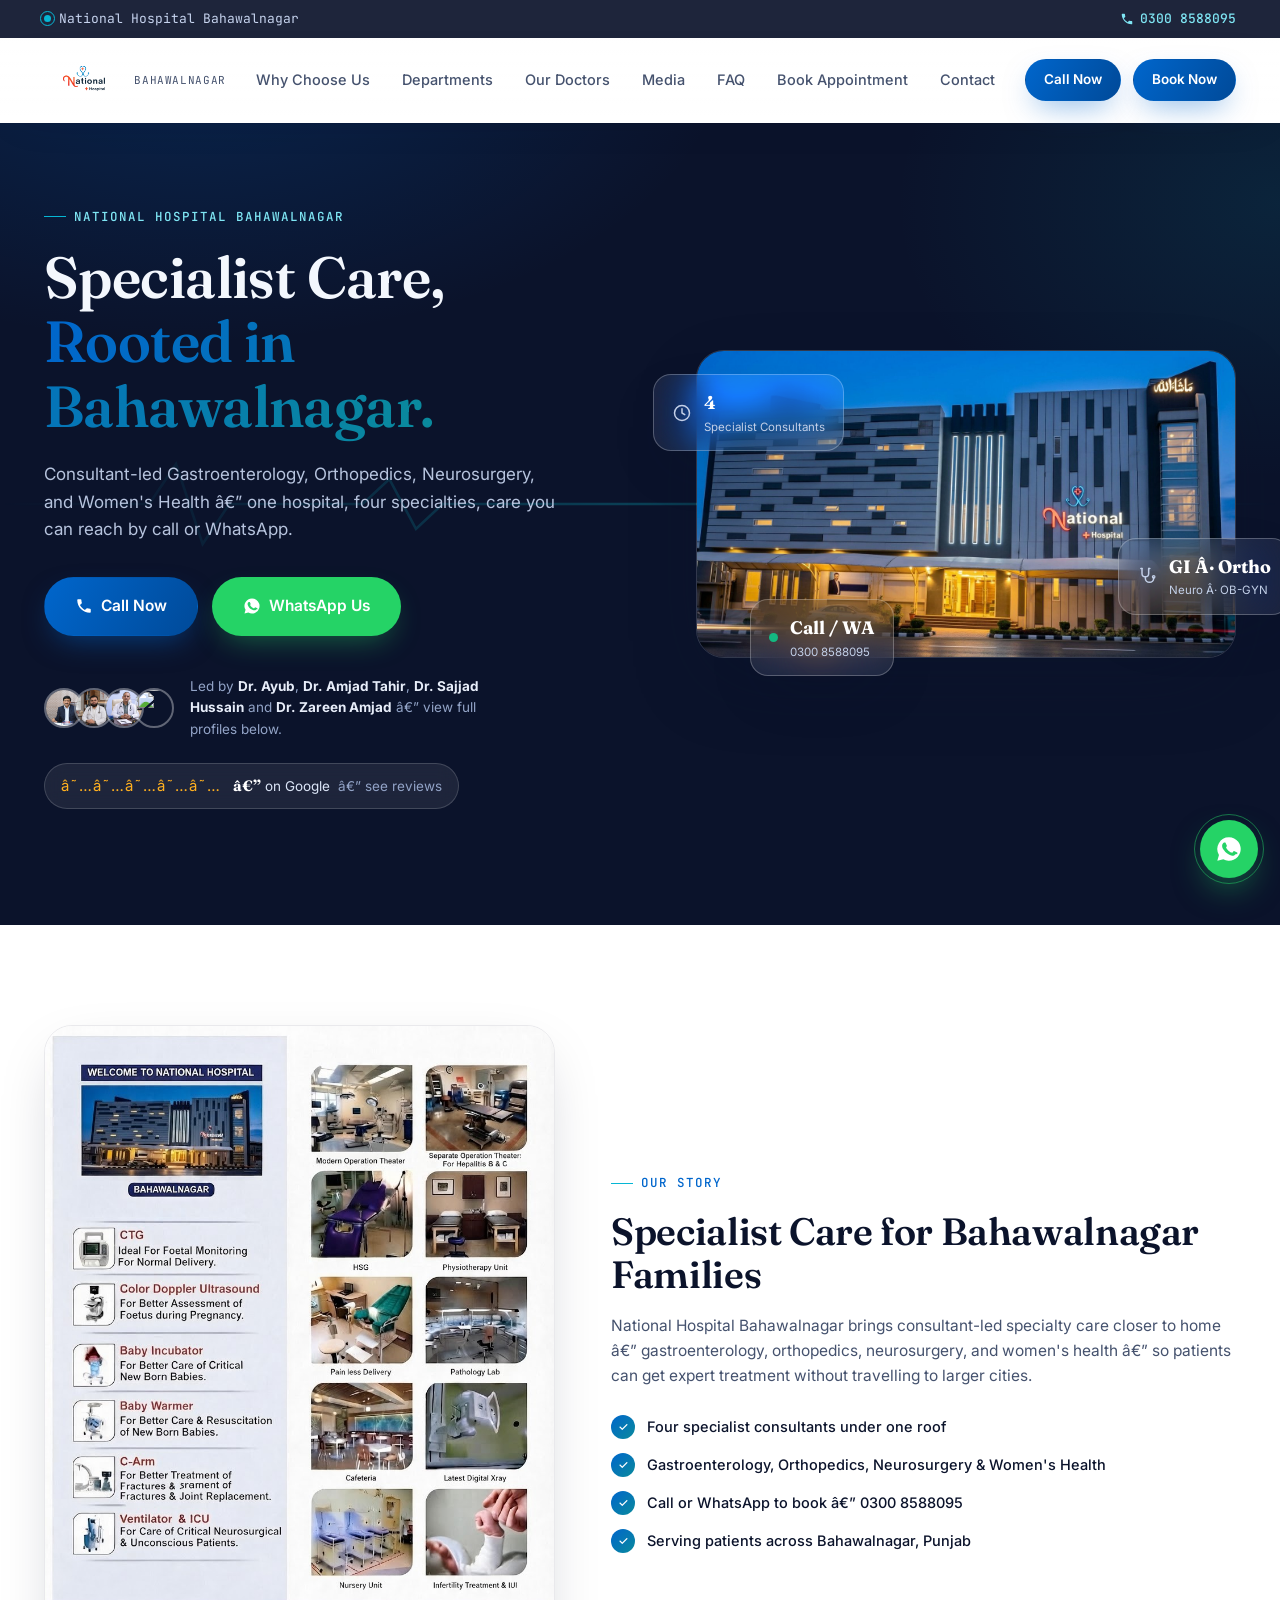
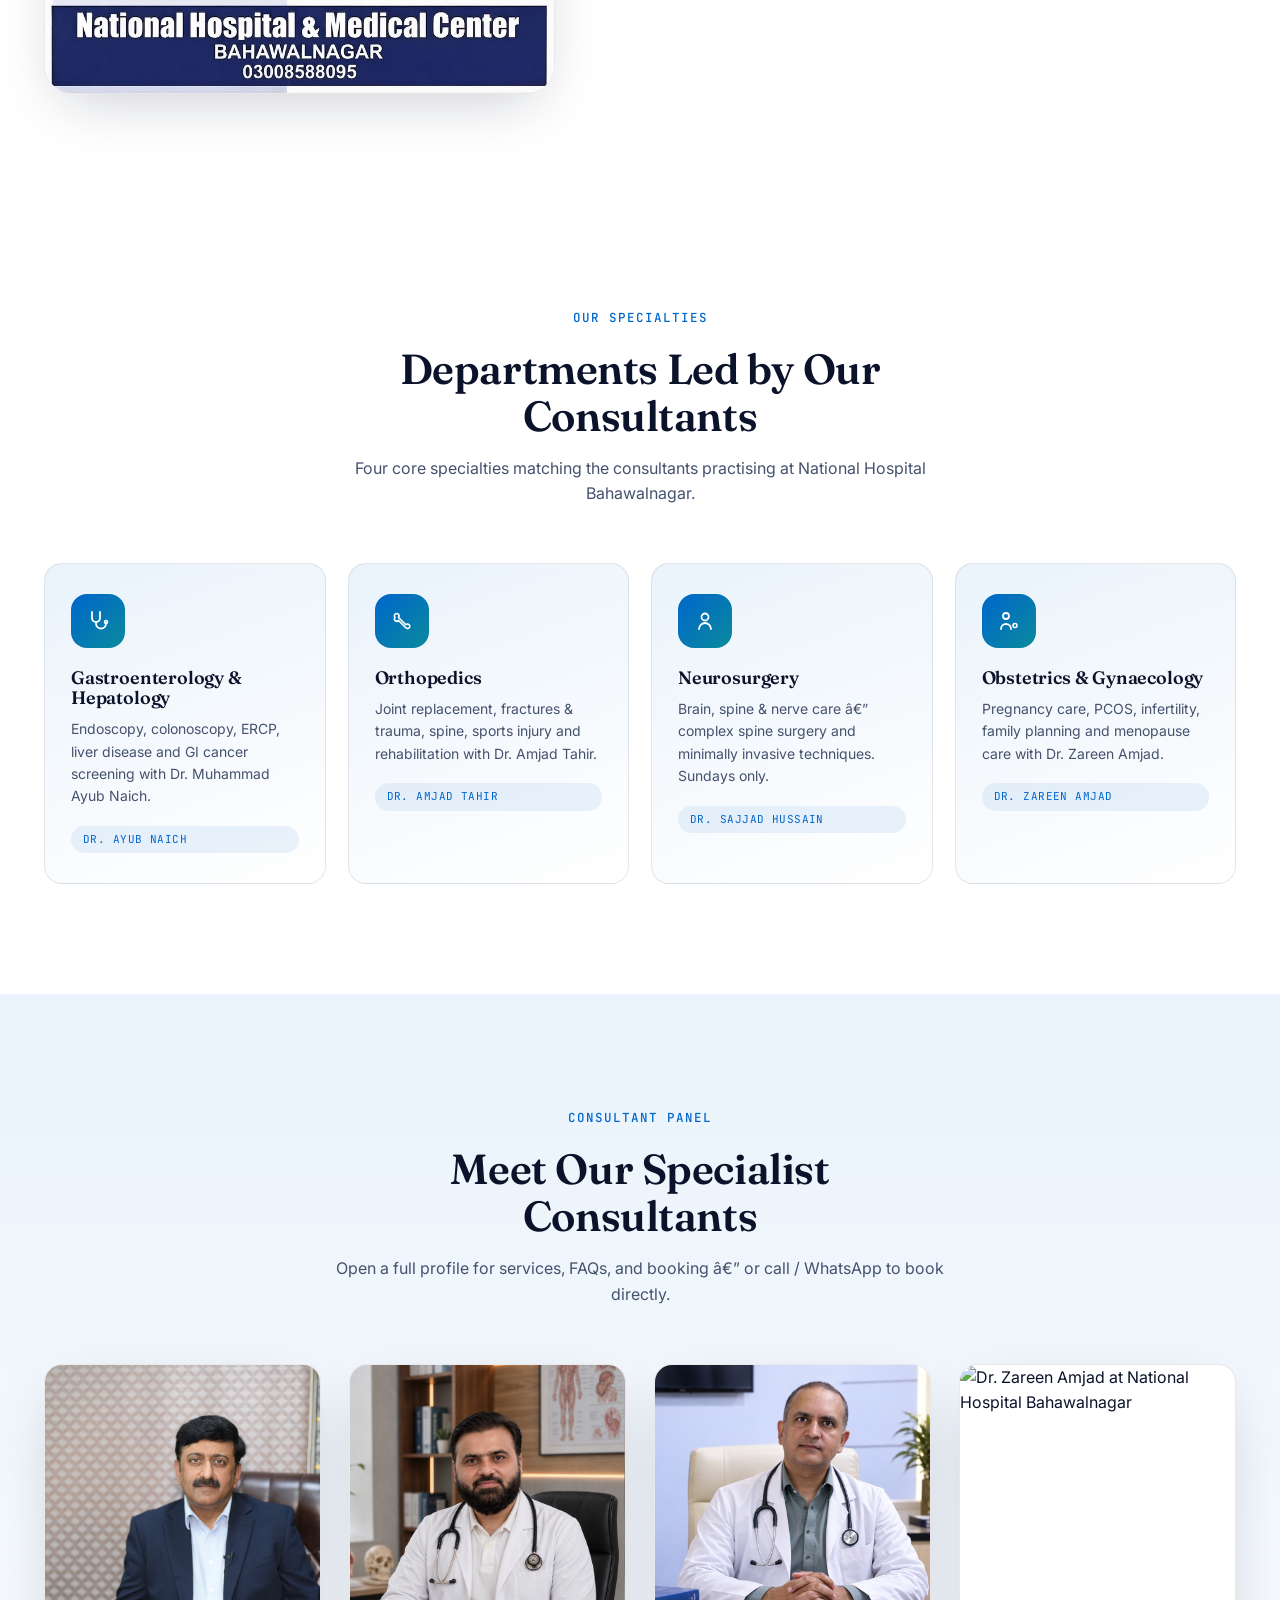
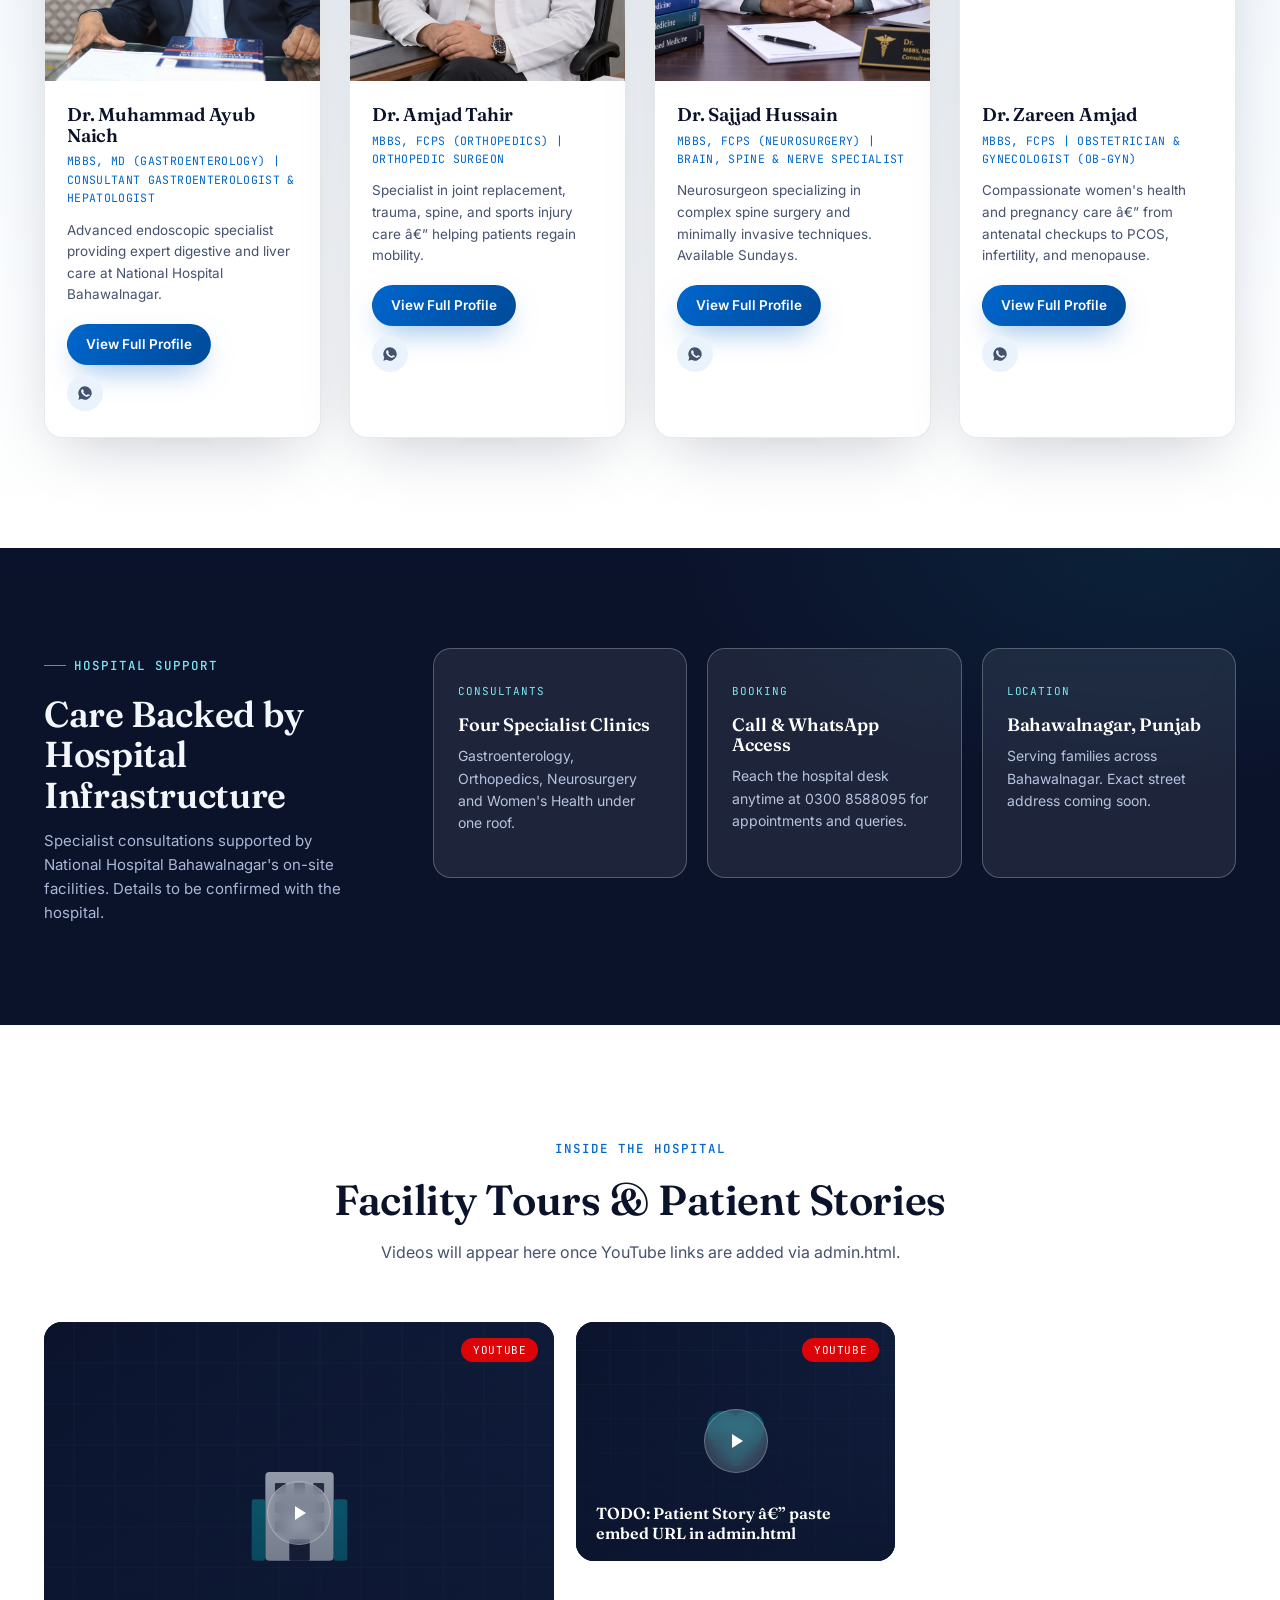
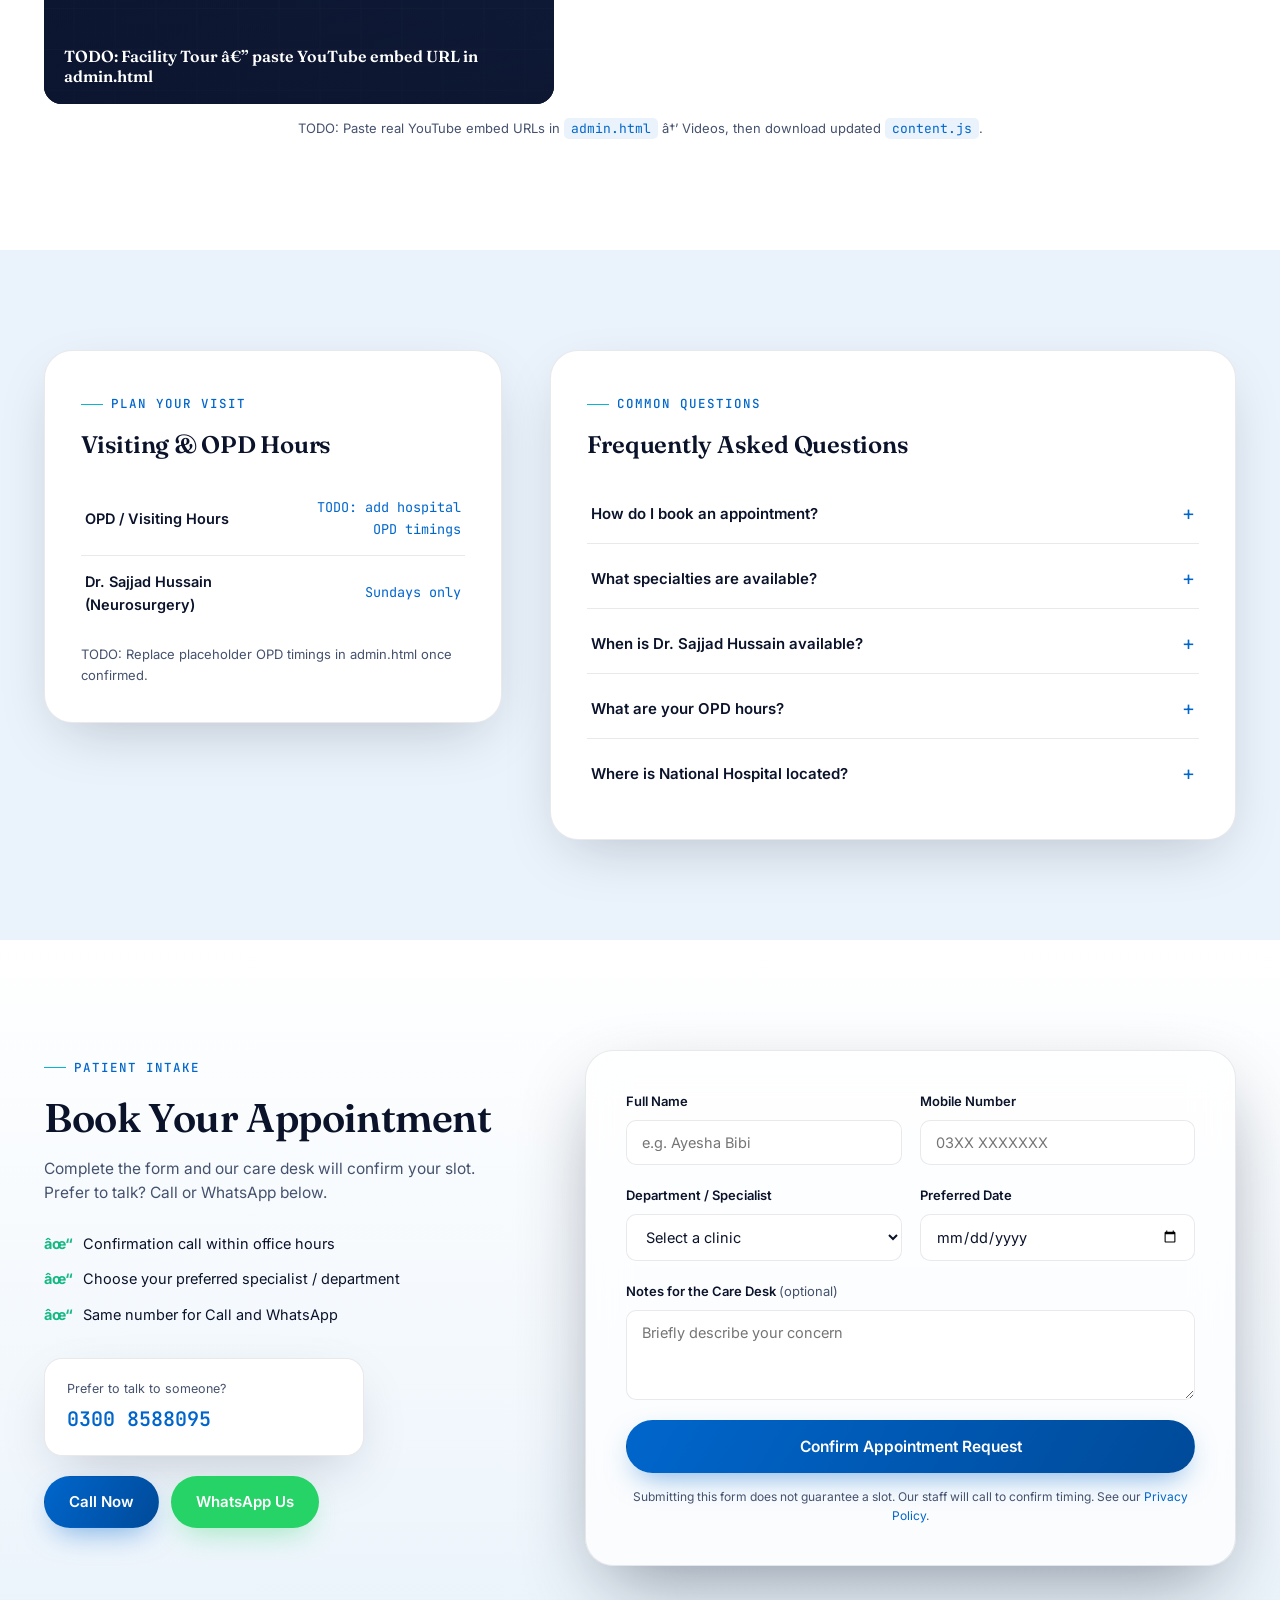
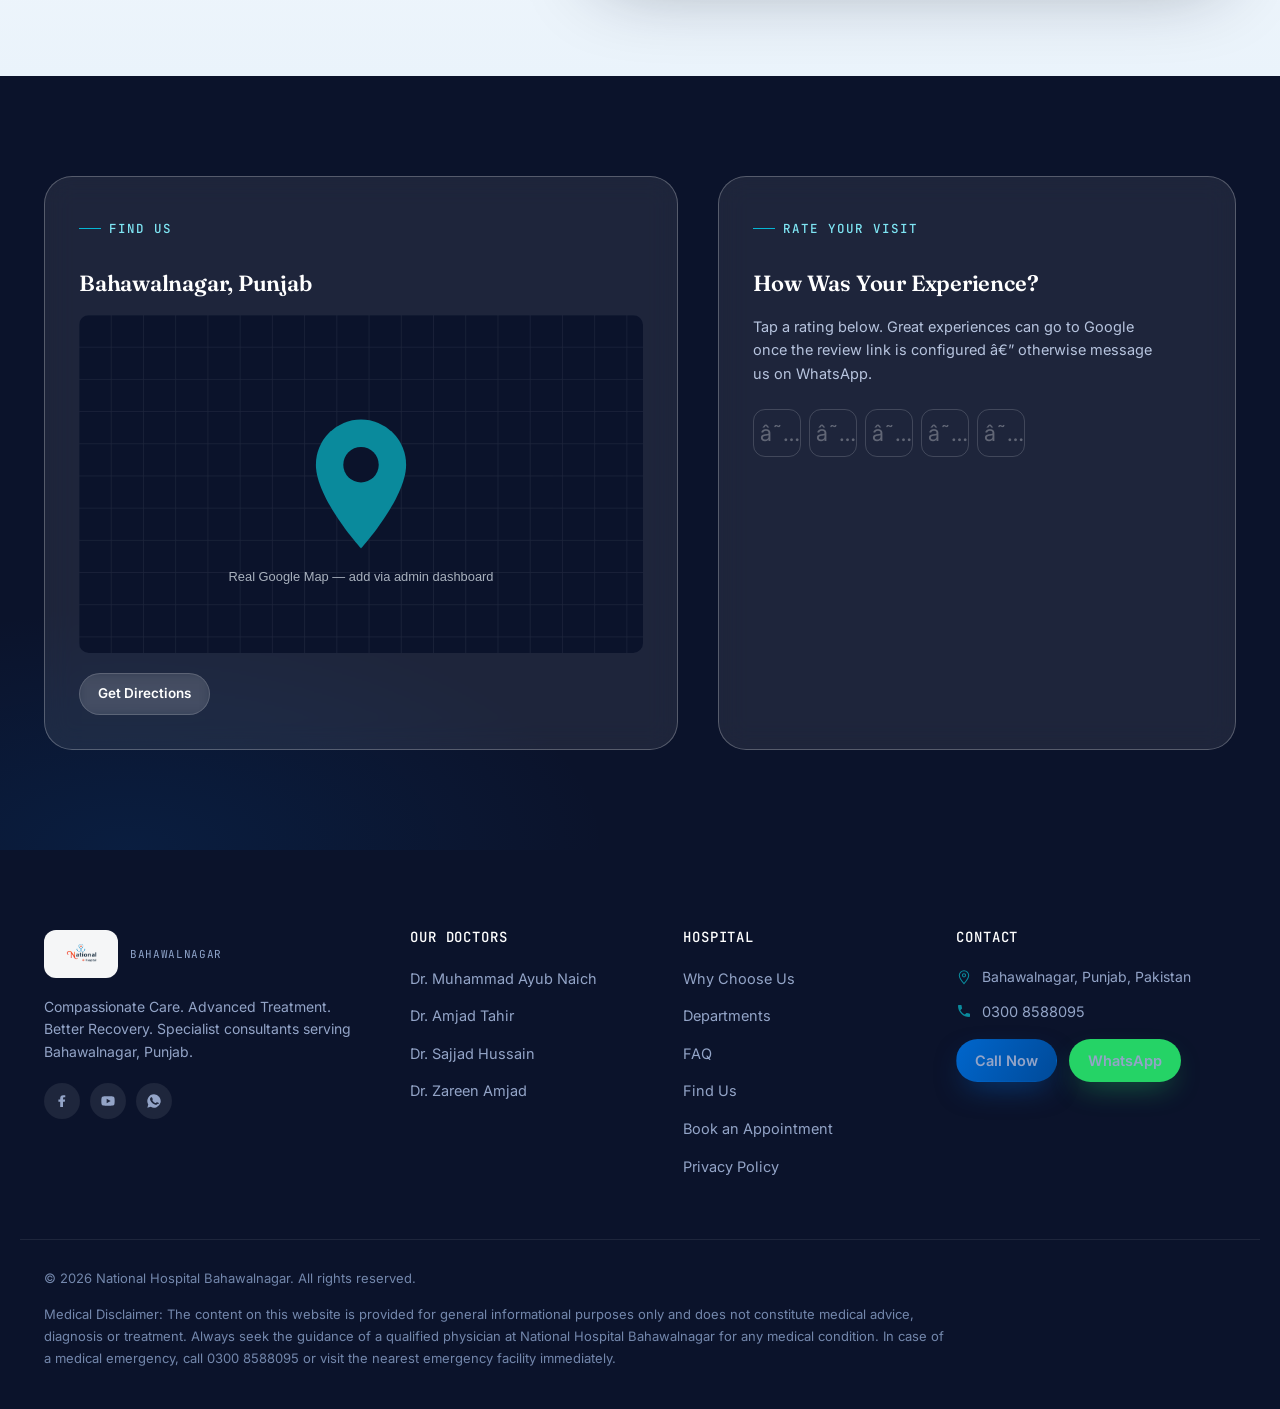
==== index.html @ 7b9b38d2 "Initial National Hospital website" ====
﻿<!DOCTYPE html>
<html lang="en">
<head>
<meta charset="UTF-8">
<meta name="viewport" content="width=device-width, initial-scale=1.0">
<title>National Hospital Bahawalnagar | Specialist Care â€” Gastroenterology, Orthopedics, Neurosurgery &amp; Women's Health</title>
<meta name="description" content="National Hospital Bahawalnagar â€” consultant-led care in Gastroenterology, Orthopedics, Neurosurgery and Obstetrics &amp; Gynaecology. Call or WhatsApp 0300 8588095.">
<meta name="theme-color" content="#0b132b">

<!-- TODO: Replace DOMAIN_PLACEHOLDER with the real National Hospital domain before launch -->
<meta property="og:title" content="National Hospital Bahawalnagar">
<meta property="og:description" content="Specialist consultants in Gastroenterology, Orthopedics, Neurosurgery and Women's Health â€” Bahawalnagar, Punjab.">
<meta property="og:type" content="website">
<meta property="og:image" content="https://DOMAIN_PLACEHOLDER/assets/hospital/poster.jpg">
<meta property="og:image:width" content="1200">
<meta property="og:image:height" content="630">
<meta property="og:url" content="https://DOMAIN_PLACEHOLDER/">
<meta property="og:locale" content="en_PK">
<meta name="twitter:card" content="summary_large_image">
<meta name="twitter:title" content="National Hospital Bahawalnagar">
<meta name="twitter:description" content="Specialist consultants in Gastroenterology, Orthopedics, Neurosurgery and Women's Health â€” Bahawalnagar, Punjab.">
<meta name="twitter:image" content="https://DOMAIN_PLACEHOLDER/assets/hospital/poster.jpg">

<link rel="preconnect" href="https://fonts.googleapis.com">
<link rel="preconnect" href="https://fonts.gstatic.com" crossorigin>
<link href="https://fonts.googleapis.com/css2?family=Fraunces:opsz,wght@9..144,300;9..144,500;9..144,600;9..144,700&family=Inter:wght@400;500;600;700;800&family=JetBrains+Mono:wght@400;500;600&display=swap" rel="stylesheet">

<link rel="icon" id="faviconLink" href="assets/hospital/favicon.png" type="image/png">

<link rel="stylesheet" href="style.css">

<script type="application/ld+json" id="schemaJsonLd">
{
  "@context": "https://schema.org",
  "@type": "Hospital",
  "name": "National Hospital Bahawalnagar",
  "url": "https://DOMAIN_PLACEHOLDER/",
  "image": "https://DOMAIN_PLACEHOLDER/assets/hospital/poster.jpg",
  "telephone": "+92-300-8588095",
  "address": {
    "@type": "PostalAddress",
    "streetAddress": "TODO: Exact street address",
    "addressLocality": "Bahawalnagar",
    "addressRegion": "Punjab",
    "addressCountry": "PK"
  },
  "medicalSpecialty": [
    "Gastroenterologic",
    "Orthopedic",
    "Neurologic",
    "Gynecologic"
  ],
  "availableService": [
    { "@type": "MedicalProcedure", "name": "Gastroenterology & Hepatology Consultation" },
    { "@type": "MedicalProcedure", "name": "Orthopedic Surgery & Trauma Care" },
    { "@type": "MedicalProcedure", "name": "Neurosurgery Consultation" },
    { "@type": "MedicalProcedure", "name": "Obstetrics & Gynaecology" }
  ]
}
</script>
</head>
<body>

<!-- SHARED: HEADER â€” keep in sync across all pages -->
<div class="utility-bar">
  <div class="container utility-bar__inner">
    <div class="utility-bar__item">
      <span class="dot dot--live" aria-hidden="true"></span>
      National Hospital Bahawalnagar
    </div>
    <div class="utility-bar__item utility-bar__item--right">
      <a href="tel:+923008588095" class="utility-bar__phone">
        <svg width="14" height="14" viewBox="0 0 24 24" fill="none" aria-hidden="true"><path d="M6.6 10.8c1.4 2.8 3.8 5.1 6.6 6.6l2.2-2.2c.3-.3.7-.4 1-.2 1.1.4 2.3.6 3.6.6.6 0 1 .4 1 1V20c0 .6-.4 1-1 1C10.6 21 3 13.4 3 4c0-.6.4-1 1-1h3.5c.6 0 1 .4 1 1 0 1.2.2 2.4.6 3.6.1.4 0 .8-.3 1.1L6.6 10.8z" fill="currentColor"/></svg>
        0300 8588095
      </a>
    </div>
  </div>
</div>

<header class="site-header" id="siteHeader">
  <div class="container nav__inner">
    <a href="#top" class="brand brand--logo-only">
      <span class="brand__mark" id="headerLogoMark">
        <img class="brand__logo" src="assets/hospital/logo.png" alt="National Hospital Bahawalnagar" width="168" height="52">
      </span>
      <span class="brand__text">
        <span class="brand__name">National Hospital</span>
        <span class="brand__place">Bahawalnagar</span>
      </span>
    </a>

    <nav class="main-nav" id="mainNav" aria-label="Primary">
      <a href="#our-story" class="main-nav__link">Why Choose Us</a>
      <a href="#departments" class="main-nav__link">Departments</a>
      <a href="#doctors" class="main-nav__link">Our Doctors</a>
      <a href="#media" class="main-nav__link">Media</a>
      <a href="#faq" class="main-nav__link">FAQ</a>
      <a href="#booking" class="main-nav__link">Book Appointment</a>
      <a href="#contact" class="main-nav__link">Contact</a>
    </nav>

    <div class="nav__cta">
      <a href="tel:+923008588095" class="btn btn-call btn--sm">Call Now</a>
      <a href="#booking" class="btn btn--primary btn--sm">Book Now</a>
    </div>

    <button class="hamburger" id="hamburgerBtn" aria-label="Open menu" aria-expanded="false" aria-controls="mobileMenu">
      <span></span><span></span><span></span>
    </button>
  </div>
</header>

<div class="mobile-menu" id="mobileMenu" aria-hidden="true">
  <div class="mobile-menu__head">
    <span class="brand__name" style="color:#fff;">National Hospital</span>
    <button class="mobile-menu__close" id="mobileMenuClose" aria-label="Close menu">&times;</button>
  </div>
  <nav class="mobile-menu__nav" aria-label="Mobile">
    <a href="#our-story" class="mobile-menu__link">Why Choose Us</a>
    <a href="#departments" class="mobile-menu__link">Departments</a>
    <a href="#doctors" class="mobile-menu__link">Our Doctors</a>
    <a href="#media" class="mobile-menu__link">Media</a>
    <a href="#faq" class="mobile-menu__link">FAQ</a>
    <a href="#booking" class="mobile-menu__link">Book Appointment</a>
    <a href="#contact" class="mobile-menu__link">Contact</a>
  </nav>
  <div class="mobile-menu__actions">
    <a href="tel:+923008588095" class="btn btn-call btn--block">Call 0300 8588095</a>
    <a href="https://wa.me/923008588095?text=Hello%2C%20I%20want%20to%20book%20an%20appointment%20at%20National%20Hospital%20Bahawalnagar" class="btn btn-whatsapp btn--block" target="_blank" rel="noopener">WhatsApp Us</a>
  </div>
</div>
<!-- /SHARED: HEADER -->

<main id="top">

  <section class="hero">
    <div class="hero__bg" aria-hidden="true">
      <svg class="hero__vitals" viewBox="0 0 1200 120" preserveAspectRatio="none">
        <path id="vitalsPath" d="M0,60 L140,60 L165,20 L190,100 L215,60 L340,60 L365,35 L390,85 L415,60 L1200,60" fill="none" stroke="url(#vitalsGrad)" stroke-width="2.5"/>
        <defs>
          <linearGradient id="vitalsGrad" x1="0" y1="0" x2="1" y2="0">
            <stop offset="0%" stop-color="#0a8a9c" stop-opacity="0"/>
            <stop offset="50%" stop-color="#0a8a9c" stop-opacity="0.75"/>
            <stop offset="100%" stop-color="#0a8a9c" stop-opacity="0"/>
          </linearGradient>
        </defs>
      </svg>
    </div>

    <div class="container hero__grid">
      <div class="hero__copy">
        <span class="eyebrow">National Hospital Bahawalnagar</span>
        <h1 class="hero__title">
          Specialist Care,<br>
          <span class="text-gradient">Rooted in Bahawalnagar.</span>
        </h1>
        <p class="hero__subtitle">
          Consultant-led Gastroenterology, Orthopedics, Neurosurgery, and Women's Health â€”
          one hospital, four specialties, care you can reach by call or WhatsApp.
        </p>

        <div class="hero__actions">
          <a href="tel:+923008588095" class="btn btn-call btn--lg">
            <svg width="18" height="18" viewBox="0 0 24 24" fill="none" aria-hidden="true"><path d="M6.6 10.8c1.4 2.8 3.8 5.1 6.6 6.6l2.2-2.2c.3-.3.7-.4 1-.2 1.1.4 2.3.6 3.6.6.6 0 1 .4 1 1V20c0 .6-.4 1-1 1C10.6 21 3 13.4 3 4c0-.6.4-1 1-1h3.5c.6 0 1 .4 1 1 0 1.2.2 2.4.6 3.6.1.4 0 .8-.3 1.1L6.6 10.8z" fill="currentColor"/></svg>
            Call Now
          </a>
          <a href="https://wa.me/923008588095?text=Hello%2C%20I%20want%20to%20book%20an%20appointment%20at%20National%20Hospital%20Bahawalnagar" class="btn btn-whatsapp btn--lg" target="_blank" rel="noopener">
            <svg width="18" height="18" viewBox="0 0 24 24" fill="currentColor" aria-hidden="true"><path d="M12 2a10 10 0 0 0-8.6 15.1L2 22l5.1-1.3A10 10 0 1 0 12 2zm5.8 14.3c-.2.7-1.4 1.3-2 1.4-.5.1-1.1.1-1.8-.1-.4-.1-1-.3-1.7-.6-3-1.3-4.9-4.3-5-4.5-.1-.2-1.2-1.6-1.2-3.1s.8-2.2 1.1-2.5c.3-.3.6-.4.8-.4h.6c.2 0 .4 0 .6.5l.9 2.1c.1.2.1.4 0 .6l-.4.6c-.1.2-.3.4-.1.7.2.4.9 1.5 1.9 2.4 1.3 1.2 2.4 1.5 2.8 1.7.3.1.5.1.7-.1l.9-1c.2-.3.5-.2.8-.1l1.9.9c.2.1.4.2.5.3.1.2.1.9-.1 1.5z"/></svg>
            WhatsApp Us
          </a>
        </div>

        <div class="hero__trustline">
          <a href="#doctors" class="hero__avatars" id="heroAvatars" aria-label="Meet our doctors">
            <img src="assets/doctors/dr-ayub/profile.jpg" alt="Dr. Muhammad Ayub Naich">
            <img src="assets/doctors/dr-amjad-tahir/profile.png?v=10" alt="Dr. Amjad Tahir">
            <img src="assets/doctors/dr-sajjad/profile.png" alt="Dr. Sajjad Hussain">
            <img src="assets/doctors/dr-zareen-amjad/profile.png" alt="Dr. Zareen Amjad">
          </a>
          <p>Led by <strong>Dr. Ayub</strong>, <strong>Dr. Amjad Tahir</strong>, <strong>Dr. Sajjad Hussain</strong> and <strong>Dr. Zareen Amjad</strong> â€” view full profiles below.</p>
        </div>

        <!-- TODO: Google rating â€” fill via admin.html when real rating/count/URL are available -->
        <a href="#" class="rating-badge" id="ratingBadge" target="_blank" rel="noopener" hidden>
          <span class="rating-badge__stars" id="ratingBadgeStars" aria-hidden="true">â˜…â˜…â˜…â˜…â˜…</span>
          <span class="rating-badge__text">
            <strong id="ratingBadgeValue">â€”</strong> on Google
            <span id="ratingBadgeCount">â€” see reviews</span>
          </span>
        </a>
      </div>

      <div class="hero__visual">
        <div class="hero__frame">
          <img id="heroBuildingImage" src="assets/hospital/hero-building.jpg" alt="National Hospital Bahawalnagar building" class="hero__image">

          <div class="floating-card floating-card--1">
            <span class="floating-card__icon"><svg width="20" height="20" viewBox="0 0 24 24" fill="none"><circle cx="12" cy="12" r="9" stroke="currentColor" stroke-width="1.8"/><path d="M12 7v5l3.3 2" stroke="currentColor" stroke-width="1.8" stroke-linecap="round" stroke-linejoin="round"/></svg></span>
            <div>
              <strong>4</strong>
              <span>Specialist Consultants</span>
            </div>
          </div>

          <div class="floating-card floating-card--2">
            <span class="floating-card__icon"><svg width="20" height="20" viewBox="0 0 24 24" fill="none"><path d="M6 3v6a4 4 0 0 0 8 0V3" stroke="currentColor" stroke-width="1.8" stroke-linecap="round" stroke-linejoin="round"/><path d="M6 3H4.6M14 3h1.4" stroke="currentColor" stroke-width="1.8" stroke-linecap="round"/><path d="M10 13v1.6a5 5 0 0 0 10 0V13.6" stroke="currentColor" stroke-width="1.8" stroke-linecap="round" stroke-linejoin="round"/><circle cx="20" cy="13" r="1.5" stroke="currentColor" stroke-width="1.5"/></svg></span>
            <div>
              <strong>GI Â· Ortho</strong>
              <span>Neuro Â· OB-GYN</span>
            </div>
          </div>

          <div class="floating-card floating-card--3">
            <span class="floating-card__icon pulse-dot" aria-hidden="true"></span>
            <div>
              <strong>Call / WA</strong>
              <span>0300 8588095</span>
            </div>
          </div>
        </div>
      </div>
    </div>
  </section>

  <section class="our-story" id="our-story">
    <div class="container our-story__grid">
      <div class="our-story__visual">
        <img id="ourStoryImage" src="assets/hospital/poster.jpg" alt="National Hospital Bahawalnagar">
      </div>
      <div class="our-story__copy">
        <span class="eyebrow eyebrow--dark" id="storyEyebrow">Our Story</span>
        <h2 id="storyTitle">Specialist Care for Bahawalnagar Families</h2>
        <p id="storyParagraph">National Hospital Bahawalnagar brings consultant-led specialty care closer to home â€” gastroenterology, orthopedics, neurosurgery, and women's health â€” so patients can get expert treatment without travelling to larger cities.</p>
        <ul class="our-story__points" id="storyPoints"></ul>
      </div>
    </div>
  </section>

  <section class="departments" id="departments">
    <div class="container">
      <div class="section-head">
        <span class="eyebrow eyebrow--dark">Our Specialties</span>
        <h2>Departments Led by Our Consultants</h2>
        <p>Four core specialties matching the consultants practising at National Hospital Bahawalnagar.</p>
      </div>

      <div class="dept-grid dept-grid--four">

        <a href="doctors/dr-ayub.html" class="dept-card" tabindex="0">
          <div class="dept-card__icon-wrap"><span class="dept-card__icon"><svg width="24" height="24" viewBox="0 0 24 24" fill="none"><path d="M6 3v6a4 4 0 0 0 8 0V3" stroke="#fff" stroke-width="1.8" stroke-linecap="round"/><path d="M10 13v1.6a5 5 0 0 0 10 0V13.6" stroke="#fff" stroke-width="1.8" stroke-linecap="round"/><circle cx="20" cy="13" r="1.5" stroke="#fff" stroke-width="1.5"/></svg></span></div>
          <h3>Gastroenterology &amp; Hepatology</h3>
          <p>Endoscopy, colonoscopy, ERCP, liver disease and GI cancer screening with Dr. Muhammad Ayub Naich.</p>
          <span class="dept-card__tag">Dr. Ayub Naich</span>
        </a>

        <a href="doctors/dr-amjad-tahir.html" class="dept-card" tabindex="0">
          <div class="dept-card__icon-wrap"><span class="dept-card__icon"><svg width="24" height="24" viewBox="0 0 24 24" fill="none"><path d="M5 8.3a2.3 2.3 0 1 1 3.4-3.1 2.3 2.3 0 0 1 0 3.1l7.4 7.4a2.3 2.3 0 1 1 3.4 3.1 2.3 2.3 0 0 1-3.4 0L8.4 11.4a2.3 2.3 0 0 1-3.4-3.1z" stroke="#fff" stroke-width="1.6" stroke-linejoin="round"/></svg></span></div>
          <h3>Orthopedics</h3>
          <p>Joint replacement, fractures &amp; trauma, spine, sports injury and rehabilitation with Dr. Amjad Tahir.</p>
          <span class="dept-card__tag">Dr. Amjad Tahir</span>
        </a>

        <a href="doctors/dr-sajjad.html" class="dept-card" tabindex="0">
          <div class="dept-card__icon-wrap"><span class="dept-card__icon"><svg width="24" height="24" viewBox="0 0 24 24" fill="none"><circle cx="12" cy="8" r="3.5" stroke="#fff" stroke-width="1.8"/><path d="M6 20c0-3.3 2.7-6 6-6s6 2.7 6 6" stroke="#fff" stroke-width="1.8" stroke-linecap="round"/></svg></span></div>
          <h3>Neurosurgery</h3>
          <p>Brain, spine &amp; nerve care â€” complex spine surgery and minimally invasive techniques. Sundays only.</p>
          <span class="dept-card__tag">Dr. Sajjad Hussain</span>
        </a>

        <a href="doctors/dr-zareen-amjad.html" class="dept-card" tabindex="0">
          <div class="dept-card__icon-wrap"><span class="dept-card__icon"><svg width="24" height="24" viewBox="0 0 24 24" fill="none"><circle cx="9" cy="7" r="3" stroke="#fff" stroke-width="1.8"/><path d="M4 20c0-3 2.2-5 5-5s5 2 5 5" stroke="#fff" stroke-width="1.8" stroke-linecap="round"/><circle cx="18" cy="16.5" r="2" stroke="#fff" stroke-width="1.6"/></svg></span></div>
          <h3>Obstetrics &amp; Gynaecology</h3>
          <p>Pregnancy care, PCOS, infertility, family planning and menopause care with Dr. Zareen Amjad.</p>
          <span class="dept-card__tag">Dr. Zareen Amjad</span>
        </a>

      </div>
      <!-- TODO: Add departments beyond these 4 specialties if the hospital offers more -->
    </div>
  </section>

  <section class="doctors" id="doctors">
    <div class="container">
      <div class="section-head">
        <span class="eyebrow eyebrow--dark">Consultant Panel</span>
        <h2>Meet Our Specialist Consultants</h2>
        <p>Open a full profile for services, FAQs, and booking â€” or call / WhatsApp to book directly.</p>
      </div>
      <div class="doctor-grid doctor-grid--four" id="doctorGrid"></div>
    </div>
  </section>

  <!-- TODO: Confirm Emergency / Lab / Pharmacy facilities with hospital before launch copy finalization -->
  <section class="facility-strip" id="facilities">
    <div class="container facility-strip__inner">
      <div class="facility-strip__lead">
        <span class="eyebrow eyebrow--light">Hospital Support</span>
        <h2>Care Backed by Hospital Infrastructure</h2>
        <p>Specialist consultations supported by National Hospital Bahawalnagar's on-site facilities. Details to be confirmed with the hospital.</p>
      </div>
      <div class="facility-grid">
        <div class="facility-card">
          <span class="facility-card__index">Consultants</span>
          <h3>Four Specialist Clinics</h3>
          <p>Gastroenterology, Orthopedics, Neurosurgery and Women's Health under one roof.</p>
        </div>
        <div class="facility-card">
          <span class="facility-card__index">Booking</span>
          <h3>Call &amp; WhatsApp Access</h3>
          <p>Reach the hospital desk anytime at 0300 8588095 for appointments and queries.</p>
        </div>
        <div class="facility-card">
          <span class="facility-card__index">Location</span>
          <h3>Bahawalnagar, Punjab</h3>
          <p>Serving families across Bahawalnagar. Exact street address coming soon.</p>
        </div>
      </div>
    </div>
  </section>

  <section class="media" id="media">
    <div class="container">
      <div class="section-head">
        <span class="eyebrow eyebrow--dark">Inside The Hospital</span>
        <h2>Facility Tours &amp; Patient Stories</h2>
        <p>Videos will appear here once YouTube links are added via admin.html.</p>
      </div>
      <div class="video-grid" id="videoGrid"></div>
      <p class="video-note">TODO: Paste real YouTube embed URLs in <code>admin.html</code> â†’ Videos, then download updated <code>content.js</code>.</p>
    </div>
  </section>

  <div class="video-modal" id="videoModal" aria-hidden="true">
    <div class="video-modal__backdrop" data-modal-close></div>
    <div class="video-modal__box">
      <button type="button" class="video-modal__close" id="videoModalClose" aria-label="Close video">&times;</button>
      <div class="video-modal__frame" id="videoModalFrame"></div>
    </div>
  </div>

  <section class="info-strip" id="faq">
    <div class="container info-strip__grid">
      <div class="hours-card">
        <span class="eyebrow eyebrow--dark">Plan Your Visit</span>
        <h2>Visiting &amp; OPD Hours</h2>
        <table class="hours-table" id="hoursTable"></table>
        <p class="hours-note">TODO: Replace placeholder OPD timings in admin.html once confirmed.</p>
      </div>
      <div class="faq-card">
        <span class="eyebrow eyebrow--dark">Common Questions</span>
        <h2>Frequently Asked Questions</h2>
        <div class="faq-list" id="faqList"></div>
      </div>
    </div>
  </section>

  <section class="booking" id="booking">
    <div class="container booking__grid">
      <div class="booking__intro">
        <span class="eyebrow eyebrow--dark">Patient Intake</span>
        <h2>Book Your Appointment</h2>
        <p>Complete the form and our care desk will confirm your slot. Prefer to talk? Call or WhatsApp below.</p>

        <ul class="booking__points">
          <li><span>âœ“</span> Confirmation call within office hours</li>
          <li><span>âœ“</span> Choose your preferred specialist / department</li>
          <li><span>âœ“</span> Same number for Call and WhatsApp</li>
        </ul>

        <div class="booking__helpline">
          <span>Prefer to talk to someone?</span>
          <a href="tel:+923008588095">0300 8588095</a>
        </div>

        <div class="cta-actions">
          <a href="tel:+923008588095" class="btn btn-call">Call Now</a>
          <a href="https://wa.me/923008588095?text=Hello%2C%20I%20want%20to%20book%20an%20appointment%20at%20National%20Hospital%20Bahawalnagar" class="btn btn-whatsapp" target="_blank" rel="noopener">WhatsApp Us</a>
        </div>
      </div>

      <div class="booking__card">
        <form id="appointmentForm" class="booking-form" novalidate>
          <div class="form-row">
            <div class="field">
              <label for="fullName">Full Name</label>
              <input type="text" id="fullName" name="fullName" placeholder="e.g. Ayesha Bibi" required minlength="3">
              <span class="field__error" data-error-for="fullName">Please enter your full name (min. 3 characters).</span>
            </div>
            <div class="field">
              <label for="patientPhone">Mobile Number</label>
              <input type="tel" id="patientPhone" name="patientPhone" placeholder="03XX XXXXXXX" required pattern="^0?3[0-9]{2}[- ]?[0-9]{7}$">
              <span class="field__error" data-error-for="patientPhone">Enter a valid Pakistani mobile number.</span>
            </div>
          </div>

          <div class="form-row">
            <div class="field">
              <label for="department">Department / Specialist</label>
              <select id="department" name="department" required>
                <option value="" disabled selected>Select a clinic</option>
                <option value="Gastroenterology &amp; Hepatology â€” Dr. Ayub">Gastroenterology &amp; Hepatology â€” Dr. Ayub</option>
                <option value="Orthopedics â€” Dr. Amjad Tahir">Orthopedics â€” Dr. Amjad Tahir</option>
                <option value="Neurosurgery â€” Dr. Sajjad Hussain (Sunday)">Neurosurgery â€” Dr. Sajjad Hussain (Sunday)</option>
                <option value="Obstetrics &amp; Gynaecology â€” Dr. Zareen Amjad">Obstetrics &amp; Gynaecology â€” Dr. Zareen Amjad</option>
              </select>
              <span class="field__error" data-error-for="department">Please select a department.</span>
            </div>
            <div class="field">
              <label for="appointmentDate">Preferred Date</label>
              <input type="date" id="appointmentDate" name="appointmentDate" required>
              <span class="field__error" data-error-for="appointmentDate">Please choose a valid upcoming date.</span>
            </div>
          </div>

          <div class="field">
            <label for="notes">Notes for the Care Desk <span class="optional">(optional)</span></label>
            <textarea id="notes" name="notes" rows="3" placeholder="Briefly describe your concern"></textarea>
          </div>

          <button type="submit" class="btn btn--primary btn--block btn--lg">
            <span class="btn__label">Confirm Appointment Request</span>
          </button>
          <p class="form-disclaimer">Submitting this form does not guarantee a slot. Our staff will call to confirm timing. See our <a href="privacy-policy.html" style="color:var(--blue);">Privacy Policy</a>.</p>
        </form>

        <div class="booking-success" id="bookingSuccess" hidden>
          <div class="booking-success__icon">âœ“</div>
          <h3>Request Received</h3>
          <p id="bookingSuccessText">Thank you. Our patient care desk will call you shortly to confirm your appointment.</p>
          <button class="btn btn--outline btn--sm" id="bookAnotherBtn">Book Another Appointment</button>
        </div>
      </div>
    </div>
  </section>

</main>

<section class="find-us" id="find-us">
  <div class="container find-us__grid">
    <div class="map-card">
      <span class="eyebrow eyebrow--light">Find Us</span>
      <h2>Bahawalnagar, Punjab</h2>
      <div class="map-card__embed" id="mapEmbed">
        <!-- TODO: Paste real Google Maps iframe via admin.html â†’ Google Map Embed -->
        <img src="assets/map-placeholder.svg" alt="Map placeholder â€” paste Google Maps embed via admin.html" class="map-card__placeholder">
      </div>
      <a href="https://www.google.com/maps/dir/?api=1&destination=Bahawalnagar%2C%20Punjab%2C%20Pakistan" id="mapDirectionsBtn" class="btn btn--outline-light btn--sm" target="_blank" rel="noopener">Get Directions</a>
    </div>

    <div class="review-card">
      <span class="eyebrow eyebrow--light">Rate Your Visit</span>
      <h2>How Was Your Experience?</h2>
      <p>Tap a rating below. Great experiences can go to Google once the review link is configured â€” otherwise message us on WhatsApp.</p>
      <div class="review-stars" id="reviewStars" role="group" aria-label="Rate your visit from 1 to 5 stars">
        <button type="button" class="review-star" data-star="1" aria-label="1 star">â˜…</button>
        <button type="button" class="review-star" data-star="2" aria-label="2 stars">â˜…</button>
        <button type="button" class="review-star" data-star="3" aria-label="3 stars">â˜…</button>
        <button type="button" class="review-star" data-star="4" aria-label="4 stars">â˜…</button>
        <button type="button" class="review-star" data-star="5" aria-label="5 stars">â˜…</button>
      </div>
      <div class="review-feedback" id="reviewFeedback" hidden>
        <p id="reviewFeedbackText"></p>
        <a href="#" id="reviewFeedbackAction" class="btn btn--outline-light btn--sm" target="_blank" rel="noopener">Continue</a>
      </div>
    </div>
  </div>
</section>

<!-- SHARED: FLOATING WHATSAPP â€” keep in sync across all pages -->
<a href="https://wa.me/923008588095?text=Hello%2C%20I%20want%20to%20book%20an%20appointment%20at%20National%20Hospital%20Bahawalnagar" class="whatsapp-float" id="whatsappFloat" target="_blank" rel="noopener" aria-label="Chat with us on WhatsApp">
  <svg width="28" height="28" viewBox="0 0 24 24" fill="currentColor"><path d="M12 2a10 10 0 0 0-8.6 15.1L2 22l5.1-1.3A10 10 0 1 0 12 2zm5.8 14.3c-.2.7-1.4 1.3-2 1.4-.5.1-1.1.1-1.8-.1-.4-.1-1-.3-1.7-.6-3-1.3-4.9-4.3-5-4.5-.1-.2-1.2-1.6-1.2-3.1s.8-2.2 1.1-2.5c.3-.3.6-.4.8-.4h.6c.2 0 .4 0 .6.5l.9 2.1c.1.2.1.4 0 .6l-.4.6c-.1.2-.3.4-.1.7.2.4.9 1.5 1.9 2.4 1.3 1.2 2.4 1.5 2.8 1.7.3.1.5.1.7-.1l.9-1c.2-.3.5-.2.8-.1l1.9.9c.2.1.4.2.5.3.1.2.1.9-.1 1.5z"/></svg>
</a>

<!-- SHARED: FOOTER â€” keep in sync across all pages -->
<footer class="site-footer" id="contact">
  <div class="container footer__grid">
    <div class="footer__col footer__col--brand">
      <a href="#top" class="brand brand--footer brand--logo-only">
        <span class="brand__mark" id="footerLogoMark">
          <img class="brand__logo" src="assets/hospital/logo.png" alt="National Hospital Bahawalnagar" width="140" height="36">
        </span>
        <span class="brand__text">
          <span class="brand__name" style="color:#fff;">National Hospital</span>
          <span class="brand__place" style="color:#8ea3c9;">Bahawalnagar</span>
        </span>
      </a>
      <p class="footer__about">Compassionate Care. Advanced Treatment. Better Recovery. Specialist consultants serving Bahawalnagar, Punjab.</p>
      <div class="footer__social">
        <a href="#" class="social-icon social-icon--fb social-icon--footer" aria-label="National Hospital on Facebook" data-replace="facebook-url" hidden>
          <svg width="16" height="16" viewBox="0 0 24 24" fill="currentColor"><path d="M13.5 21v-8h2.7l.4-3.2h-3V7.9c0-.9.3-1.6 1.6-1.6h1.7V3.4C15.9 3.3 14.9 3.2 13.7 3.2c-2.6 0-4.4 1.6-4.4 4.5v2.1H6.6v3.2h2.7V21h4.2z"/></svg>
        </a>
        <a href="#" class="social-icon social-icon--yt social-icon--footer" aria-label="National Hospital on YouTube" data-replace="youtube-url" hidden>
          <svg width="16" height="16" viewBox="0 0 24 24" fill="currentColor"><path d="M21.6 7.2c-.2-1-1-1.7-1.9-1.9C18 5 12 5 12 5s-6 0-7.7.3c-1 .2-1.7 1-1.9 1.9C2 9 2 12 2 12s0 3 .4 4.8c.2 1 1 1.7 1.9 1.9C6 19 12 19 12 19s6 0 7.7-.3c1-.2 1.7-1 1.9-1.9.4-1.8.4-4.8.4-4.8s0-3-.4-4.8zM10 15.5v-7l6 3.5-6 3.5z"/></svg>
        </a>
        <a href="https://wa.me/923008588095?text=Hello%2C%20I%20want%20to%20book%20an%20appointment%20at%20National%20Hospital%20Bahawalnagar" class="social-icon social-icon--wa social-icon--footer" aria-label="WhatsApp" target="_blank" rel="noopener">
          <svg width="16" height="16" viewBox="0 0 24 24" fill="currentColor"><path d="M12 2a10 10 0 0 0-8.6 15.1L2 22l5.1-1.3A10 10 0 1 0 12 2zm5.8 14.3c-.2.7-1.4 1.3-2 1.4-.5.1-1.1.1-1.8-.1-.4-.1-1-.3-1.7-.6-3-1.3-4.9-4.3-5-4.5-.1-.2-1.2-1.6-1.2-3.1s.8-2.2 1.1-2.5c.3-.3.6-.4.8-.4h.6c.2 0 .4 0 .6.5l.9 2.1c.1.2.1.4 0 .6l-.4.6c-.1.2-.3.4-.1.7.2.4.9 1.5 1.9 2.4 1.3 1.2 2.4 1.5 2.8 1.7.3.1.5.1.7-.1l.9-1c.2-.3.5-.2.8-.1l1.9.9c.2.1.4.2.5.3.1.2.1.9-.1 1.5z"/></svg>
        </a>
      </div>
    </div>

    <div class="footer__col">
      <h4>Our Doctors</h4>
      <ul>
        <li><a href="doctors/dr-ayub.html">Dr. Muhammad Ayub Naich</a></li>
        <li><a href="doctors/dr-amjad-tahir.html">Dr. Amjad Tahir</a></li>
        <li><a href="doctors/dr-sajjad.html">Dr. Sajjad Hussain</a></li>
        <li><a href="doctors/dr-zareen-amjad.html">Dr. Zareen Amjad</a></li>
      </ul>
    </div>

    <div class="footer__col">
      <h4>Hospital</h4>
      <ul>
        <li><a href="#our-story">Why Choose Us</a></li>
        <li><a href="#departments">Departments</a></li>
        <li><a href="#faq">FAQ</a></li>
        <li><a href="#find-us">Find Us</a></li>
        <li><a href="#booking">Book an Appointment</a></li>
        <li><a href="privacy-policy.html">Privacy Policy</a></li>
      </ul>
    </div>

    <div class="footer__col">
      <h4>Contact</h4>
      <ul class="footer__contact">
        <li>
          <svg width="16" height="16" viewBox="0 0 24 24" fill="none" aria-hidden="true"><path d="M12 22s7-7.4 7-12.5A7 7 0 0 0 5 9.5C5 14.6 12 22 12 22z" stroke="#0a8a9c" stroke-width="1.6"/><circle cx="12" cy="9.5" r="2.4" stroke="#0a8a9c" stroke-width="1.6"/></svg>
          Bahawalnagar, Punjab, Pakistan
          <!-- TODO: Exact street address -->
        </li>
        <li>
          <svg width="16" height="16" viewBox="0 0 24 24" fill="none" aria-hidden="true"><path d="M6.6 10.8c1.4 2.8 3.8 5.1 6.6 6.6l2.2-2.2c.3-.3.7-.4 1-.2 1.1.4 2.3.6 3.6.6.6 0 1 .4 1 1V20c0 .6-.4 1-1 1C10.6 21 3 13.4 3 4c0-.6.4-1 1-1h3.5c.6 0 1 .4 1 1 0 1.2.2 2.4.6 3.6.1.4 0 .8-.3 1.1L6.6 10.8z" fill="#0a8a9c"/></svg>
          <a href="tel:+923008588095">0300 8588095</a>
        </li>
      </ul>
      <div class="cta-actions cta-actions--footer">
        <a href="tel:+923008588095" class="btn btn-call btn--sm">Call Now</a>
        <a href="https://wa.me/923008588095?text=Hello%2C%20I%20want%20to%20book%20an%20appointment%20at%20National%20Hospital%20Bahawalnagar" class="btn btn-whatsapp btn--sm" target="_blank" rel="noopener">WhatsApp</a>
      </div>
    </div>
  </div>

  <div class="container footer__bottom">
    <p>&copy; <span id="currentYear"></span> National Hospital Bahawalnagar. All rights reserved.</p>
    <p class="footer__disclaimer">
      Medical Disclaimer: The content on this website is provided for general informational purposes only and does not constitute medical advice, diagnosis or treatment. Always seek the guidance of a qualified physician at National Hospital Bahawalnagar for any medical condition. In case of a medical emergency, call 0300 8588095 or visit the nearest emergency facility immediately.
    </p>
  </div>
</footer>
<!-- /SHARED: FOOTER -->

<script src="content.js"></script>
<script src="script.js"></script>
</body>
</html>
---- style.css ----
/* ==========================================================================
   NATIONAL HOSPITAL BAHAWALNAGAR — LUXURY CLINICAL DESIGN SYSTEM
   ========================================================================== */

:root {
  /* Color System */
  --navy: #0b132b;
  --navy-soft: #121b3d;
  --navy-glass: rgba(11, 19, 43, 0.66);
  --blue: #0066cc;
  --blue-deep: #004a99;
  --teal: #06b6d4;
  --teal-clinical: #0a8a9c;
  --teal-soft: #7fe6f4;
  --ice-1: #eaf3fb;
  --ice-2: #ffffff;
  --ink: #0b132b;
  --ink-soft: #45526e;
  --line: rgba(11, 19, 43, 0.09);
  --line-light: rgba(255, 255, 255, 0.16);
  --danger: #e0384a;
  --success: #14b881;

  /* Glass */
  --glass-bg: rgba(255, 255, 255, 0.08);
  --glass-bg-light: rgba(255, 255, 255, 0.55);
  --glass-border: rgba(255, 255, 255, 0.25);

  /* Type */
  --font-display: 'Fraunces', 'Georgia', serif;
  --font-body: 'Inter', -apple-system, BlinkMacSystemFont, sans-serif;
  --font-mono: 'JetBrains Mono', monospace;

  /* Layout */
  --container: 1240px;
  --radius-sm: 10px;
  --radius-md: 18px;
  --radius-lg: 28px;
  --shadow-soft: 0 20px 60px -20px rgba(11, 19, 43, 0.25);
  --shadow-strong: 0 30px 80px -20px rgba(11, 19, 43, 0.45);
  --ease: cubic-bezier(0.16, 1, 0.3, 1);
}

/* ---------- Reset ---------- */
*, *::before, *::after { box-sizing: border-box; }
html { scroll-behavior: smooth; }
body {
  margin: 0;
  font-family: var(--font-body);
  color: var(--ink);
  background: var(--ice-2);
  -webkit-font-smoothing: antialiased;
  line-height: 1.6;
}
img { max-width: 100%; display: block; }
a { color: inherit; text-decoration: none; }
ul { list-style: none; margin: 0; padding: 0; }
button { font-family: inherit; cursor: pointer; }
h1, h2, h3, h4 { font-family: var(--font-display); font-weight: 600; margin: 0; line-height: 1.12; letter-spacing: -0.01em; }
p { margin: 0; }

@media (prefers-reduced-motion: reduce) {
  *, *::before, *::after { animation-duration: 0.001ms !important; animation-iteration-count: 1 !important; transition-duration: 0.001ms !important; scroll-behavior: auto !important; }
}

:focus-visible {
  outline: 2px solid var(--teal);
  outline-offset: 3px;
  border-radius: 4px;
}

.container {
  width: 100%;
  max-width: var(--container);
  margin: 0 auto;
  padding: 0 24px;
}

.text-gradient {
  background: linear-gradient(100deg, var(--blue) 0%, var(--teal-clinical) 100%);
  -webkit-background-clip: text;
  background-clip: text;
  color: transparent;
}

.eyebrow {
  display: inline-flex;
  align-items: center;
  gap: 8px;
  font-family: var(--font-mono);
  font-size: 12.5px;
  letter-spacing: 0.08em;
  text-transform: uppercase;
  font-weight: 500;
  color: var(--teal-soft);
  margin-bottom: 18px;
}
.eyebrow::before {
  content: "";
  width: 22px;
  height: 1px;
  background: var(--teal);
}
.eyebrow--dark { color: var(--blue); }
.eyebrow--light { color: var(--teal-soft); }

/* ---------- Buttons ---------- */
.btn {
  display: inline-flex;
  align-items: center;
  justify-content: center;
  gap: 8px;
  font-weight: 600;
  font-size: 15px;
  padding: 13px 24px;
  border-radius: 999px;
  border: 1px solid transparent;
  transition: transform 0.35s var(--ease), box-shadow 0.35s var(--ease), background 0.25s ease, color 0.25s ease;
  white-space: nowrap;
}
.btn--primary {
  background: linear-gradient(120deg, var(--blue) 0%, var(--blue-deep) 100%);
  color: #fff;
  box-shadow: 0 12px 30px -10px rgba(0, 102, 204, 0.55);
}
.btn--primary:hover { transform: translateY(-2px); box-shadow: 0 18px 40px -12px rgba(0, 102, 204, 0.6); }
.btn--outline {
  background: transparent;
  color: var(--blue);
  border-color: rgba(0, 102, 204, 0.35);
}
.btn--outline:hover { background: rgba(0, 102, 204, 0.06); transform: translateY(-2px); }
.btn--outline-light {
  background: rgba(255, 255, 255, 0.1);
  color: #fff;
  border-color: var(--line-light);
  backdrop-filter: blur(6px);
}
.btn--outline-light:hover { background: rgba(255, 255, 255, 0.18); }
.btn--ghost {
  background: transparent;
  color: var(--navy);
}
.btn--ghost:hover { color: var(--blue); }
.btn--sm { padding: 9px 18px; font-size: 13.5px; }
.btn--lg { padding: 16px 30px; font-size: 15.5px; }
.btn--block { width: 100%; }

/* ==========================================================================
   UTILITY BAR
   ========================================================================== */
.utility-bar {
  background: rgba(11, 19, 43, 0.92);
  backdrop-filter: blur(12px);
  -webkit-backdrop-filter: blur(12px);
  color: #c6d3ee;
  font-size: 13px;
  font-family: var(--font-mono);
}
.utility-bar__inner {
  display: flex;
  align-items: center;
  justify-content: space-between;
  height: 38px;
  gap: 16px;
}
.utility-bar__item { display: flex; align-items: center; gap: 8px; }
.utility-bar__phone { display: inline-flex; align-items: center; gap: 6px; color: var(--teal-soft); font-weight: 500; transition: color 0.2s ease; }
.utility-bar__phone:hover { color: #fff; }

.dot {
  width: 7px; height: 7px; border-radius: 50%;
  background: var(--teal);
  flex-shrink: 0;
}
.dot--live { position: relative; }
.dot--live::after {
  content: "";
  position: absolute; inset: -4px;
  border-radius: 50%;
  border: 1px solid var(--teal);
  animation: livePulse 2s var(--ease) infinite;
}
@keyframes livePulse {
  0% { transform: scale(0.6); opacity: 1; }
  100% { transform: scale(1.9); opacity: 0; }
}

.pulse-dot {
  width: 9px; height: 9px; border-radius: 50%;
  background: var(--success);
  display: inline-block;
  position: relative;
  box-shadow: 0 0 0 rgba(20, 184, 129, 0.6);
  animation: pulseDot 1.8s infinite;
}
.pulse-dot--sm { width: 7px; height: 7px; margin-right: 6px; }
@keyframes pulseDot {
  0% { box-shadow: 0 0 0 0 rgba(20, 184, 129, 0.55); }
  70% { box-shadow: 0 0 0 9px rgba(20, 184, 129, 0); }
  100% { box-shadow: 0 0 0 0 rgba(20, 184, 129, 0); }
}

/* ==========================================================================
   HEADER / NAV — glass / frosted bar
   ========================================================================== */
.site-header {
  position: sticky;
  top: 0;
  z-index: 500;
  background: rgba(255, 255, 255, 0.55);
  background-image: linear-gradient(
    180deg,
    rgba(255, 255, 255, 0.72) 0%,
    rgba(255, 255, 255, 0.42) 100%
  );
  backdrop-filter: blur(22px) saturate(180%);
  -webkit-backdrop-filter: blur(22px) saturate(180%);
  border-bottom: 1px solid rgba(255, 255, 255, 0.45);
  box-shadow: 0 1px 0 rgba(11, 19, 43, 0.04), 0 12px 40px -24px rgba(11, 19, 43, 0.28);
  transition: background 0.35s var(--ease), box-shadow 0.35s var(--ease), border-color 0.35s ease;
}
.site-header.is-scrolled {
  background: rgba(255, 255, 255, 0.72);
  background-image: none;
  border-bottom-color: rgba(11, 19, 43, 0.08);
  box-shadow: 0 14px 40px -20px rgba(11, 19, 43, 0.35);
}

.nav__inner {
  display: flex;
  align-items: center;
  justify-content: space-between;
  height: 84px;
  gap: 24px;
}

.brand { display: flex; align-items: center; gap: 12px; }
.brand__mark {
  flex-shrink: 0;
  line-height: 0;
  width: auto;
  height: 52px;
  border-radius: 0;
  overflow: visible;
  background: transparent;
  display: flex;
  align-items: center;
}
.brand__mark img,
.brand__logo {
  height: 52px;
  width: auto;
  max-width: 168px;
  object-fit: contain;
  display: block;
}
.brand--footer .brand__mark,
#footerLogoMark {
  width: auto;
  height: 48px;
  padding: 6px 10px;
  border-radius: 12px;
  background: rgba(255, 255, 255, 0.96);
}
.brand--footer .brand__mark img,
#footerLogoMark img,
.brand--footer .brand__logo {
  height: 36px;
  max-width: 140px;
}
.brand__text { display: flex; flex-direction: column; line-height: 1.15; }
.brand__name { font-family: var(--font-display); font-weight: 600; font-size: 18px; color: var(--navy); }
.brand__place { font-family: var(--font-mono); font-size: 11px; letter-spacing: 0.06em; text-transform: uppercase; color: var(--ink-soft); }
.brand--logo-only .brand__name { display: none; }

.main-nav { display: flex; align-items: center; gap: 32px; }
.main-nav__link {
  font-size: 14.5px;
  font-weight: 500;
  color: var(--ink-soft);
  position: relative;
  padding: 4px 0;
  transition: color 0.2s ease;
}
.main-nav__link::after {
  content: "";
  position: absolute;
  left: 0; bottom: -2px;
  width: 0; height: 2px;
  background: var(--teal);
  transition: width 0.3s var(--ease);
}
.main-nav__link:hover { color: var(--navy); }
.main-nav__link:hover::after { width: 100%; }

.nav__cta { display: flex; align-items: center; gap: 12px; }

.hamburger {
  display: none;
  flex-direction: column;
  justify-content: center;
  gap: 5px;
  width: 42px; height: 42px;
  background: transparent;
  border: 1px solid var(--line);
  border-radius: 10px;
  padding: 0;
}
.hamburger span {
  display: block;
  width: 18px;
  height: 2px;
  background: var(--navy);
  margin: 0 auto;
  transition: transform 0.3s ease, opacity 0.3s ease;
}
.hamburger[aria-expanded="true"] span:nth-child(1) { transform: translateY(7px) rotate(45deg); }
.hamburger[aria-expanded="true"] span:nth-child(2) { opacity: 0; }
.hamburger[aria-expanded="true"] span:nth-child(3) { transform: translateY(-7px) rotate(-45deg); }

/* Mobile Menu Overlay */
.mobile-menu {
  position: fixed;
  inset: 0;
  z-index: 900;
  background: var(--navy);
  background-image: radial-gradient(circle at 85% 10%, rgba(10, 138, 156, 0.1), transparent 55%);
  display: flex;
  flex-direction: column;
  padding: 24px;
  transform: translateY(-100%);
  opacity: 0;
  visibility: hidden;
  transition: transform 0.5s var(--ease), opacity 0.4s ease, visibility 0.5s;
}
.mobile-menu.is-open { transform: translateY(0); opacity: 1; visibility: visible; }
.mobile-menu__head { display: flex; align-items: center; justify-content: space-between; margin-bottom: 40px; }
.mobile-menu__close { background: none; border: none; color: #fff; font-size: 34px; line-height: 1; }
.mobile-menu__nav { display: flex; flex-direction: column; gap: 6px; margin-bottom: auto; }
.mobile-menu__link {
  font-family: var(--font-display);
  font-size: 30px;
  color: #dce6f7;
  padding: 14px 4px;
  border-bottom: 1px solid rgba(255, 255, 255, 0.08);
  transition: color 0.2s ease, padding-left 0.3s ease;
}
.mobile-menu__link:hover, .mobile-menu__link:focus-visible { color: var(--teal-soft); padding-left: 12px; }

/* ==========================================================================
   HERO
   ========================================================================== */
.hero {
  position: relative;
  background: var(--navy);
  background-image:
    radial-gradient(ellipse 900px 500px at 15% -10%, rgba(0, 102, 204, 0.22), transparent 60%),
    radial-gradient(ellipse 700px 500px at 100% 10%, rgba(10, 138, 156, 0.14), transparent 55%);
  overflow: hidden;
  padding: 76px 0 60px;
}
.hero__bg { position: absolute; top: 40%; left: 0; width: 100%; opacity: 0.5; pointer-events: none; }
.hero__vitals { width: 100%; height: 120px; }

.hero__grid {
  position: relative;
  z-index: 2;
  display: grid;
  grid-template-columns: 1.05fr 0.95fr;
  gap: 56px;
  align-items: center;
  padding-bottom: 56px;
}

.hero__copy .eyebrow { color: var(--teal-soft); }
.hero__title {
  font-size: clamp(36px, 4.6vw, 58px);
  color: #f3f7fd;
  margin-bottom: 22px;
}
.hero__subtitle {
  font-size: 17px;
  color: #b7c4de;
  max-width: 520px;
  margin-bottom: 34px;
}
.hero__actions { display: flex; flex-wrap: wrap; gap: 14px; margin-bottom: 40px; }

.hero__trustline { display: flex; align-items: center; gap: 16px; max-width: 480px; }
.hero__avatars { display: flex; flex-shrink: 0; }
.hero__avatars img {
  width: 38px; height: 38px; border-radius: 50%;
  border: 2px solid var(--navy);
  margin-left: -10px;
}
.hero__avatars img:first-child { margin-left: 0; }
.hero__trustline p { font-size: 13.5px; color: #93a4c7; }
.hero__trustline strong { color: #e7edf9; }

.hero__visual { position: relative; }
.hero__frame { position: relative; }
.hero__image {
  border-radius: var(--radius-lg);
  border: 1px solid var(--line-light);
  box-shadow: var(--shadow-strong);
}

.floating-card {
  position: absolute;
  display: flex;
  align-items: center;
  gap: 12px;
  padding: 14px 18px;
  background: var(--glass-bg);
  border: 1px solid var(--glass-border);
  backdrop-filter: blur(18px) saturate(180%);
  border-radius: var(--radius-md);
  box-shadow: var(--shadow-soft);
  animation: floatY 5s ease-in-out infinite;
}
.floating-card strong { display: block; font-family: var(--font-display); font-size: 18px; color: #fff; }
.floating-card span { display: block; font-size: 11.5px; color: #c3d0e8; white-space: nowrap; }
.floating-card__icon { display: flex; align-items: center; justify-content: center; flex-shrink: 0; color: var(--teal-soft); }
.floating-card__icon svg { display: block; }

.floating-card--1 { top: 8%; left: -8%; animation-delay: 0s; }
.floating-card--2 { bottom: 14%; right: -10%; animation-delay: 1.2s; }
.floating-card--3 { bottom: -6%; left: 10%; animation-delay: 2.1s; }

@keyframes floatY {
  0%, 100% { transform: translateY(0); }
  50% { transform: translateY(-10px); }
}

/* Sehat Banner */
.sehat-banner {
  position: relative;
  z-index: 2;
  display: flex;
  align-items: center;
  gap: 20px;
  background: linear-gradient(100deg, rgba(10, 138, 156, 0.13), rgba(0, 102, 204, 0.13));
  border: 1px solid rgba(10, 138, 156, 0.4);
  border-radius: var(--radius-md);
  padding: 22px 28px;
  backdrop-filter: blur(10px);
}
.sehat-banner__badge {
  flex-shrink: 0;
  width: 54px; height: 54px;
  display: flex; align-items: center; justify-content: center;
  background: rgba(255, 255, 255, 0.08);
  border-radius: 50%;
  border: 1px solid var(--line-light);
}
.sehat-banner__text { flex: 1; display: flex; flex-direction: column; gap: 4px; }
.sehat-banner__text strong { color: #fff; font-size: 16.5px; font-family: var(--font-display); font-weight: 600; }
.sehat-banner__text span { color: #b7c4de; font-size: 13.5px; }

/* ==========================================================================
   DEPARTMENTS
   ========================================================================== */
.departments { padding: 110px 0; background: var(--ice-2); }

.section-head { max-width: 620px; margin: 0 auto 56px; text-align: center; }
.section-head h2 { font-size: clamp(28px, 3.4vw, 42px); color: var(--navy); margin-bottom: 16px; }
.section-head p { color: var(--ink-soft); font-size: 16px; }
.section-head .eyebrow { justify-content: center; }
.section-head .eyebrow::before { display: none; }

.dept-grid {
  display: grid;
  grid-template-columns: repeat(4, 1fr);
  gap: 22px;
}
.dept-card {
  position: relative;
  background: linear-gradient(160deg, var(--ice-1), #fff);
  border: 1px solid var(--line);
  border-radius: var(--radius-md);
  padding: 30px 26px;
  transition: transform 0.45s var(--ease), box-shadow 0.45s var(--ease), border-color 0.45s ease;
  cursor: pointer;
}
.dept-card:hover, .dept-card:focus-visible {
  transform: translateY(-10px) scale(1.015);
  box-shadow: var(--shadow-strong);
  border-color: rgba(0, 102, 204, 0.3);
}
.dept-card__icon-wrap {
  width: 54px; height: 54px;
  border-radius: 16px;
  background: linear-gradient(135deg, var(--blue), var(--teal-clinical));
  display: flex; align-items: center; justify-content: center;
  margin-bottom: 20px;
  transition: transform 0.45s var(--ease);
}
.dept-card:hover .dept-card__icon-wrap { transform: rotate(-8deg) scale(1.06); }
.dept-card__icon { display: flex; align-items: center; justify-content: center; }
.dept-card__icon svg { display: block; }
.dept-card h3 { font-size: 18px; color: var(--navy); margin-bottom: 10px; }
.dept-card p { font-size: 14px; color: var(--ink-soft); margin-bottom: 18px; }
.dept-card__tag {
  display: inline-block;
  font-family: var(--font-mono);
  font-size: 11px;
  letter-spacing: 0.04em;
  text-transform: uppercase;
  color: var(--blue);
  background: rgba(0, 102, 204, 0.08);
  padding: 5px 12px;
  border-radius: 999px;
}

/* ==========================================================================
   DOCTOR PROFILES
   ========================================================================== */
.doctors { padding: 110px 0; background: linear-gradient(180deg, var(--ice-1) 0%, #fff 100%); }

.doctor-grid {
  display: grid;
  grid-template-columns: repeat(3, 1fr);
  gap: 28px;
}

.doctor-card {
  background: #fff;
  border: 1px solid var(--line);
  border-radius: var(--radius-md);
  overflow: hidden;
  box-shadow: var(--shadow-soft);
  transition: transform 0.45s var(--ease), box-shadow 0.45s var(--ease);
}
.doctor-card:hover { transform: translateY(-8px); box-shadow: var(--shadow-strong); }

.doctor-card__photo { position: relative; aspect-ratio: 4 / 4.6; overflow: hidden; }
.doctor-card__photo img {
  width: 100%; height: 100%; object-fit: cover;
  transition: transform 0.6s var(--ease);
}
.doctor-card:hover .doctor-card__photo img { transform: scale(1.06); }

.doctor-card__overlay {
  position: absolute; inset: 0;
  display: flex; align-items: flex-end; justify-content: center;
  padding: 24px;
  background: linear-gradient(180deg, transparent 40%, rgba(11, 19, 43, 0.85) 100%);
  opacity: 0;
  transition: opacity 0.4s ease;
}
.doctor-card:hover .doctor-card__overlay { opacity: 1; }

.doctor-card__body { padding: 24px 22px 26px; }
.doctor-card__body h3 { font-size: 18.5px; color: var(--navy); margin-bottom: 6px; }
.doctor-card__role {
  display: block;
  font-family: var(--font-mono);
  font-size: 11.5px;
  letter-spacing: 0.03em;
  text-transform: uppercase;
  color: var(--blue);
  margin-bottom: 12px;
}
.doctor-card__body p { font-size: 13.5px; color: var(--ink-soft); margin-bottom: 18px; }

.doctor-card__social { display: flex; gap: 10px; }
.social-icon {
  width: 36px; height: 36px;
  display: flex; align-items: center; justify-content: center;
  border-radius: 50%;
  background: var(--ice-1);
  color: var(--ink-soft);
  transition: transform 0.3s var(--ease), background 0.3s ease, color 0.3s ease;
}
.social-icon:hover { transform: translateY(-3px); }
.social-icon--fb:hover { background: #1877f2; color: #fff; }
.social-icon--yt:hover { background: #ff0000; color: #fff; }
.social-icon--wa:hover { background: #25d366; color: #fff; }
.social-icon--footer { background: rgba(255, 255, 255, 0.08); color: #c3d0e8; }
.footer__social { display: flex; gap: 10px; margin-top: 20px; }

/* ==========================================================================
   MEDIA / VIDEOS
   ========================================================================== */
.media { padding: 110px 0; background: #fff; }

.video-grid {
  display: grid;
  grid-template-columns: 1.6fr 1fr 1fr;
  grid-template-rows: repeat(2, 1fr);
  gap: 22px;
}
.video-card {
  position: relative;
  grid-row: span 2;
  border: none;
  border-radius: var(--radius-md);
  overflow: hidden;
  cursor: pointer;
  aspect-ratio: 4 / 3;
  background: var(--navy);
  padding: 0;
}
.video-card--wide { grid-row: span 2; aspect-ratio: 8 / 6; }

.video-card__thumb {
  position: absolute; inset: 0;
  width: 100%; height: 100%;
  object-fit: cover;
  transition: transform 0.6s var(--ease), filter 0.4s ease;
}
.video-card:hover .video-card__thumb { transform: scale(1.06); filter: brightness(0.75); }

.video-card::after {
  content: "";
  position: absolute; inset: 0;
  background: linear-gradient(180deg, rgba(11,19,43,0.1) 0%, rgba(11,19,43,0.75) 100%);
}

.video-card__play {
  position: absolute; top: 50%; left: 50%;
  transform: translate(-50%, -50%);
  width: 64px; height: 64px;
  border-radius: 50%;
  background: rgba(255, 255, 255, 0.16);
  border: 1px solid var(--glass-border);
  backdrop-filter: blur(8px);
  display: flex; align-items: center; justify-content: center;
  color: #fff;
  z-index: 2;
  transition: transform 0.35s var(--ease), background 0.3s ease;
}
.video-card:hover .video-card__play { transform: translate(-50%, -50%) scale(1.1); background: var(--teal-clinical); }

.video-card__badge {
  position: absolute; top: 16px; right: 16px;
  z-index: 2;
  font-family: var(--font-mono);
  font-size: 11px;
  text-transform: uppercase;
  letter-spacing: 0.05em;
  padding: 5px 12px;
  border-radius: 999px;
  background: rgba(255, 0, 0, 0.85);
  color: #fff;
}
.video-card__badge--fb { background: rgba(24, 119, 242, 0.9); }
.video-card__badge--other { background: rgba(11, 19, 43, 0.85); }

.video-card__label {
  position: absolute; left: 20px; right: 20px; bottom: 18px;
  z-index: 2;
  text-align: left;
  color: #fff;
  font-family: var(--font-display);
  font-weight: 600;
  font-size: 16px;
}

.video-note {
  margin-top: 26px;
  font-size: 12.5px;
  color: var(--ink-soft);
  text-align: center;
}
.video-note code {
  background: var(--ice-1);
  padding: 2px 7px;
  border-radius: 5px;
  font-family: var(--font-mono);
  color: var(--blue);
}

/* Video Lightbox Modal */
.video-modal {
  position: fixed; inset: 0;
  z-index: 1000;
  display: flex; align-items: center; justify-content: center;
  opacity: 0; visibility: hidden;
  transition: opacity 0.35s ease, visibility 0.35s;
}
.video-modal.is-open { opacity: 1; visibility: visible; }
.video-modal__backdrop {
  position: absolute; inset: 0;
  background: rgba(11, 19, 43, 0.9);
  backdrop-filter: blur(6px);
}
.video-modal__box {
  position: relative;
  z-index: 2;
  width: min(880px, 92vw);
  border-radius: var(--radius-md);
  overflow: hidden;
  box-shadow: var(--shadow-strong);
  background: #000;
  transform: scale(0.94);
  transition: transform 0.35s var(--ease);
}
.video-modal.is-open .video-modal__box { transform: scale(1); }
.video-modal__frame { position: relative; width: 100%; aspect-ratio: 16 / 9; }
.video-modal__frame iframe { position: absolute; inset: 0; width: 100%; height: 100%; border: 0; }
.video-modal__close {
  position: absolute; top: -44px; right: 0;
  background: none; border: none;
  color: #fff; font-size: 32px; line-height: 1;
}

/* ==========================================================================
   RATING BADGE
   ========================================================================== */
.rating-badge {
  display: inline-flex;
  align-items: center;
  gap: 12px;
  margin-top: 22px;
  padding: 10px 16px;
  background: rgba(255, 255, 255, 0.08);
  border: 1px solid var(--line-light);
  border-radius: 999px;
  backdrop-filter: blur(10px);
  transition: transform 0.3s var(--ease), background 0.3s ease;
}
.rating-badge:hover { transform: translateY(-2px); background: rgba(255, 255, 255, 0.14); }
.rating-badge__stars { color: #ffb020; font-size: 15px; letter-spacing: 1px; }
.rating-badge__text { font-size: 13.5px; color: #dce6f7; }
.rating-badge__text strong { color: #fff; font-family: var(--font-display); font-size: 15px; }
.rating-badge__text span { color: #93a4c7; margin-left: 4px; }

/* ==========================================================================
   OUR STORY / WHY CHOOSE US
   ========================================================================== */
.our-story { padding: 100px 0; background: #fff; }
.our-story__grid {
  display: grid;
  grid-template-columns: 0.9fr 1.1fr;
  gap: 56px;
  align-items: center;
}
.our-story__visual img {
  border-radius: var(--radius-lg);
  box-shadow: var(--shadow-soft);
  border: 1px solid var(--line);
}
.our-story__copy h2 { font-size: clamp(26px, 3vw, 38px); color: var(--navy); margin: 0 0 18px; }
.our-story__copy p { color: var(--ink-soft); font-size: 15.5px; margin-bottom: 26px; }
.our-story__points { display: flex; flex-direction: column; gap: 14px; }
.our-story__points li {
  display: flex;
  align-items: flex-start;
  gap: 12px;
  font-size: 14.5px;
  color: var(--navy);
  font-weight: 500;
}
.our-story__points li::before {
  content: "✓";
  flex-shrink: 0;
  width: 24px; height: 24px;
  border-radius: 50%;
  background: linear-gradient(135deg, var(--blue), var(--teal-clinical));
  color: #fff;
  font-size: 12px;
  display: flex; align-items: center; justify-content: center;
}

/* ==========================================================================
   VISITING HOURS & FAQ
   ========================================================================== */
.info-strip { padding: 100px 0; background: var(--ice-1); }
.info-strip__grid { display: grid; grid-template-columns: 0.8fr 1.2fr; gap: 48px; align-items: start; }

.hours-card, .faq-card {
  background: #fff;
  border: 1px solid var(--line);
  border-radius: var(--radius-lg);
  padding: 36px;
  box-shadow: var(--shadow-soft);
}
.hours-card h2, .faq-card h2 { font-size: 24px; color: var(--navy); margin: 0 0 24px; }

.hours-table { width: 100%; border-collapse: collapse; }
.hours-table tr { border-bottom: 1px solid var(--line); }
.hours-table tr:last-child { border-bottom: none; }
.hours-table td { padding: 14px 4px; font-size: 14.5px; }
.hours-table td:first-child { color: var(--navy); font-weight: 600; }
.hours-table td:last-child { color: var(--blue); font-family: var(--font-mono); font-size: 13.5px; text-align: right; }

.faq-list { display: flex; flex-direction: column; gap: 4px; }
.faq-item { border-bottom: 1px solid var(--line); }
.faq-item:last-child { border-bottom: none; }
.faq-item__question {
  width: 100%;
  display: flex;
  align-items: center;
  justify-content: space-between;
  gap: 16px;
  background: none;
  border: none;
  text-align: left;
  padding: 18px 4px;
  font-size: 15px;
  font-weight: 600;
  color: var(--navy);
}
.faq-item__question::after {
  content: "+";
  flex-shrink: 0;
  font-size: 20px;
  font-weight: 400;
  color: var(--blue);
  transition: transform 0.3s var(--ease);
}
.faq-item.is-open .faq-item__question::after { transform: rotate(45deg); }
.faq-item__answer {
  max-height: 0;
  overflow: hidden;
  transition: max-height 0.4s var(--ease), padding 0.4s var(--ease);
}
.faq-item.is-open .faq-item__answer { padding-bottom: 18px; }
.faq-item__answer p { font-size: 14px; color: var(--ink-soft); padding: 0 4px; }

/* ==========================================================================
   FIND US & RATE US
   ========================================================================== */
.find-us {
  background: var(--navy);
  background-image: radial-gradient(ellipse 800px 400px at 10% 100%, rgba(0, 102, 204, 0.13), transparent 60%);
  padding: 100px 0;
}
.find-us__grid { display: grid; grid-template-columns: 1.1fr 0.9fr; gap: 40px; align-items: stretch; }

.map-card, .review-card {
  background: var(--glass-bg);
  border: 1px solid var(--glass-border);
  backdrop-filter: blur(14px);
  border-radius: var(--radius-lg);
  padding: 34px;
}
.map-card h2, .review-card h2 { color: #fff; font-size: 22px; margin: 14px 0 20px; }
.review-card p { color: #b7c4de; font-size: 14.5px; margin-bottom: 24px; max-width: 400px; }

.map-card__embed {
  border-radius: var(--radius-sm);
  overflow: hidden;
  margin-bottom: 20px;
  aspect-ratio: 4 / 2.4;
}
.map-card__embed iframe { width: 100%; height: 100%; border: 0; display: block; }
.map-card__placeholder { width: 100%; height: 100%; object-fit: cover; }

.review-stars { display: flex; gap: 8px; margin-bottom: 22px; }
.review-star {
  background: none;
  border: 1px solid var(--line-light);
  color: rgba(255, 255, 255, 0.3);
  width: 48px; height: 48px;
  border-radius: 12px;
  font-size: 22px;
  transition: transform 0.25s var(--ease), color 0.25s ease, border-color 0.25s ease;
}
.review-star:hover, .review-star.is-hovered { color: #ffb020; border-color: #ffb020; transform: translateY(-3px); }
.review-star.is-selected { color: #ffb020; border-color: #ffb020; }

.review-feedback { background: rgba(255, 255, 255, 0.06); border-radius: var(--radius-sm); padding: 20px; }
.review-feedback p { color: #dce6f7; font-size: 14px; margin-bottom: 14px; }

/* ==========================================================================
   STICKY WHATSAPP BUTTON
   ========================================================================== */
.whatsapp-float {
  position: fixed;
  right: 22px;
  bottom: 22px;
  z-index: 400;
  width: 58px; height: 58px;
  border-radius: 50%;
  background: #25d366;
  color: #fff;
  display: flex; align-items: center; justify-content: center;
  box-shadow: 0 14px 34px -8px rgba(37, 211, 102, 0.55);
  transition: transform 0.3s var(--ease);
}
.whatsapp-float:hover { transform: scale(1.08); }
.whatsapp-float::before {
  content: "";
  position: absolute; inset: -6px;
  border-radius: 50%;
  border: 1.5px solid rgba(37, 211, 102, 0.5);
  animation: livePulse 2.4s var(--ease) infinite;
}

/* ==========================================================================
   FACILITY STRIP
   ========================================================================== */
.facility-strip {
  background: var(--navy);
  background-image: radial-gradient(ellipse 800px 400px at 90% 0%, rgba(10, 138, 156, 0.12), transparent 60%);
  padding: 100px 0;
}
.facility-strip__inner { display: grid; grid-template-columns: 0.85fr 2fr; gap: 48px; align-items: start; }
.facility-strip__lead h2 { color: #f3f7fd; font-size: clamp(26px, 3vw, 36px); margin-bottom: 14px; }
.facility-strip__lead p { color: #a9b8d6; font-size: 15px; max-width: 300px; }

.facility-grid { display: grid; grid-template-columns: repeat(3, 1fr); gap: 20px; }
.facility-card {
  background: var(--glass-bg);
  border: 1px solid var(--glass-border);
  backdrop-filter: blur(14px);
  border-radius: var(--radius-md);
  padding: 28px 24px;
  transition: transform 0.4s var(--ease), background 0.4s ease;
}
.facility-card:hover { transform: translateY(-6px); background: rgba(255, 255, 255, 0.12); }
.facility-card--urgent { border-color: rgba(224, 56, 74, 0.45); background: rgba(224, 56, 74, 0.08); }
.facility-card__index {
  display: inline-block;
  font-family: var(--font-mono);
  font-size: 11px;
  text-transform: uppercase;
  letter-spacing: 0.08em;
  color: var(--teal-soft);
  margin-bottom: 14px;
}
.facility-card--urgent .facility-card__index { color: #ff9aa6; }
.facility-card h3 { color: #fff; font-size: 18px; margin-bottom: 10px; }
.facility-card p { color: #b7c4de; font-size: 14px; margin-bottom: 14px; }
.facility-card__status { display: flex; align-items: center; font-family: var(--font-mono); font-size: 12.5px; color: #ff9aa6; }

/* ==========================================================================
   BOOKING ENGINE
   ========================================================================== */
.booking { padding: 110px 0; background: linear-gradient(180deg, #fff 0%, var(--ice-1) 100%); }
.booking__grid { display: grid; grid-template-columns: 0.85fr 1.15fr; gap: 60px; align-items: start; }

.booking__intro h2 { font-size: clamp(28px, 3.2vw, 40px); color: var(--navy); margin-bottom: 16px; }
.booking__intro p { color: var(--ink-soft); font-size: 15.5px; margin-bottom: 26px; max-width: 440px; }
.booking__points { display: flex; flex-direction: column; gap: 12px; margin-bottom: 32px; }
.booking__points li { display: flex; align-items: center; gap: 10px; font-size: 14.5px; color: var(--navy); }
.booking__points li span { color: var(--success); font-weight: 700; }

.booking__helpline {
  display: flex;
  flex-direction: column;
  gap: 4px;
  padding: 20px 22px;
  background: #fff;
  border: 1px solid var(--line);
  border-radius: var(--radius-md);
  box-shadow: var(--shadow-soft);
  max-width: 320px;
}
.booking__helpline span { font-size: 12.5px; color: var(--ink-soft); }
.booking__helpline a { font-family: var(--font-mono); font-size: 20px; font-weight: 600; color: var(--blue); }

.booking__card {
  position: relative;
  background: rgba(255, 255, 255, 0.7);
  border: 1px solid var(--line);
  backdrop-filter: blur(20px);
  border-radius: var(--radius-lg);
  padding: 40px;
  box-shadow: var(--shadow-strong);
}

.form-row { display: grid; grid-template-columns: 1fr 1fr; gap: 18px; }
.field { display: flex; flex-direction: column; gap: 8px; margin-bottom: 20px; }
.field label { font-size: 13px; font-weight: 600; color: var(--navy); }
.field .optional { font-weight: 400; color: var(--ink-soft); }

.field input,
.field select,
.field textarea {
  font-family: var(--font-body);
  font-size: 14.5px;
  padding: 13px 15px;
  border-radius: var(--radius-sm);
  border: 1.5px solid var(--line);
  background: #fff;
  color: var(--ink);
  transition: border-color 0.25s ease, box-shadow 0.25s ease;
  width: 100%;
}
.field textarea { resize: vertical; min-height: 90px; }
.field input:focus,
.field select:focus,
.field textarea:focus {
  outline: none;
  border-color: var(--teal);
  box-shadow: 0 0 0 4px rgba(6, 182, 212, 0.14);
}
.field input.is-invalid,
.field select.is-invalid,
.field textarea.is-invalid { border-color: var(--danger); }
.field input.is-valid,
.field select.is-valid,
.field textarea.is-valid { border-color: var(--success); }

.field__error {
  display: none;
  font-size: 12.5px;
  color: var(--danger);
}
.field.has-error .field__error { display: block; }
.field.has-error input,
.field.has-error select { border-color: var(--danger); }

.radio-pair { display: flex; gap: 10px; }
.radio-pill {
  flex: 1;
  display: flex;
  align-items: center;
  justify-content: center;
  gap: 8px;
  padding: 11px;
  border: 1.5px solid var(--line);
  border-radius: var(--radius-sm);
  font-size: 14px;
  font-weight: 500;
  cursor: pointer;
  transition: border-color 0.2s ease, background 0.2s ease;
}
.radio-pill:has(input:checked) { border-color: var(--teal); background: rgba(6, 182, 212, 0.08); }

.form-disclaimer { font-size: 12px; color: var(--ink-soft); text-align: center; margin-top: 14px; }

.booking-success { text-align: center; padding: 50px 20px; }
.booking-success__icon {
  width: 64px; height: 64px;
  border-radius: 50%;
  background: linear-gradient(135deg, var(--teal-clinical), var(--success));
  color: #fff;
  font-size: 28px;
  display: flex; align-items: center; justify-content: center;
  margin: 0 auto 20px;
}
.booking-success h3 { font-size: 22px; color: var(--navy); margin-bottom: 10px; }
.booking-success p { color: var(--ink-soft); font-size: 14.5px; margin-bottom: 24px; max-width: 340px; margin-inline: auto; }

/* ==========================================================================
   FOOTER
   ========================================================================== */
.site-footer { background: var(--navy); padding-top: 80px; }
.footer__grid {
  display: grid;
  grid-template-columns: 1.4fr 1fr 1fr 1.2fr;
  gap: 40px;
  padding-bottom: 60px;
  border-bottom: 1px solid rgba(255, 255, 255, 0.08);
}
.brand--footer { margin-bottom: 18px; }
.footer__about { color: #93a4c7; font-size: 14px; max-width: 320px; }
.footer__col h4 { color: #fff; font-size: 14px; text-transform: uppercase; letter-spacing: 0.06em; margin-bottom: 20px; font-family: var(--font-mono); font-weight: 500; }
.footer__col ul { display: flex; flex-direction: column; gap: 12px; }
.footer__col a { color: #93a4c7; font-size: 14.5px; transition: color 0.2s ease; }
.footer__col a:hover { color: var(--teal-soft); }
.footer__contact li { display: flex; align-items: flex-start; gap: 10px; color: #93a4c7; font-size: 14px; }
.footer__contact svg { flex-shrink: 0; margin-top: 3px; }

.footer__bottom { padding: 28px 24px 40px; display: flex; flex-direction: column; gap: 14px; }
.footer__bottom p { color: #7387ac; font-size: 13px; }
.footer__disclaimer { max-width: 900px; line-height: 1.7; }

/* ==========================================================================
   RESPONSIVE
   ========================================================================== */
@media (max-width: 1080px) {
  .dept-grid { grid-template-columns: repeat(2, 1fr); }
  .doctor-grid { grid-template-columns: repeat(2, 1fr); }
  .video-grid { grid-template-columns: 1fr 1fr; grid-template-rows: auto; }
  .video-card--wide { grid-column: span 2; aspect-ratio: 16 / 9; }
  .our-story__grid { grid-template-columns: 1fr; }
  .our-story__visual { order: -1; max-width: 480px; margin: 0 auto; }
  .info-strip__grid { grid-template-columns: 1fr; }
  .find-us__grid { grid-template-columns: 1fr; }
  .facility-strip__inner { grid-template-columns: 1fr; }
  .facility-strip__lead p { max-width: none; }
  .booking__grid { grid-template-columns: 1fr; }
  .footer__grid { grid-template-columns: 1fr 1fr; }
}

@media (max-width: 900px) {
  .main-nav, .nav__cta { display: none; }
  .hamburger { display: flex; }
  .hero__grid { grid-template-columns: 1fr; padding-bottom: 40px; }
  .hero__visual { order: -1; max-width: 420px; margin: 0 auto 40px; }
  .floating-card--1 { left: -4%; }
  .floating-card--2 { right: -4%; }
  .floating-card--3 { left: 4%; }
  .sehat-banner { flex-wrap: wrap; }
}

@media (max-width: 640px) {
  .dept-grid { grid-template-columns: 1fr; }
  .doctor-grid { grid-template-columns: 1fr; }
  .video-grid { grid-template-columns: 1fr; }
  .video-card--wide { grid-column: span 1; }
  .facility-grid { grid-template-columns: 1fr; }
  .footer__grid { grid-template-columns: 1fr; gap: 32px; }
  .form-row { grid-template-columns: 1fr; }
  .booking__card { padding: 26px; }
  .hero { padding-top: 40px; }
  .utility-bar__inner { font-size: 11.5px; }
  .sehat-banner { padding: 20px; }
  .hours-card, .faq-card, .map-card, .review-card { padding: 24px; }
  .review-stars { flex-wrap: wrap; }
  .whatsapp-float { right: 16px; bottom: 16px; width: 52px; height: 52px; }
  .departments, .doctors, .media, .our-story, .info-strip, .booking, .facility-strip, .find-us { padding: 70px 0; }
  .doctor-card__overlay { opacity: 1; }
  .doctor-page-hero__grid { grid-template-columns: 1fr; text-align: center; }
  .doctor-page-hero__photo { margin: 0 auto; max-width: 280px; }
  .doctor-page-hero__actions { justify-content: center; }
  .why-grid { grid-template-columns: 1fr; }
  .service-grid { grid-template-columns: 1fr; }
}

/* ==========================================================================
   NATIONAL HOSPITAL — EXTENSIONS (Call/WhatsApp, 4-up grids, doctor pages)
   ========================================================================== */

.btn-call {
  background: linear-gradient(120deg, var(--blue) 0%, var(--blue-deep) 100%);
  color: #fff;
  box-shadow: 0 12px 30px -10px rgba(0, 102, 204, 0.55);
}
.btn-call:hover { transform: translateY(-2px); box-shadow: 0 18px 40px -12px rgba(0, 102, 204, 0.6); color: #fff; }

.btn-whatsapp {
  background: #25D366;
  color: #fff;
  box-shadow: 0 12px 30px -10px rgba(37, 211, 102, 0.45);
}
.btn-whatsapp:hover { transform: translateY(-2px); box-shadow: 0 18px 40px -12px rgba(37, 211, 102, 0.55); color: #fff; filter: brightness(1.05); }

.cta-actions {
  display: flex;
  flex-wrap: wrap;
  gap: 12px;
  margin-top: 20px;
}
.cta-actions--footer { margin-top: 16px; }
.mobile-menu__actions { display: flex; flex-direction: column; gap: 12px; margin-top: 24px; }

.dept-grid--four {
  grid-template-columns: repeat(4, 1fr);
}
.doctor-grid--four {
  grid-template-columns: repeat(4, 1fr);
}
a.dept-card { color: inherit; display: flex; flex-direction: column; }

.doctor-card__photo img {
  width: 100%;
  height: 100%;
  object-fit: cover;
  object-position: center 22%;
}
.doctor-card__actions {
  margin: 14px 0 10px;
}
.doctor-card__overlay {
  /* Always visible on touch; hover still lifts on desktop via existing rules */
}
.hours-note, .video-note {
  margin-top: 14px;
  font-size: 13px;
  color: var(--ink-soft);
}

.hero__avatars {
  display: flex;
  text-decoration: none;
}
.hero__avatars img {
  width: 40px;
  height: 40px;
  border-radius: 50%;
  object-fit: cover;
  object-position: center 18%;
  border: 2px solid rgba(255,255,255,0.35);
  margin-left: -10px;
}
.hero__avatars img:first-child { margin-left: 0; }

@media (max-width: 1080px) {
  .dept-grid--four,
  .doctor-grid--four { grid-template-columns: repeat(2, 1fr); }
}

/* ---------- Doctor profile pages ---------- */
.doctor-page-hero {
  background: linear-gradient(160deg, var(--navy) 0%, var(--navy-soft) 55%, #0d2240 100%);
  color: #fff;
  padding: 72px 0 80px;
  position: relative;
  overflow: hidden;
}
.doctor-page-hero__grid {
  display: grid;
  grid-template-columns: 280px 1fr;
  gap: 48px;
  align-items: center;
}
.doctor-page-hero__photo {
  border-radius: var(--radius-lg);
  overflow: hidden;
  box-shadow: var(--shadow-strong);
  aspect-ratio: 1 / 1;
  max-width: 320px;
  background: var(--navy-soft);
  position: relative;
}
.doctor-page-hero__photo::after {
  content: "";
  position: absolute;
  inset: 0;
  background: linear-gradient(180deg, transparent 55%, rgba(11,19,43,0.35));
  pointer-events: none;
}
.doctor-page-hero__photo img {
  width: 100%;
  height: 100%;
  object-fit: cover;
  object-position: center 22%;
}
.doctor-page-hero__actions {
  display: flex;
  flex-wrap: wrap;
  gap: 12px;
  margin-top: 28px;
}
.doctor-page-hero .hero__title { font-size: clamp(2rem, 4vw, 3rem); color: #fff; }
.doctor-page-hero .hero__subtitle { color: #b8c7e0; max-width: 540px; margin-top: 12px; }
.doctor-creds {
  font-family: var(--font-mono);
  font-size: 13px;
  letter-spacing: 0.04em;
  color: var(--teal-soft);
  margin-bottom: 10px;
}
.availability-badge {
  display: inline-flex;
  align-items: center;
  gap: 8px;
  margin-top: 16px;
  padding: 10px 16px;
  border-radius: 999px;
  background: rgba(255,255,255,0.1);
  border: 1px solid var(--line-light);
  font-size: 14px;
  color: #e8f0ff;
}

.doctor-section { padding: 80px 0; }
.doctor-section--alt { background: var(--ice-1); }
.doctor-section .section-head { margin-bottom: 36px; }

.about-grid {
  display: grid;
  grid-template-columns: 1.4fr 1fr;
  gap: 40px;
  align-items: start;
}
.about-copy p + p { margin-top: 16px; color: var(--ink-soft); }
.about-copy p { color: var(--ink-soft); font-size: 16.5px; }
.highlights-card {
  background: #fff;
  border: 1px solid var(--line);
  border-radius: var(--radius-md);
  padding: 28px;
  box-shadow: var(--shadow-soft);
}
.highlights-card h3 { font-size: 18px; margin-bottom: 16px; }
.highlights-card ul { display: flex; flex-direction: column; gap: 10px; }
.highlights-card li {
  position: relative;
  padding-left: 22px;
  color: var(--ink-soft);
  font-size: 14.5px;
}
.highlights-card li::before {
  content: "";
  position: absolute;
  left: 0; top: 8px;
  width: 8px; height: 8px;
  border-radius: 50%;
  background: var(--teal-clinical);
}

.service-grid {
  display: grid;
  grid-template-columns: repeat(2, 1fr);
  gap: 18px;
}
.service-card {
  background: #fff;
  border: 1px solid var(--line);
  border-radius: var(--radius-md);
  padding: 24px;
  transition: transform 0.35s var(--ease), box-shadow 0.35s var(--ease);
}
.service-card:hover { transform: translateY(-3px); box-shadow: var(--shadow-soft); }
.service-card h3 { font-size: 18px; margin-bottom: 8px; }
.service-card p { color: var(--ink-soft); font-size: 14.5px; }

.condition-tags {
  display: flex;
  flex-wrap: wrap;
  gap: 10px;
  margin-top: 28px;
}
.condition-tags span {
  display: inline-block;
  padding: 8px 14px;
  border-radius: 999px;
  background: rgba(0, 102, 204, 0.08);
  color: var(--blue-deep);
  font-size: 13.5px;
  font-weight: 500;
  border: 1px solid rgba(0, 102, 204, 0.12);
}

.why-grid {
  display: grid;
  grid-template-columns: repeat(3, 1fr);
  gap: 20px;
}
.why-card {
  background: #fff;
  border: 1px solid var(--line);
  border-radius: var(--radius-md);
  padding: 24px;
}
.why-card h3 { font-size: 17px; margin-bottom: 8px; }
.why-card p { color: var(--ink-soft); font-size: 14.5px; }

.doctor-cta {
  background: linear-gradient(145deg, var(--navy), #0f2a4a);
  color: #fff;
  padding: 80px 0;
  text-align: center;
}
.doctor-cta h2 { color: #fff; font-size: clamp(1.8rem, 3vw, 2.4rem); margin-bottom: 12px; }
.doctor-cta p { color: #b8c7e0; max-width: 560px; margin: 0 auto 12px; }
.doctor-cta__address { color: var(--teal-soft); margin-bottom: 28px !important; }
.doctor-cta .cta-actions { justify-content: center; }

.doctor-contact-block {
  padding: 72px 0;
}
.doctor-contact-card {
  background: #fff;
  border: 1px solid var(--line);
  border-radius: var(--radius-lg);
  padding: 36px;
  box-shadow: var(--shadow-soft);
  display: grid;
  grid-template-columns: 1fr auto;
  gap: 28px;
  align-items: center;
}
.doctor-contact-card h2 { margin-bottom: 8px; }
.doctor-contact-card .doctor-creds { color: var(--blue); }
.doctor-contact-meta { color: var(--ink-soft); font-size: 15px; margin-top: 12px; }
.doctor-contact-meta p + p { margin-top: 6px; }

.other-specialists { padding: 72px 0 40px; background: var(--ice-1); }
.other-specialists .doctor-grid { margin-top: 28px; }

.gallery-strip {
  display: grid;
  grid-template-columns: repeat(3, 1fr);
  gap: 14px;
  margin-top: 28px;
}
.gallery-strip img {
  width: 100%;
  aspect-ratio: 1 / 1;
  object-fit: contain;
  object-position: center;
  background: #f0f4f8;
  border-radius: var(--radius-md);
  border: 1px solid var(--line);
}

/* Full designed posters — never crop text/graphics */
.poster-showcase {
  padding: 72px 0;
  background: var(--ice-1);
}
.poster-showcase .section-head { margin-bottom: 28px; }
.poster-frame {
  max-width: 720px;
  margin: 0 auto;
  background: #fff;
  border-radius: var(--radius-lg);
  border: 1px solid var(--line);
  box-shadow: var(--shadow-soft);
  padding: 16px;
  overflow: visible;
}
.poster-frame img {
  width: 100%;
  height: auto;
  display: block;
  object-fit: contain;
  border-radius: calc(var(--radius-md) - 2px);
}
.poster-grid {
  display: grid;
  grid-template-columns: repeat(auto-fit, minmax(280px, 1fr));
  gap: 20px;
  max-width: 960px;
  margin: 0 auto;
}
.poster-grid .poster-frame { max-width: none; margin: 0; }

@media (max-width: 900px) {
  .about-grid,
  .doctor-contact-card { grid-template-columns: 1fr; }
  .why-grid { grid-template-columns: 1fr 1fr; }
  .gallery-strip { grid-template-columns: 1fr 1fr; }
}
@media (max-width: 640px) {
  .why-grid,
  .service-grid,
  .gallery-strip { grid-template-columns: 1fr; }
  .doctor-page-hero { padding: 48px 0 56px; }
  .doctor-page-hero__photo { max-width: 260px; }
  .poster-frame { padding: 10px; }
}
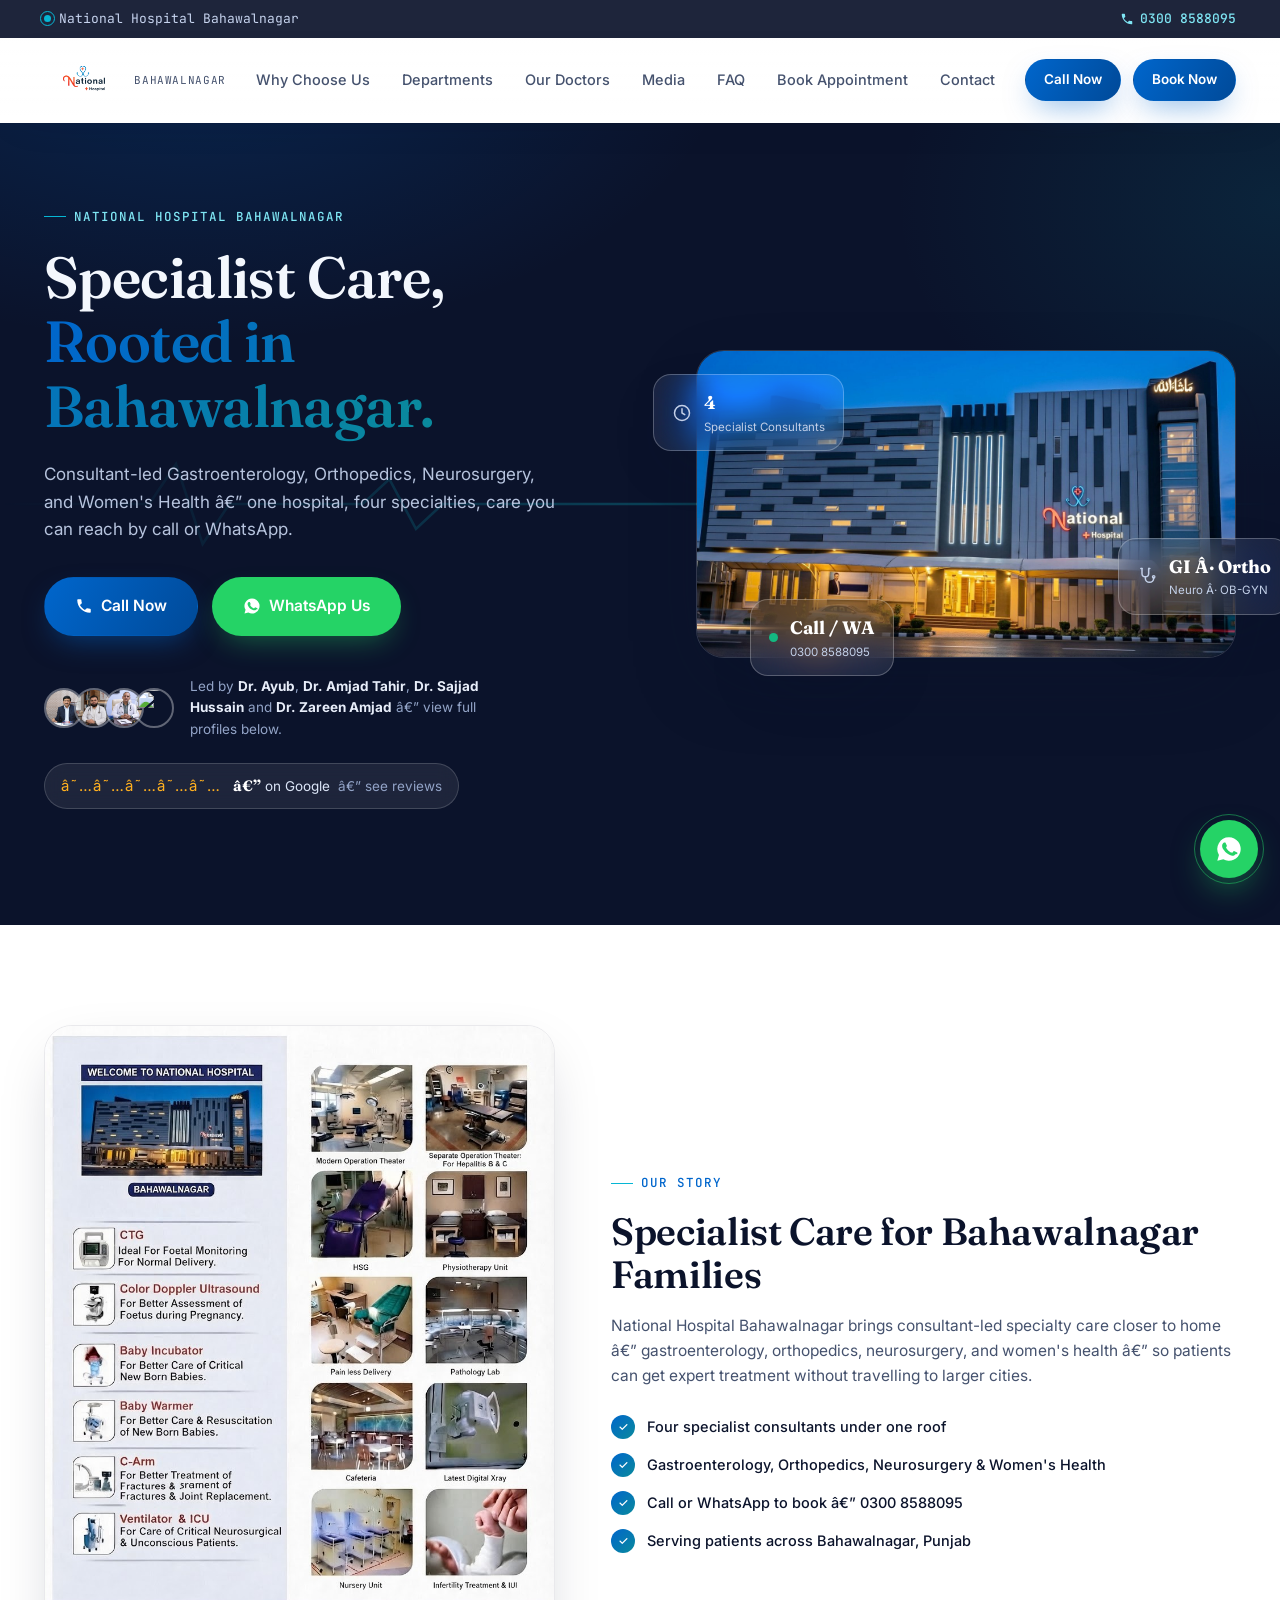
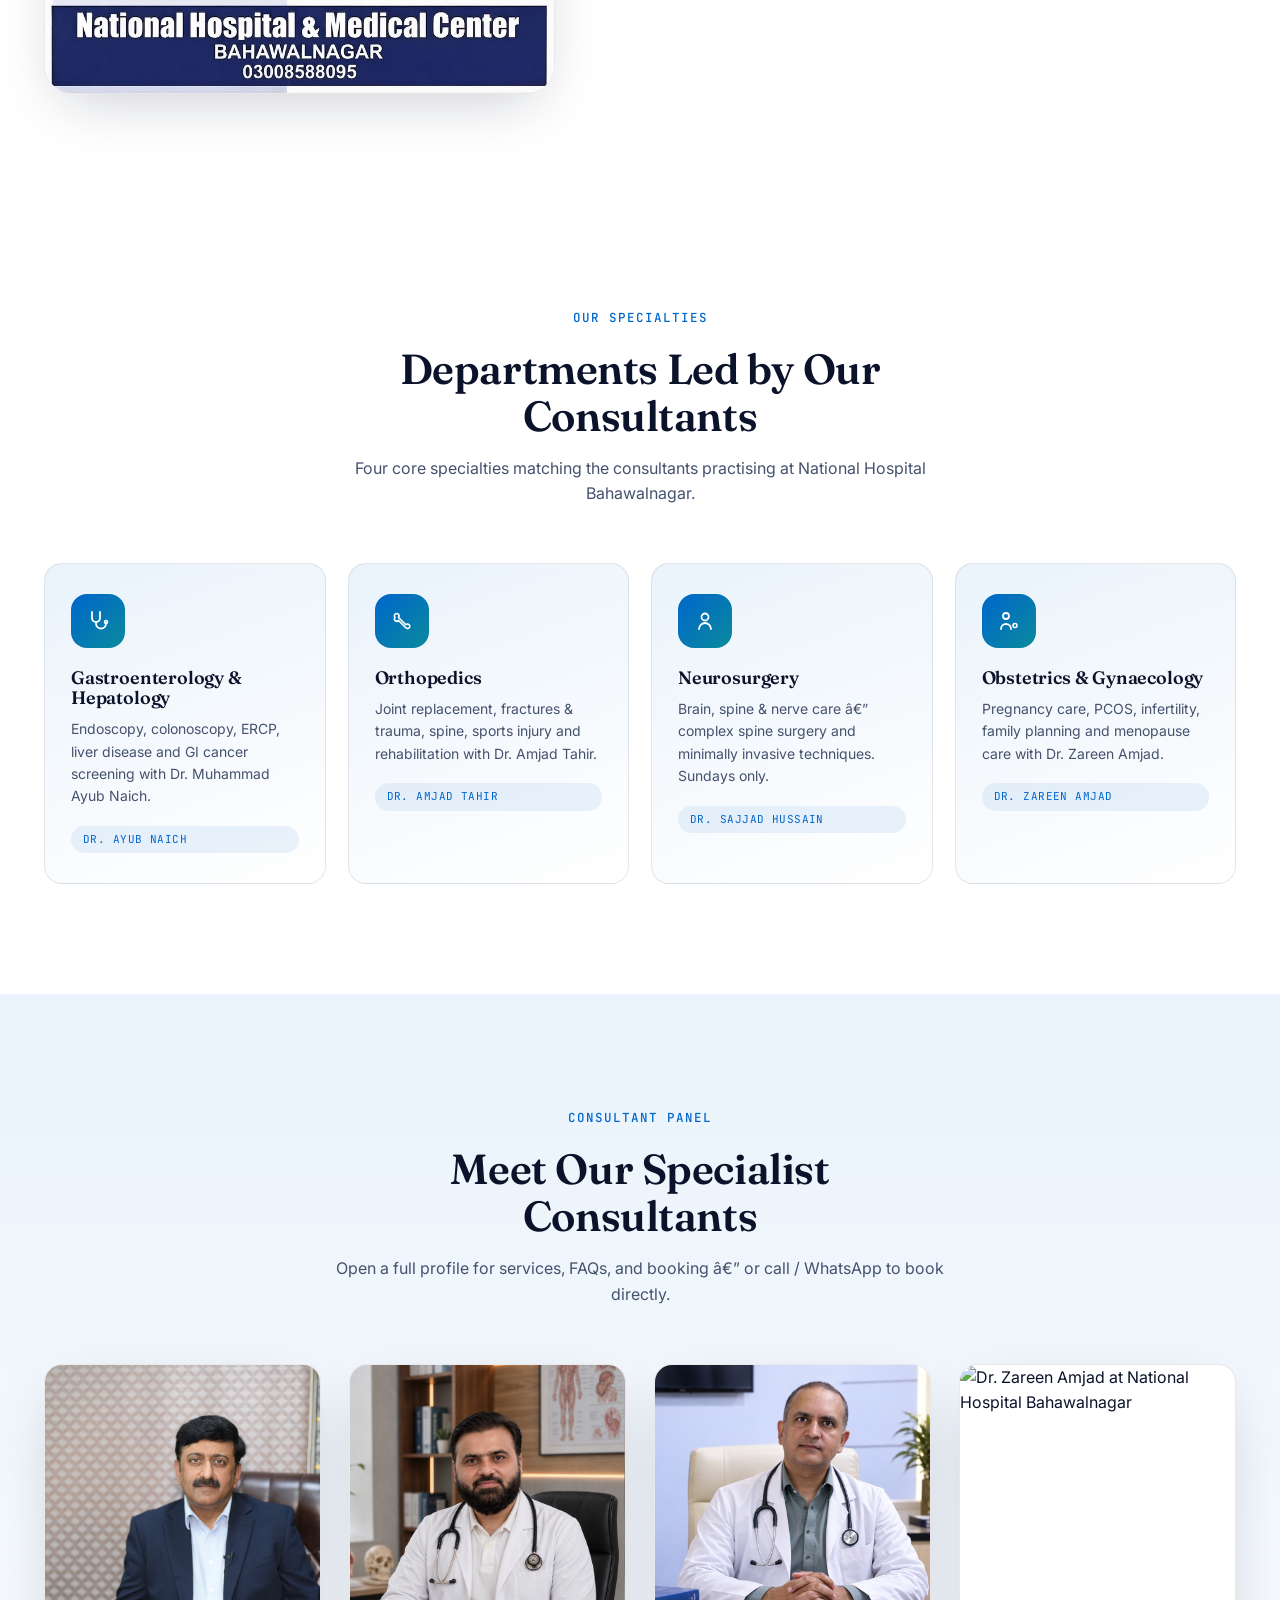
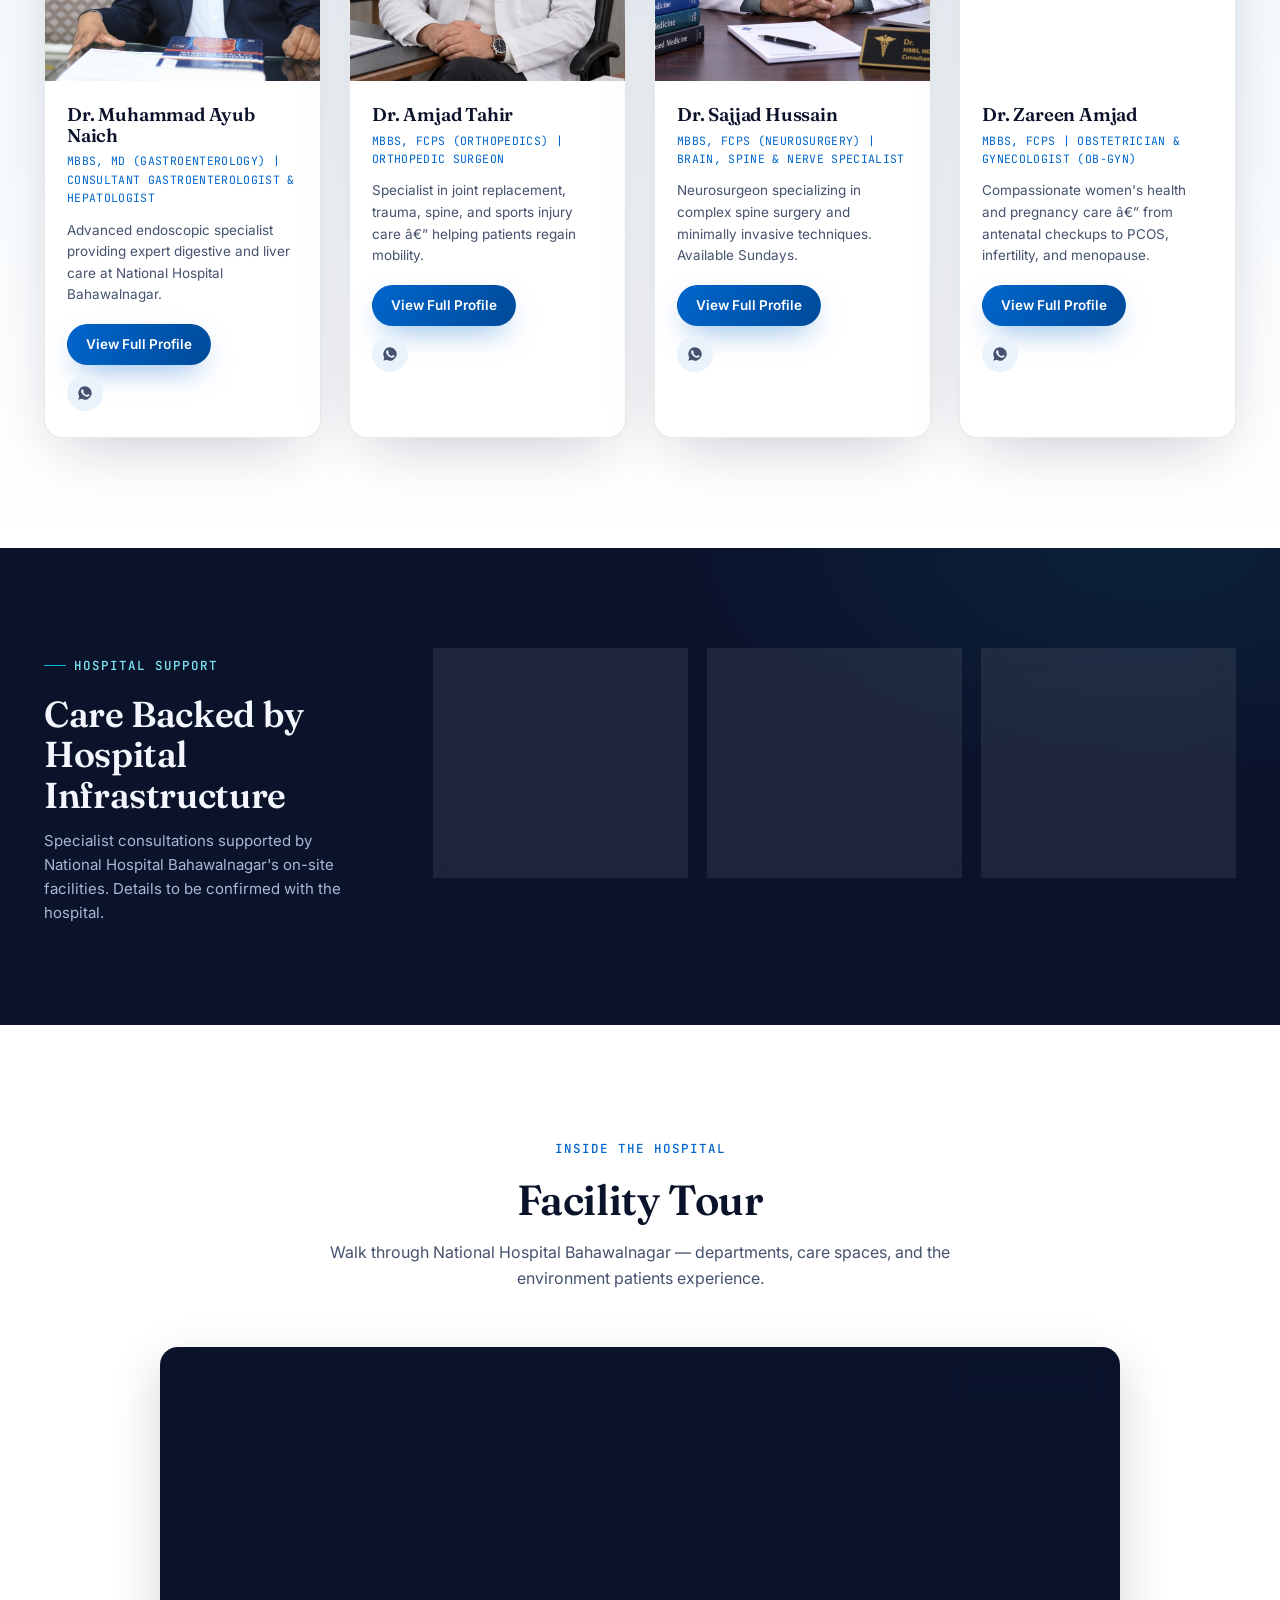
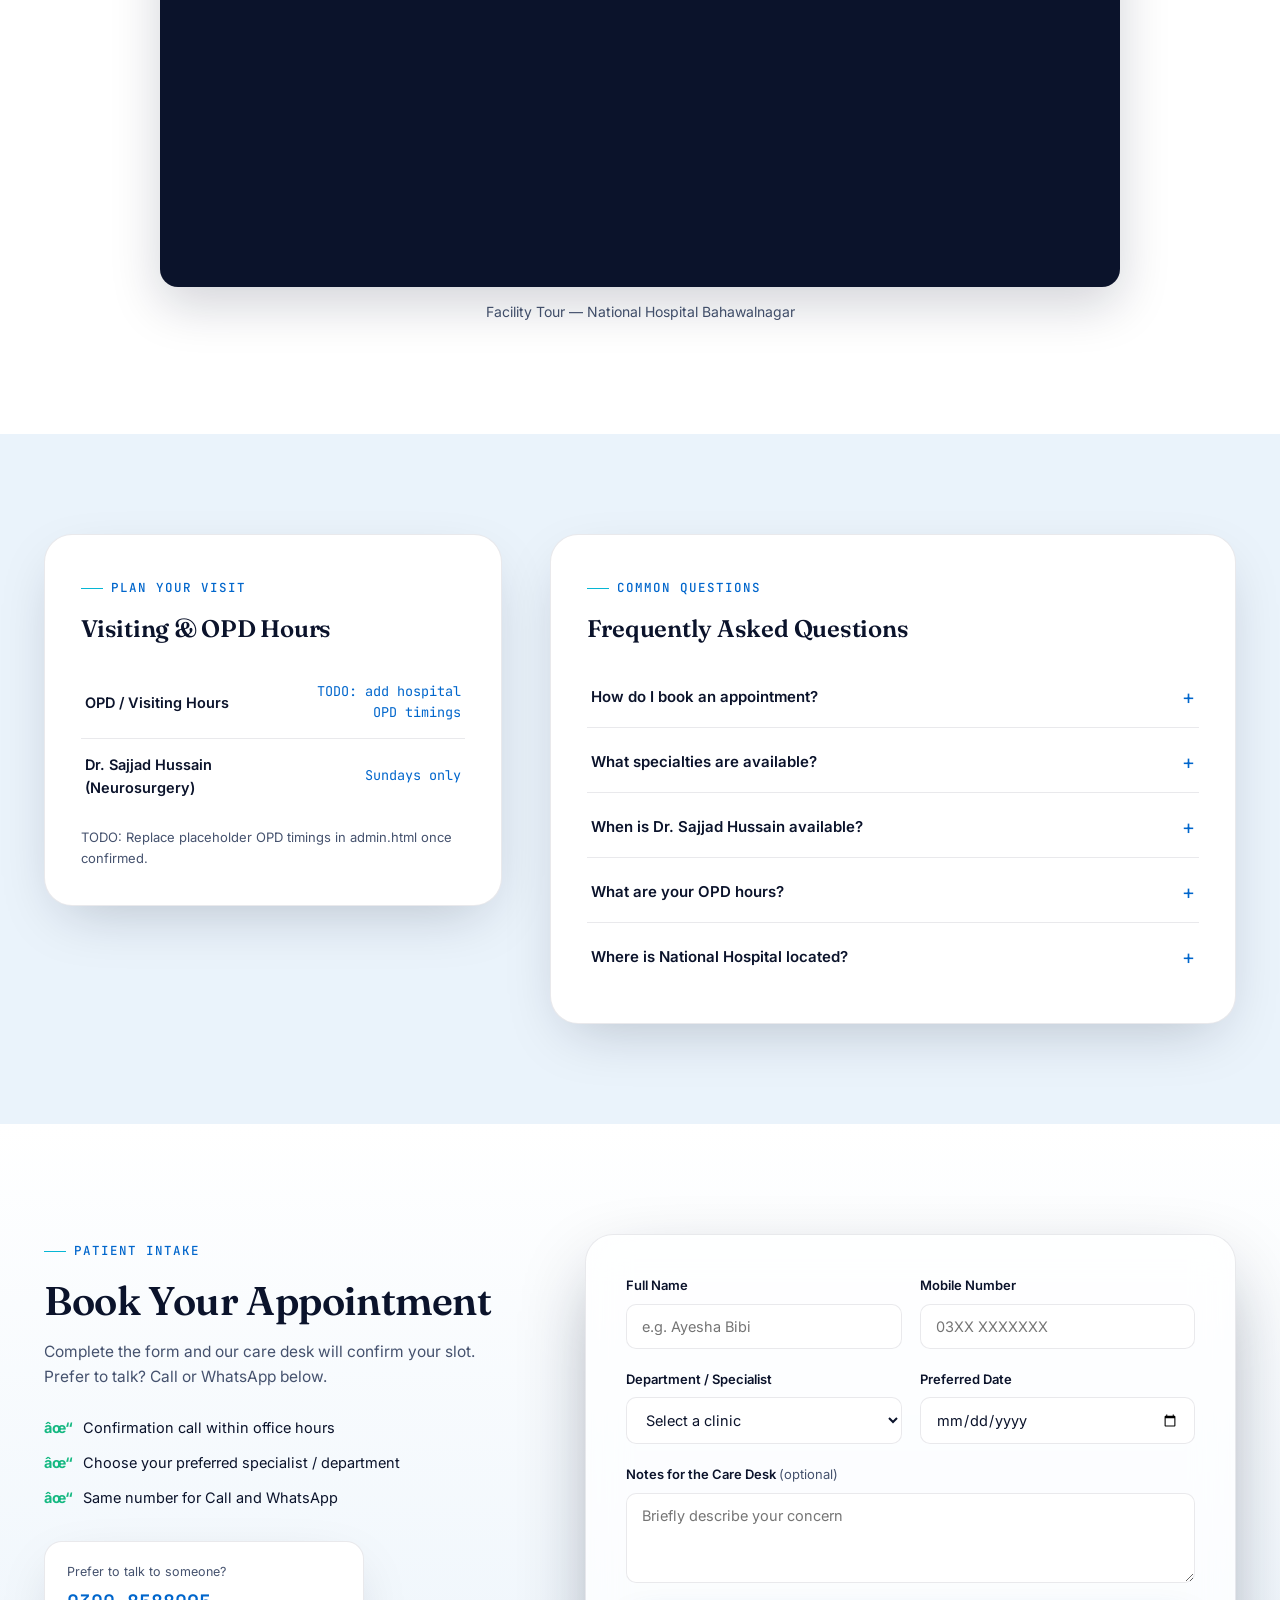
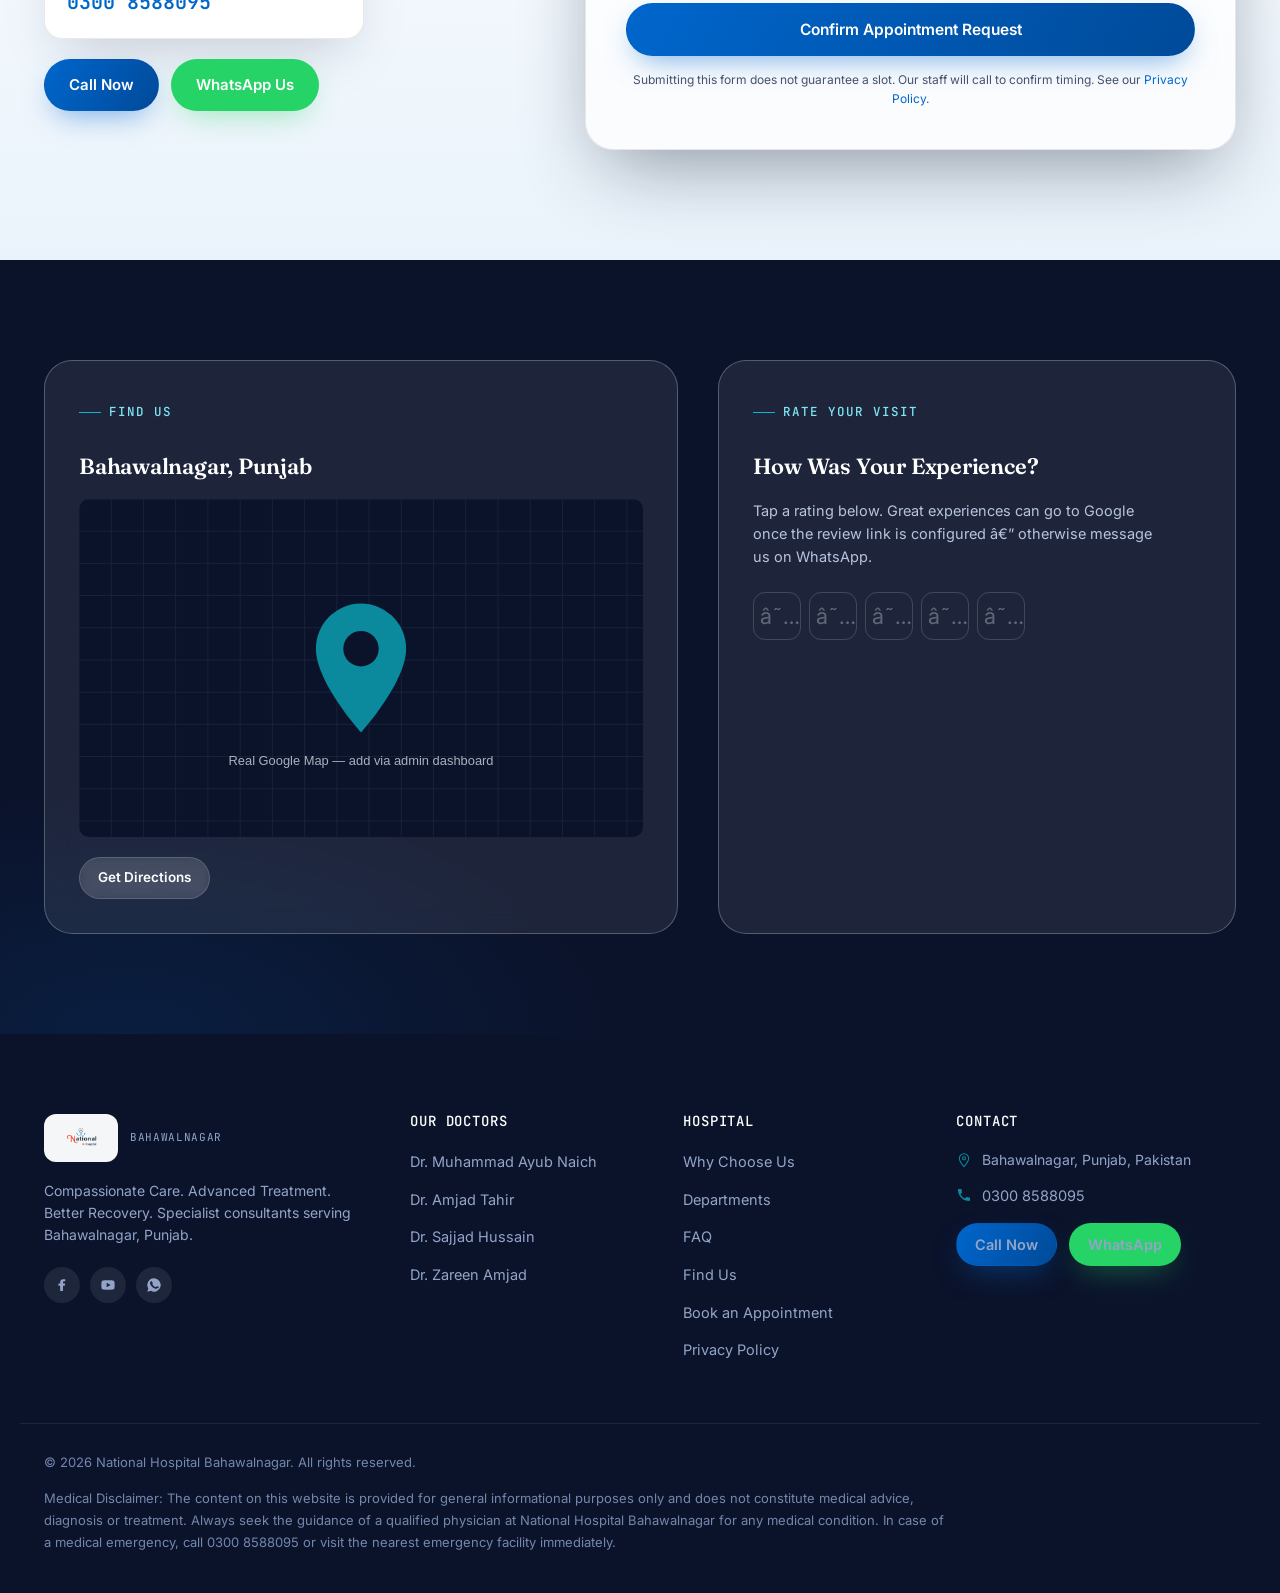
==== commit fbf00a8f: "Add facility tour YouTube embed with autoplay. Replaces the patient-story video slot with a single i" ====
--- a/index.html
+++ b/index.html
@@ -322,11 +322,10 @@
     <div class="container">
       <div class="section-head">
         <span class="eyebrow eyebrow--dark">Inside The Hospital</span>
-        <h2>Facility Tours &amp; Patient Stories</h2>
-        <p>Videos will appear here once YouTube links are added via admin.html.</p>
-      </div>
-      <div class="video-grid" id="videoGrid"></div>
-      <p class="video-note">TODO: Paste real YouTube embed URLs in <code>admin.html</code> â†’ Videos, then download updated <code>content.js</code>.</p>
+        <h2>Facility Tour</h2>
+        <p>Walk through National Hospital Bahawalnagar — departments, care spaces, and the environment patients experience.</p>
+      </div>
+      <div class="video-grid video-grid--single" id="videoGrid"></div>
     </div>
   </section>
 
--- a/style.css
+++ b/style.css
@@ -590,6 +590,65 @@
   grid-template-columns: 1.6fr 1fr 1fr;
   grid-template-rows: repeat(2, 1fr);
   gap: 22px;
+}
+.video-grid--single {
+  grid-template-columns: 1fr;
+  grid-template-rows: auto;
+  max-width: 960px;
+  margin: 0 auto;
+}
+.video-embed--featured {
+  position: relative;
+  width: 100%;
+}
+.video-embed__frame {
+  position: relative;
+  width: 100%;
+  aspect-ratio: 16 / 9;
+  border-radius: var(--radius-md);
+  overflow: hidden;
+  background: var(--navy);
+  box-shadow: 0 18px 50px rgba(11, 19, 43, 0.18);
+}
+.video-embed__frame iframe {
+  position: absolute;
+  inset: 0;
+  width: 100%;
+  height: 100%;
+  border: 0;
+}
+.video-embed__sound {
+  position: absolute;
+  top: 16px;
+  right: 16px;
+  z-index: 3;
+  display: inline-flex;
+  align-items: center;
+  gap: 8px;
+  padding: 10px 14px;
+  border: 1px solid rgba(255, 255, 255, 0.35);
+  border-radius: 999px;
+  background: rgba(11, 19, 43, 0.72);
+  color: #fff;
+  font-family: var(--font-mono);
+  font-size: 12px;
+  letter-spacing: 0.03em;
+  cursor: pointer;
+  backdrop-filter: blur(8px);
+  transition: background 0.25s ease, transform 0.25s ease;
+}
+.video-embed__sound:hover {
+  background: var(--teal-clinical);
+  transform: translateY(-1px);
+}
+.video-embed__sound.is-hidden {
+  display: none;
+}
+.video-embed__caption {
+  margin-top: 14px;
+  text-align: center;
+  color: var(--ink-soft);
+  font-size: 14px;
 }
 .video-card {
   position: relative;
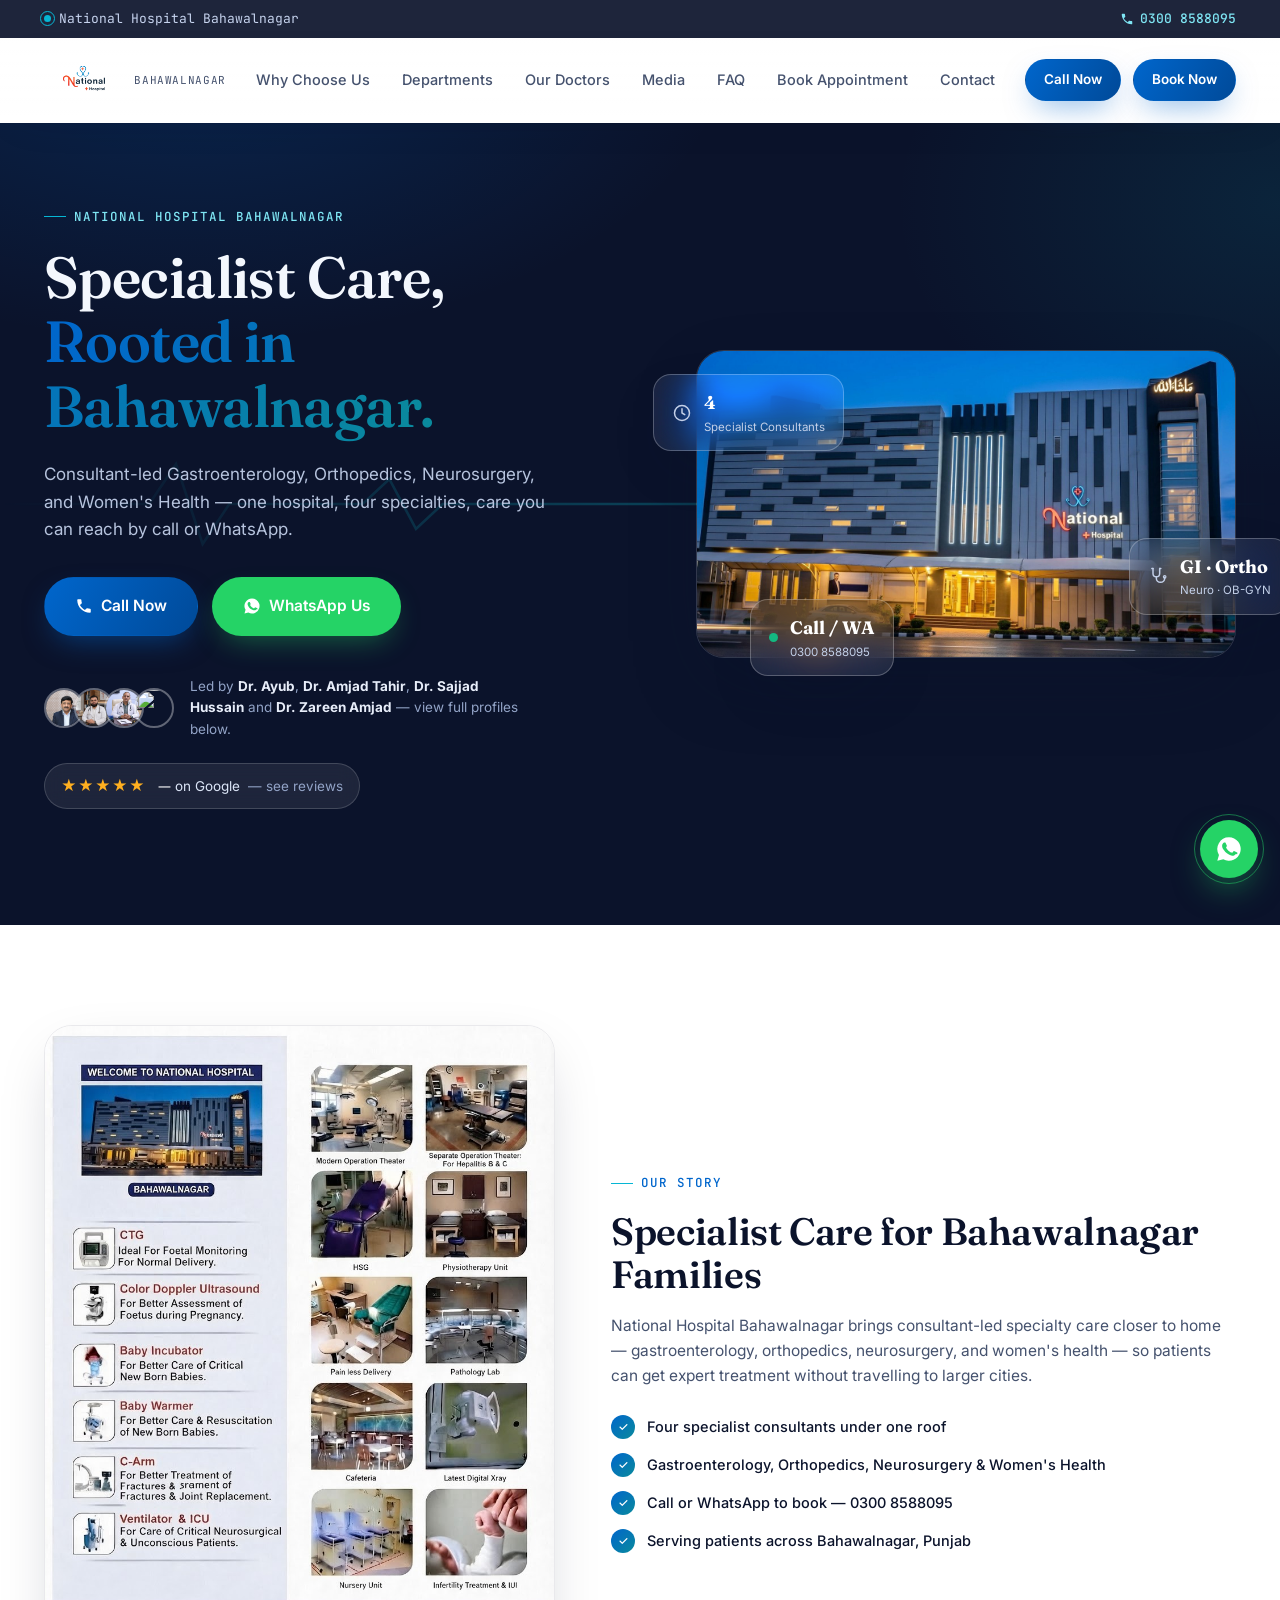
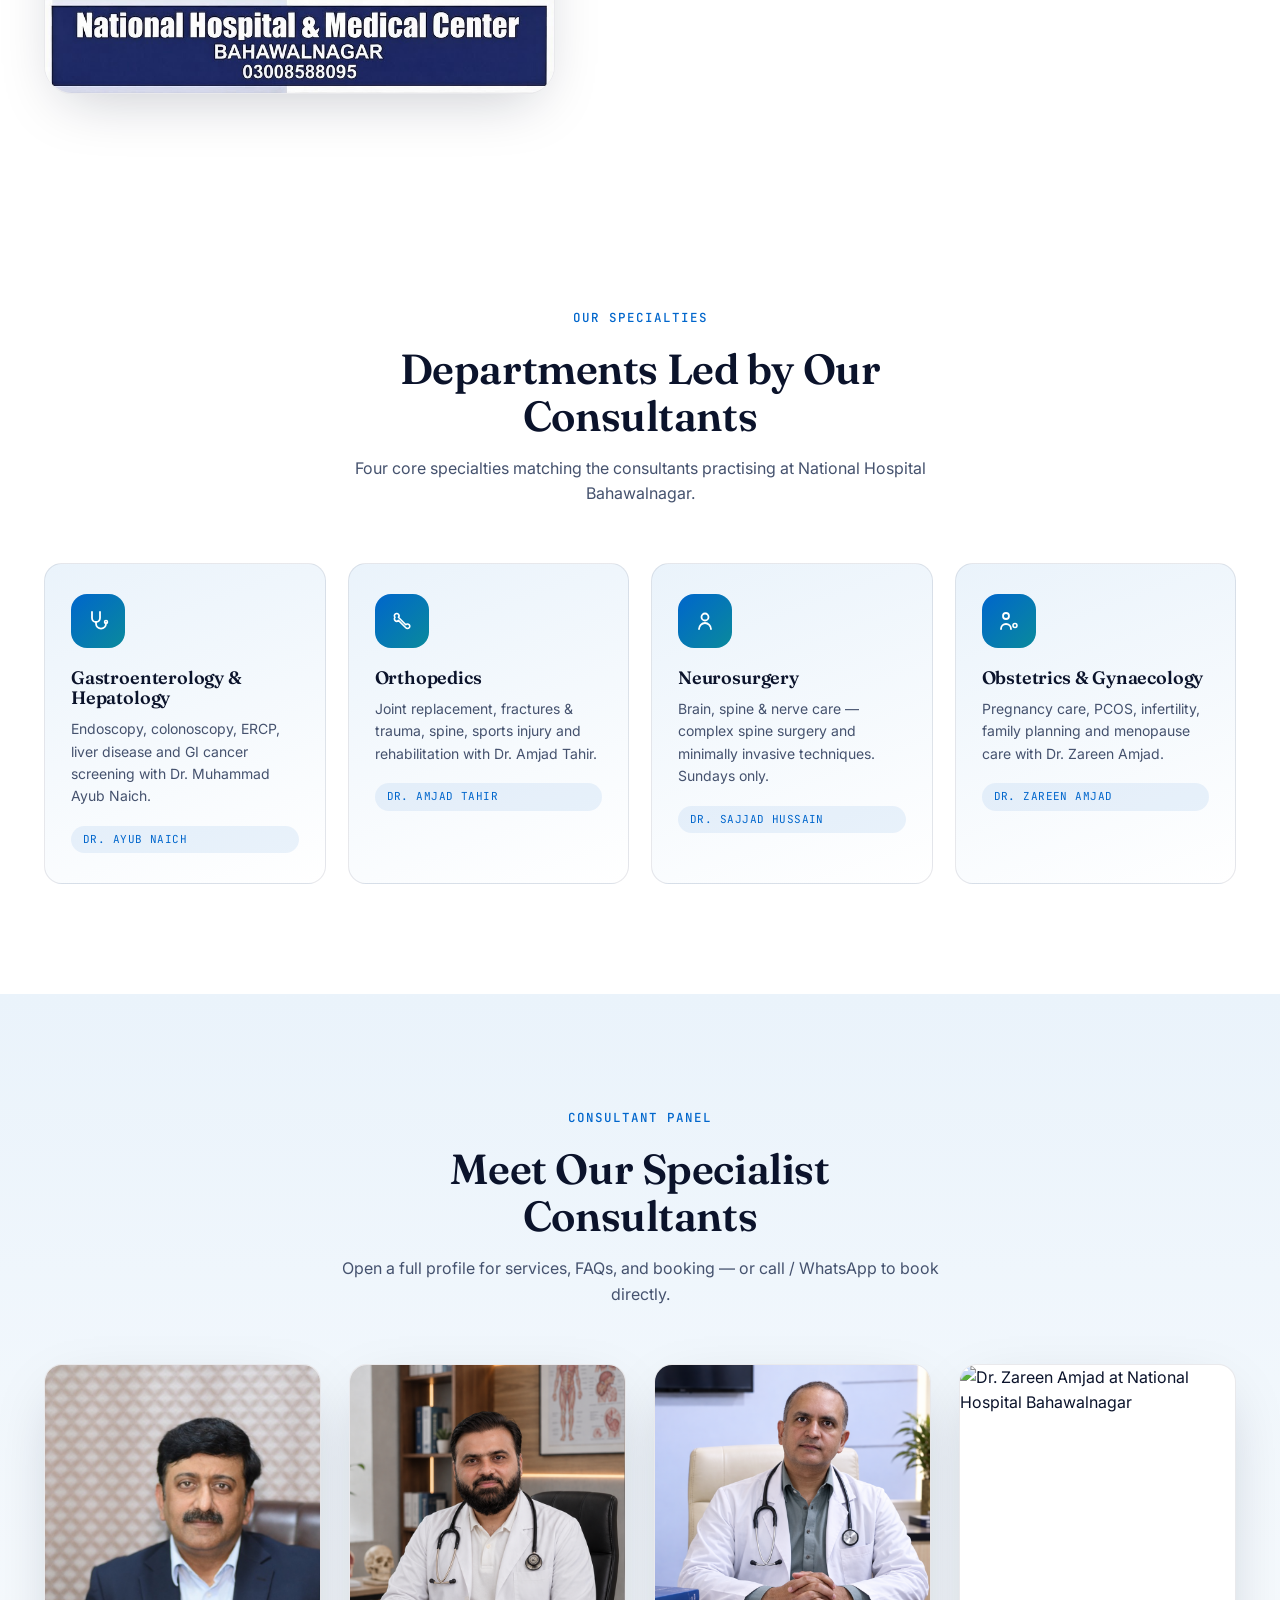
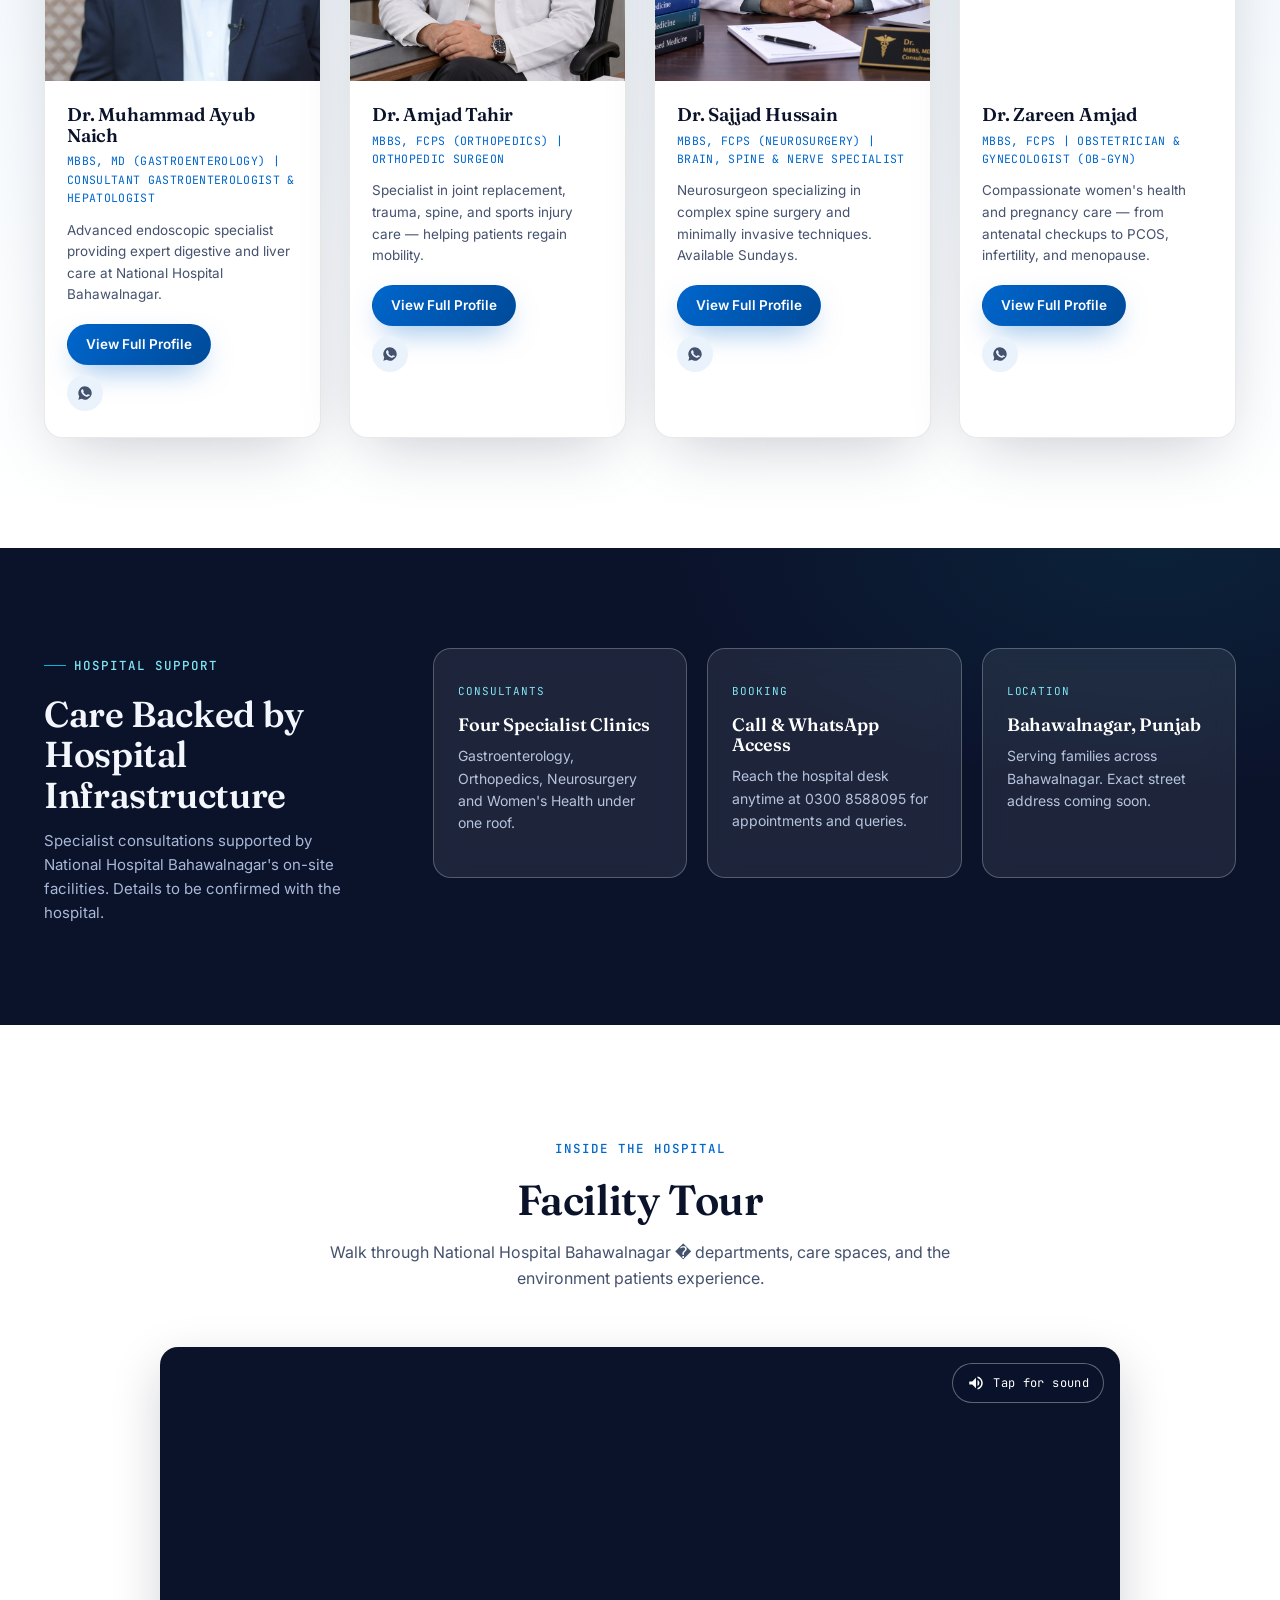
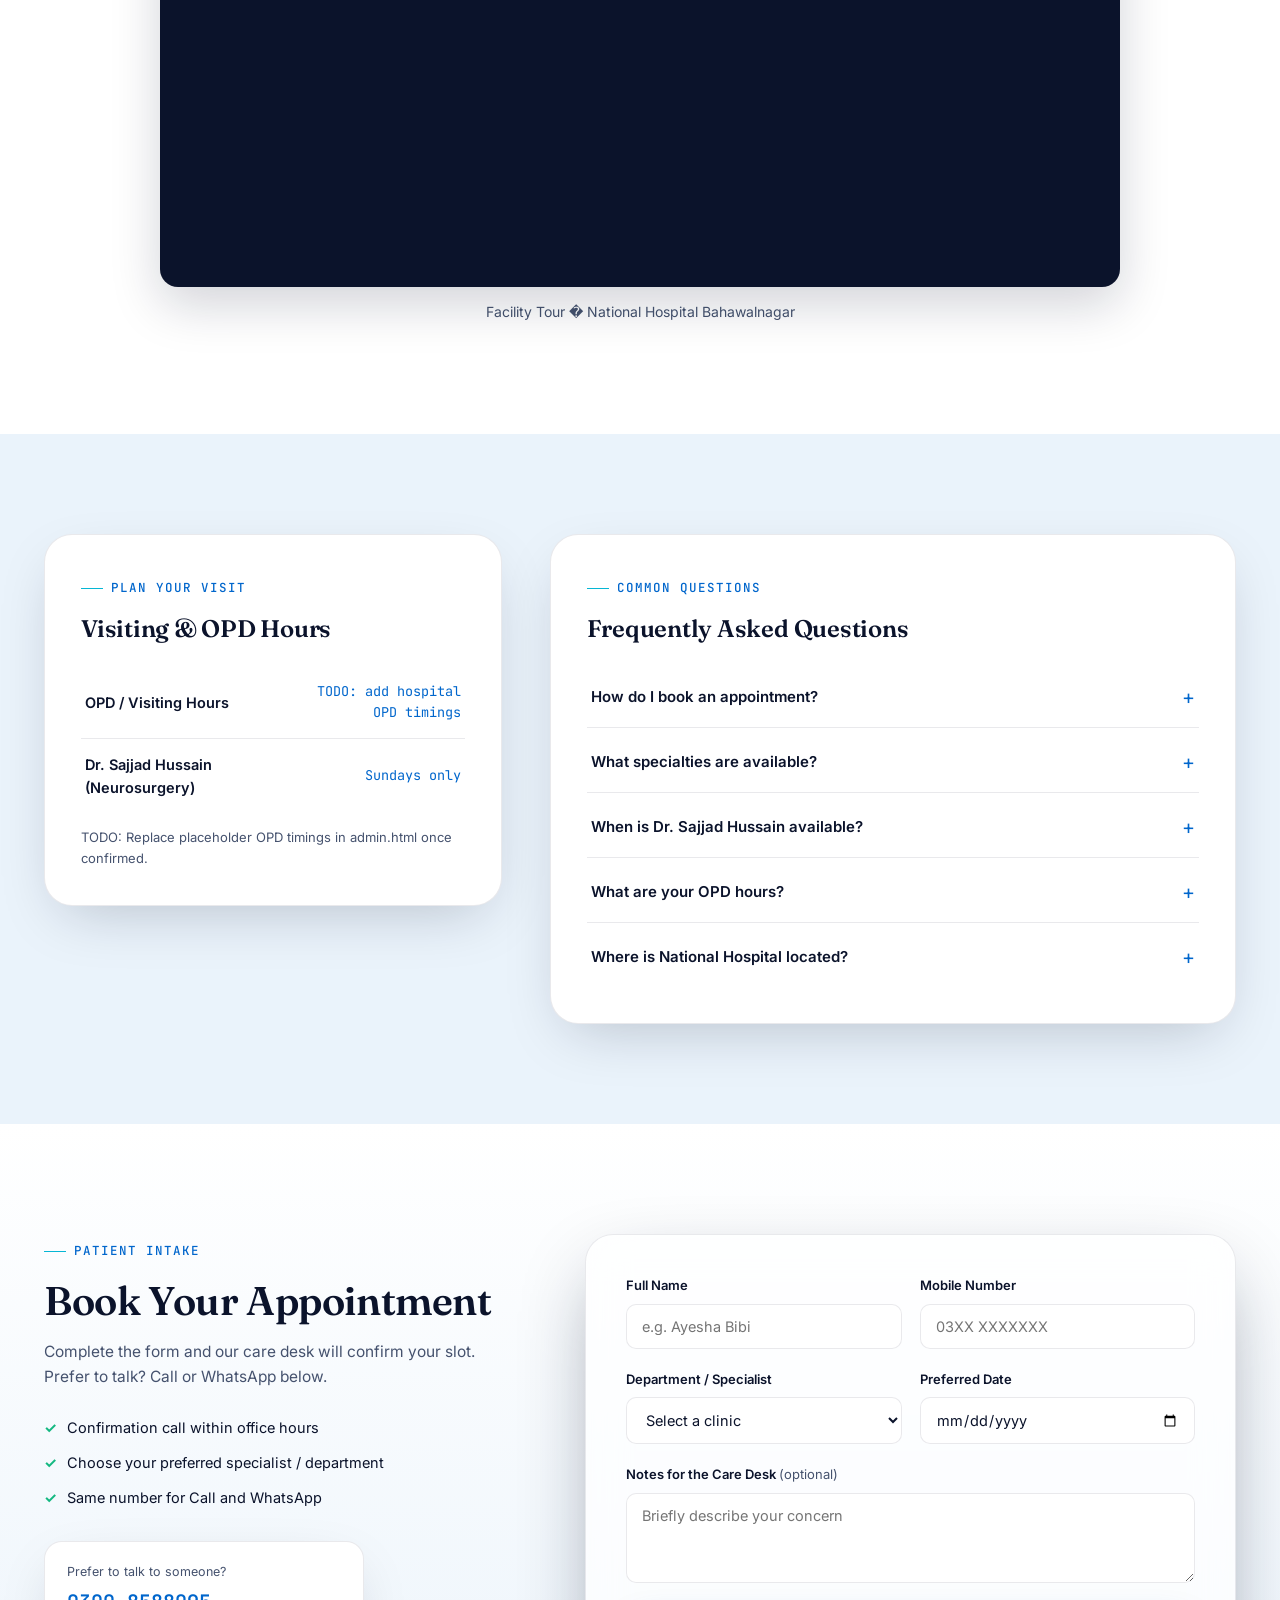
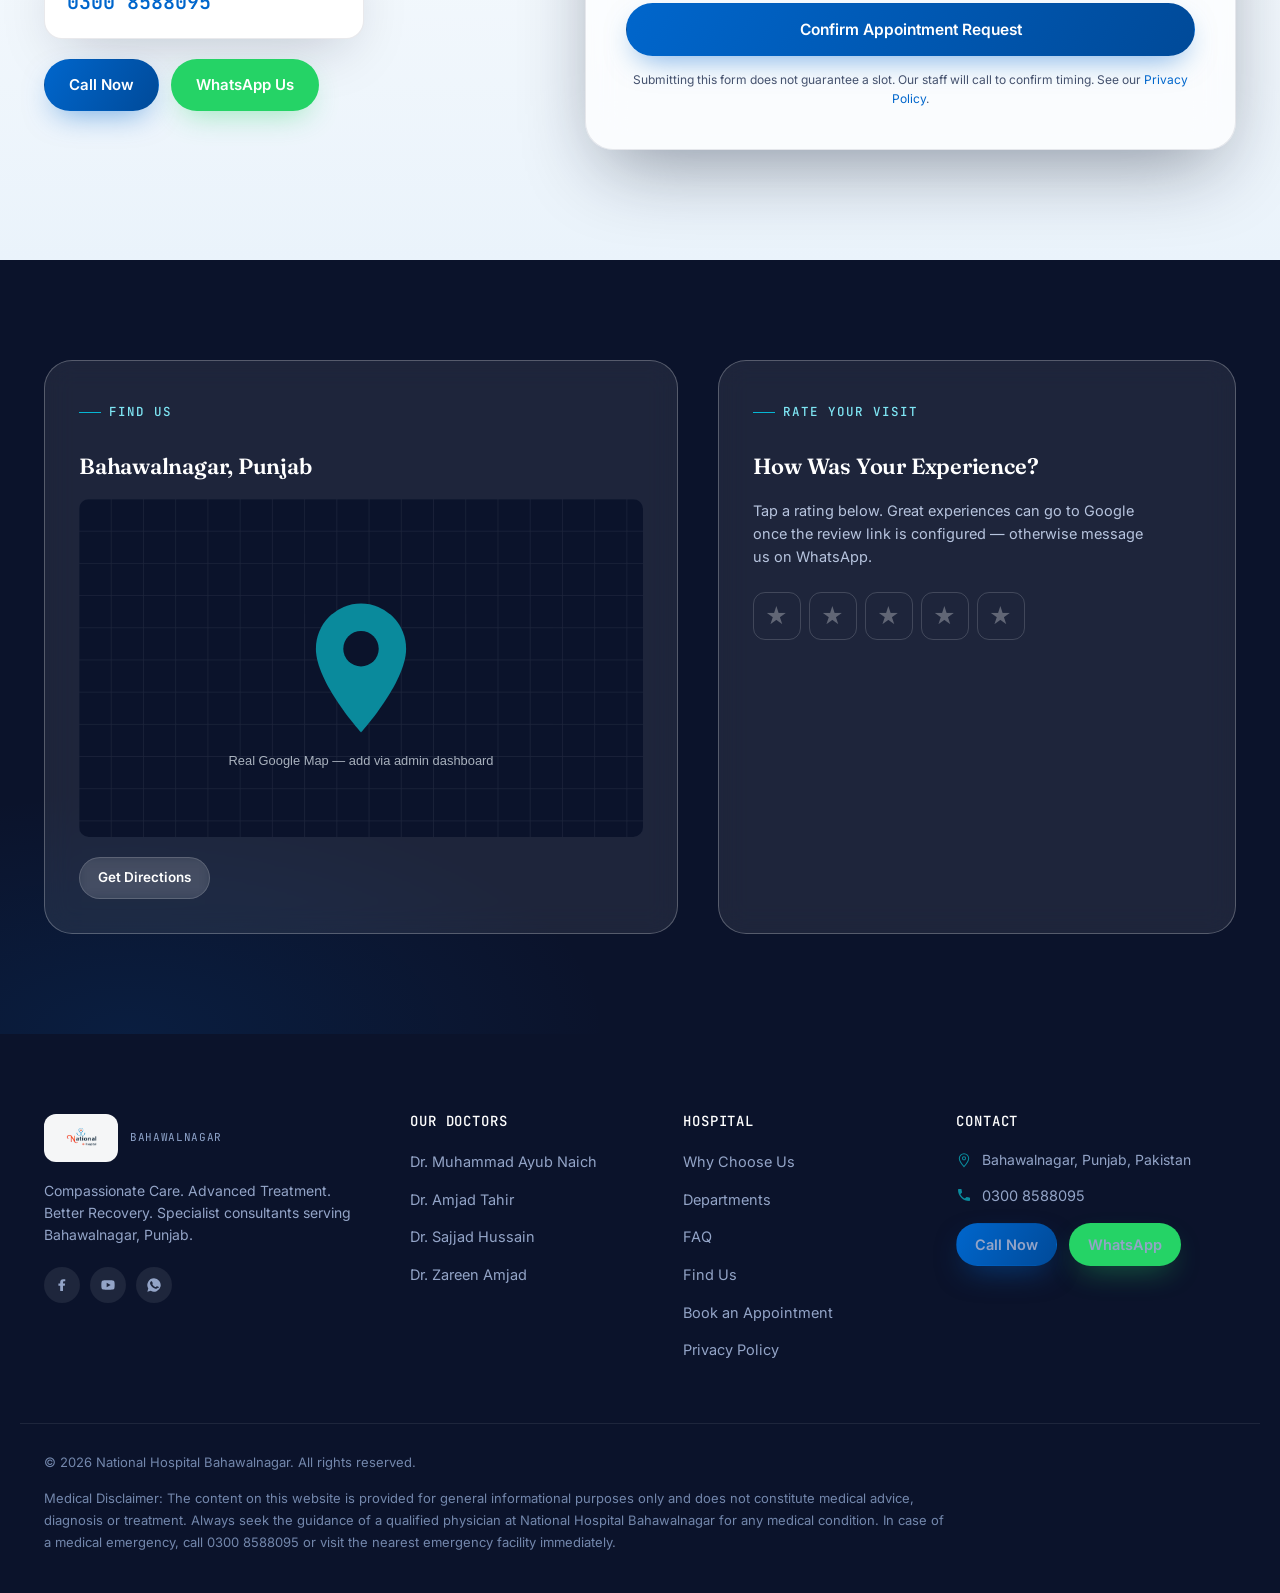
==== commit afd09985: "Fix Dr. Ayub profile crop to a face-centered headshot. Matches the Amjad Tahir treatment so the wide" ====
--- a/index.html
+++ b/index.html
@@ -1,15 +1,15 @@
-﻿<!DOCTYPE html>
+<!DOCTYPE html>
 <html lang="en">
 <head>
 <meta charset="UTF-8">
 <meta name="viewport" content="width=device-width, initial-scale=1.0">
-<title>National Hospital Bahawalnagar | Specialist Care â€” Gastroenterology, Orthopedics, Neurosurgery &amp; Women's Health</title>
-<meta name="description" content="National Hospital Bahawalnagar â€” consultant-led care in Gastroenterology, Orthopedics, Neurosurgery and Obstetrics &amp; Gynaecology. Call or WhatsApp 0300 8588095.">
+<title>National Hospital Bahawalnagar | Specialist Care — Gastroenterology, Orthopedics, Neurosurgery &amp; Women's Health</title>
+<meta name="description" content="National Hospital Bahawalnagar — consultant-led care in Gastroenterology, Orthopedics, Neurosurgery and Obstetrics &amp; Gynaecology. Call or WhatsApp 0300 8588095.">
 <meta name="theme-color" content="#0b132b">
 
 <!-- TODO: Replace DOMAIN_PLACEHOLDER with the real National Hospital domain before launch -->
 <meta property="og:title" content="National Hospital Bahawalnagar">
-<meta property="og:description" content="Specialist consultants in Gastroenterology, Orthopedics, Neurosurgery and Women's Health â€” Bahawalnagar, Punjab.">
+<meta property="og:description" content="Specialist consultants in Gastroenterology, Orthopedics, Neurosurgery and Women's Health — Bahawalnagar, Punjab.">
 <meta property="og:type" content="website">
 <meta property="og:image" content="https://DOMAIN_PLACEHOLDER/assets/hospital/poster.jpg">
 <meta property="og:image:width" content="1200">
@@ -18,7 +18,7 @@
 <meta property="og:locale" content="en_PK">
 <meta name="twitter:card" content="summary_large_image">
 <meta name="twitter:title" content="National Hospital Bahawalnagar">
-<meta name="twitter:description" content="Specialist consultants in Gastroenterology, Orthopedics, Neurosurgery and Women's Health â€” Bahawalnagar, Punjab.">
+<meta name="twitter:description" content="Specialist consultants in Gastroenterology, Orthopedics, Neurosurgery and Women's Health — Bahawalnagar, Punjab.">
 <meta name="twitter:image" content="https://DOMAIN_PLACEHOLDER/assets/hospital/poster.jpg">
 
 <link rel="preconnect" href="https://fonts.googleapis.com">
@@ -61,7 +61,7 @@
 </head>
 <body>
 
-<!-- SHARED: HEADER â€” keep in sync across all pages -->
+<!-- SHARED: HEADER — keep in sync across all pages -->
 <div class="utility-bar">
   <div class="container utility-bar__inner">
     <div class="utility-bar__item">
@@ -155,7 +155,7 @@
           <span class="text-gradient">Rooted in Bahawalnagar.</span>
         </h1>
         <p class="hero__subtitle">
-          Consultant-led Gastroenterology, Orthopedics, Neurosurgery, and Women's Health â€”
+          Consultant-led Gastroenterology, Orthopedics, Neurosurgery, and Women's Health —
           one hospital, four specialties, care you can reach by call or WhatsApp.
         </p>
 
@@ -172,20 +172,20 @@
 
         <div class="hero__trustline">
           <a href="#doctors" class="hero__avatars" id="heroAvatars" aria-label="Meet our doctors">
-            <img src="assets/doctors/dr-ayub/profile.jpg" alt="Dr. Muhammad Ayub Naich">
+            <img src="assets/doctors/dr-ayub/profile.jpg?v=2" alt="Dr. Muhammad Ayub Naich">
             <img src="assets/doctors/dr-amjad-tahir/profile.png?v=10" alt="Dr. Amjad Tahir">
             <img src="assets/doctors/dr-sajjad/profile.png" alt="Dr. Sajjad Hussain">
             <img src="assets/doctors/dr-zareen-amjad/profile.png" alt="Dr. Zareen Amjad">
           </a>
-          <p>Led by <strong>Dr. Ayub</strong>, <strong>Dr. Amjad Tahir</strong>, <strong>Dr. Sajjad Hussain</strong> and <strong>Dr. Zareen Amjad</strong> â€” view full profiles below.</p>
-        </div>
-
-        <!-- TODO: Google rating â€” fill via admin.html when real rating/count/URL are available -->
+          <p>Led by <strong>Dr. Ayub</strong>, <strong>Dr. Amjad Tahir</strong>, <strong>Dr. Sajjad Hussain</strong> and <strong>Dr. Zareen Amjad</strong> — view full profiles below.</p>
+        </div>
+
+        <!-- TODO: Google rating — fill via admin.html when real rating/count/URL are available -->
         <a href="#" class="rating-badge" id="ratingBadge" target="_blank" rel="noopener" hidden>
-          <span class="rating-badge__stars" id="ratingBadgeStars" aria-hidden="true">â˜…â˜…â˜…â˜…â˜…</span>
+          <span class="rating-badge__stars" id="ratingBadgeStars" aria-hidden="true">★★★★★</span>
           <span class="rating-badge__text">
-            <strong id="ratingBadgeValue">â€”</strong> on Google
-            <span id="ratingBadgeCount">â€” see reviews</span>
+            <strong id="ratingBadgeValue">—</strong> on Google
+            <span id="ratingBadgeCount">— see reviews</span>
           </span>
         </a>
       </div>
@@ -205,8 +205,8 @@
           <div class="floating-card floating-card--2">
             <span class="floating-card__icon"><svg width="20" height="20" viewBox="0 0 24 24" fill="none"><path d="M6 3v6a4 4 0 0 0 8 0V3" stroke="currentColor" stroke-width="1.8" stroke-linecap="round" stroke-linejoin="round"/><path d="M6 3H4.6M14 3h1.4" stroke="currentColor" stroke-width="1.8" stroke-linecap="round"/><path d="M10 13v1.6a5 5 0 0 0 10 0V13.6" stroke="currentColor" stroke-width="1.8" stroke-linecap="round" stroke-linejoin="round"/><circle cx="20" cy="13" r="1.5" stroke="currentColor" stroke-width="1.5"/></svg></span>
             <div>
-              <strong>GI Â· Ortho</strong>
-              <span>Neuro Â· OB-GYN</span>
+              <strong>GI · Ortho</strong>
+              <span>Neuro · OB-GYN</span>
             </div>
           </div>
 
@@ -230,7 +230,7 @@
       <div class="our-story__copy">
         <span class="eyebrow eyebrow--dark" id="storyEyebrow">Our Story</span>
         <h2 id="storyTitle">Specialist Care for Bahawalnagar Families</h2>
-        <p id="storyParagraph">National Hospital Bahawalnagar brings consultant-led specialty care closer to home â€” gastroenterology, orthopedics, neurosurgery, and women's health â€” so patients can get expert treatment without travelling to larger cities.</p>
+        <p id="storyParagraph">National Hospital Bahawalnagar brings consultant-led specialty care closer to home — gastroenterology, orthopedics, neurosurgery, and women's health — so patients can get expert treatment without travelling to larger cities.</p>
         <ul class="our-story__points" id="storyPoints"></ul>
       </div>
     </div>
@@ -263,7 +263,7 @@
         <a href="doctors/dr-sajjad.html" class="dept-card" tabindex="0">
           <div class="dept-card__icon-wrap"><span class="dept-card__icon"><svg width="24" height="24" viewBox="0 0 24 24" fill="none"><circle cx="12" cy="8" r="3.5" stroke="#fff" stroke-width="1.8"/><path d="M6 20c0-3.3 2.7-6 6-6s6 2.7 6 6" stroke="#fff" stroke-width="1.8" stroke-linecap="round"/></svg></span></div>
           <h3>Neurosurgery</h3>
-          <p>Brain, spine &amp; nerve care â€” complex spine surgery and minimally invasive techniques. Sundays only.</p>
+          <p>Brain, spine &amp; nerve care — complex spine surgery and minimally invasive techniques. Sundays only.</p>
           <span class="dept-card__tag">Dr. Sajjad Hussain</span>
         </a>
 
@@ -284,7 +284,7 @@
       <div class="section-head">
         <span class="eyebrow eyebrow--dark">Consultant Panel</span>
         <h2>Meet Our Specialist Consultants</h2>
-        <p>Open a full profile for services, FAQs, and booking â€” or call / WhatsApp to book directly.</p>
+        <p>Open a full profile for services, FAQs, and booking — or call / WhatsApp to book directly.</p>
       </div>
       <div class="doctor-grid doctor-grid--four" id="doctorGrid"></div>
     </div>
@@ -323,7 +323,7 @@
       <div class="section-head">
         <span class="eyebrow eyebrow--dark">Inside The Hospital</span>
         <h2>Facility Tour</h2>
-        <p>Walk through National Hospital Bahawalnagar — departments, care spaces, and the environment patients experience.</p>
+        <p>Walk through National Hospital Bahawalnagar � departments, care spaces, and the environment patients experience.</p>
       </div>
       <div class="video-grid video-grid--single" id="videoGrid"></div>
     </div>
@@ -361,9 +361,9 @@
         <p>Complete the form and our care desk will confirm your slot. Prefer to talk? Call or WhatsApp below.</p>
 
         <ul class="booking__points">
-          <li><span>âœ“</span> Confirmation call within office hours</li>
-          <li><span>âœ“</span> Choose your preferred specialist / department</li>
-          <li><span>âœ“</span> Same number for Call and WhatsApp</li>
+          <li><span>✓</span> Confirmation call within office hours</li>
+          <li><span>✓</span> Choose your preferred specialist / department</li>
+          <li><span>✓</span> Same number for Call and WhatsApp</li>
         </ul>
 
         <div class="booking__helpline">
@@ -397,10 +397,10 @@
               <label for="department">Department / Specialist</label>
               <select id="department" name="department" required>
                 <option value="" disabled selected>Select a clinic</option>
-                <option value="Gastroenterology &amp; Hepatology â€” Dr. Ayub">Gastroenterology &amp; Hepatology â€” Dr. Ayub</option>
-                <option value="Orthopedics â€” Dr. Amjad Tahir">Orthopedics â€” Dr. Amjad Tahir</option>
-                <option value="Neurosurgery â€” Dr. Sajjad Hussain (Sunday)">Neurosurgery â€” Dr. Sajjad Hussain (Sunday)</option>
-                <option value="Obstetrics &amp; Gynaecology â€” Dr. Zareen Amjad">Obstetrics &amp; Gynaecology â€” Dr. Zareen Amjad</option>
+                <option value="Gastroenterology &amp; Hepatology — Dr. Ayub">Gastroenterology &amp; Hepatology — Dr. Ayub</option>
+                <option value="Orthopedics — Dr. Amjad Tahir">Orthopedics — Dr. Amjad Tahir</option>
+                <option value="Neurosurgery — Dr. Sajjad Hussain (Sunday)">Neurosurgery — Dr. Sajjad Hussain (Sunday)</option>
+                <option value="Obstetrics &amp; Gynaecology — Dr. Zareen Amjad">Obstetrics &amp; Gynaecology — Dr. Zareen Amjad</option>
               </select>
               <span class="field__error" data-error-for="department">Please select a department.</span>
             </div>
@@ -423,7 +423,7 @@
         </form>
 
         <div class="booking-success" id="bookingSuccess" hidden>
-          <div class="booking-success__icon">âœ“</div>
+          <div class="booking-success__icon">✓</div>
           <h3>Request Received</h3>
           <p id="bookingSuccessText">Thank you. Our patient care desk will call you shortly to confirm your appointment.</p>
           <button class="btn btn--outline btn--sm" id="bookAnotherBtn">Book Another Appointment</button>
@@ -440,8 +440,8 @@
       <span class="eyebrow eyebrow--light">Find Us</span>
       <h2>Bahawalnagar, Punjab</h2>
       <div class="map-card__embed" id="mapEmbed">
-        <!-- TODO: Paste real Google Maps iframe via admin.html â†’ Google Map Embed -->
-        <img src="assets/map-placeholder.svg" alt="Map placeholder â€” paste Google Maps embed via admin.html" class="map-card__placeholder">
+        <!-- TODO: Paste real Google Maps iframe via admin.html → Google Map Embed -->
+        <img src="assets/map-placeholder.svg" alt="Map placeholder — paste Google Maps embed via admin.html" class="map-card__placeholder">
       </div>
       <a href="https://www.google.com/maps/dir/?api=1&destination=Bahawalnagar%2C%20Punjab%2C%20Pakistan" id="mapDirectionsBtn" class="btn btn--outline-light btn--sm" target="_blank" rel="noopener">Get Directions</a>
     </div>
@@ -449,13 +449,13 @@
     <div class="review-card">
       <span class="eyebrow eyebrow--light">Rate Your Visit</span>
       <h2>How Was Your Experience?</h2>
-      <p>Tap a rating below. Great experiences can go to Google once the review link is configured â€” otherwise message us on WhatsApp.</p>
+      <p>Tap a rating below. Great experiences can go to Google once the review link is configured — otherwise message us on WhatsApp.</p>
       <div class="review-stars" id="reviewStars" role="group" aria-label="Rate your visit from 1 to 5 stars">
-        <button type="button" class="review-star" data-star="1" aria-label="1 star">â˜…</button>
-        <button type="button" class="review-star" data-star="2" aria-label="2 stars">â˜…</button>
-        <button type="button" class="review-star" data-star="3" aria-label="3 stars">â˜…</button>
-        <button type="button" class="review-star" data-star="4" aria-label="4 stars">â˜…</button>
-        <button type="button" class="review-star" data-star="5" aria-label="5 stars">â˜…</button>
+        <button type="button" class="review-star" data-star="1" aria-label="1 star">★</button>
+        <button type="button" class="review-star" data-star="2" aria-label="2 stars">★</button>
+        <button type="button" class="review-star" data-star="3" aria-label="3 stars">★</button>
+        <button type="button" class="review-star" data-star="4" aria-label="4 stars">★</button>
+        <button type="button" class="review-star" data-star="5" aria-label="5 stars">★</button>
       </div>
       <div class="review-feedback" id="reviewFeedback" hidden>
         <p id="reviewFeedbackText"></p>
@@ -465,12 +465,12 @@
   </div>
 </section>
 
-<!-- SHARED: FLOATING WHATSAPP â€” keep in sync across all pages -->
+<!-- SHARED: FLOATING WHATSAPP — keep in sync across all pages -->
 <a href="https://wa.me/923008588095?text=Hello%2C%20I%20want%20to%20book%20an%20appointment%20at%20National%20Hospital%20Bahawalnagar" class="whatsapp-float" id="whatsappFloat" target="_blank" rel="noopener" aria-label="Chat with us on WhatsApp">
   <svg width="28" height="28" viewBox="0 0 24 24" fill="currentColor"><path d="M12 2a10 10 0 0 0-8.6 15.1L2 22l5.1-1.3A10 10 0 1 0 12 2zm5.8 14.3c-.2.7-1.4 1.3-2 1.4-.5.1-1.1.1-1.8-.1-.4-.1-1-.3-1.7-.6-3-1.3-4.9-4.3-5-4.5-.1-.2-1.2-1.6-1.2-3.1s.8-2.2 1.1-2.5c.3-.3.6-.4.8-.4h.6c.2 0 .4 0 .6.5l.9 2.1c.1.2.1.4 0 .6l-.4.6c-.1.2-.3.4-.1.7.2.4.9 1.5 1.9 2.4 1.3 1.2 2.4 1.5 2.8 1.7.3.1.5.1.7-.1l.9-1c.2-.3.5-.2.8-.1l1.9.9c.2.1.4.2.5.3.1.2.1.9-.1 1.5z"/></svg>
 </a>
 
-<!-- SHARED: FOOTER â€” keep in sync across all pages -->
+<!-- SHARED: FOOTER — keep in sync across all pages -->
 <footer class="site-footer" id="contact">
   <div class="container footer__grid">
     <div class="footer__col footer__col--brand">
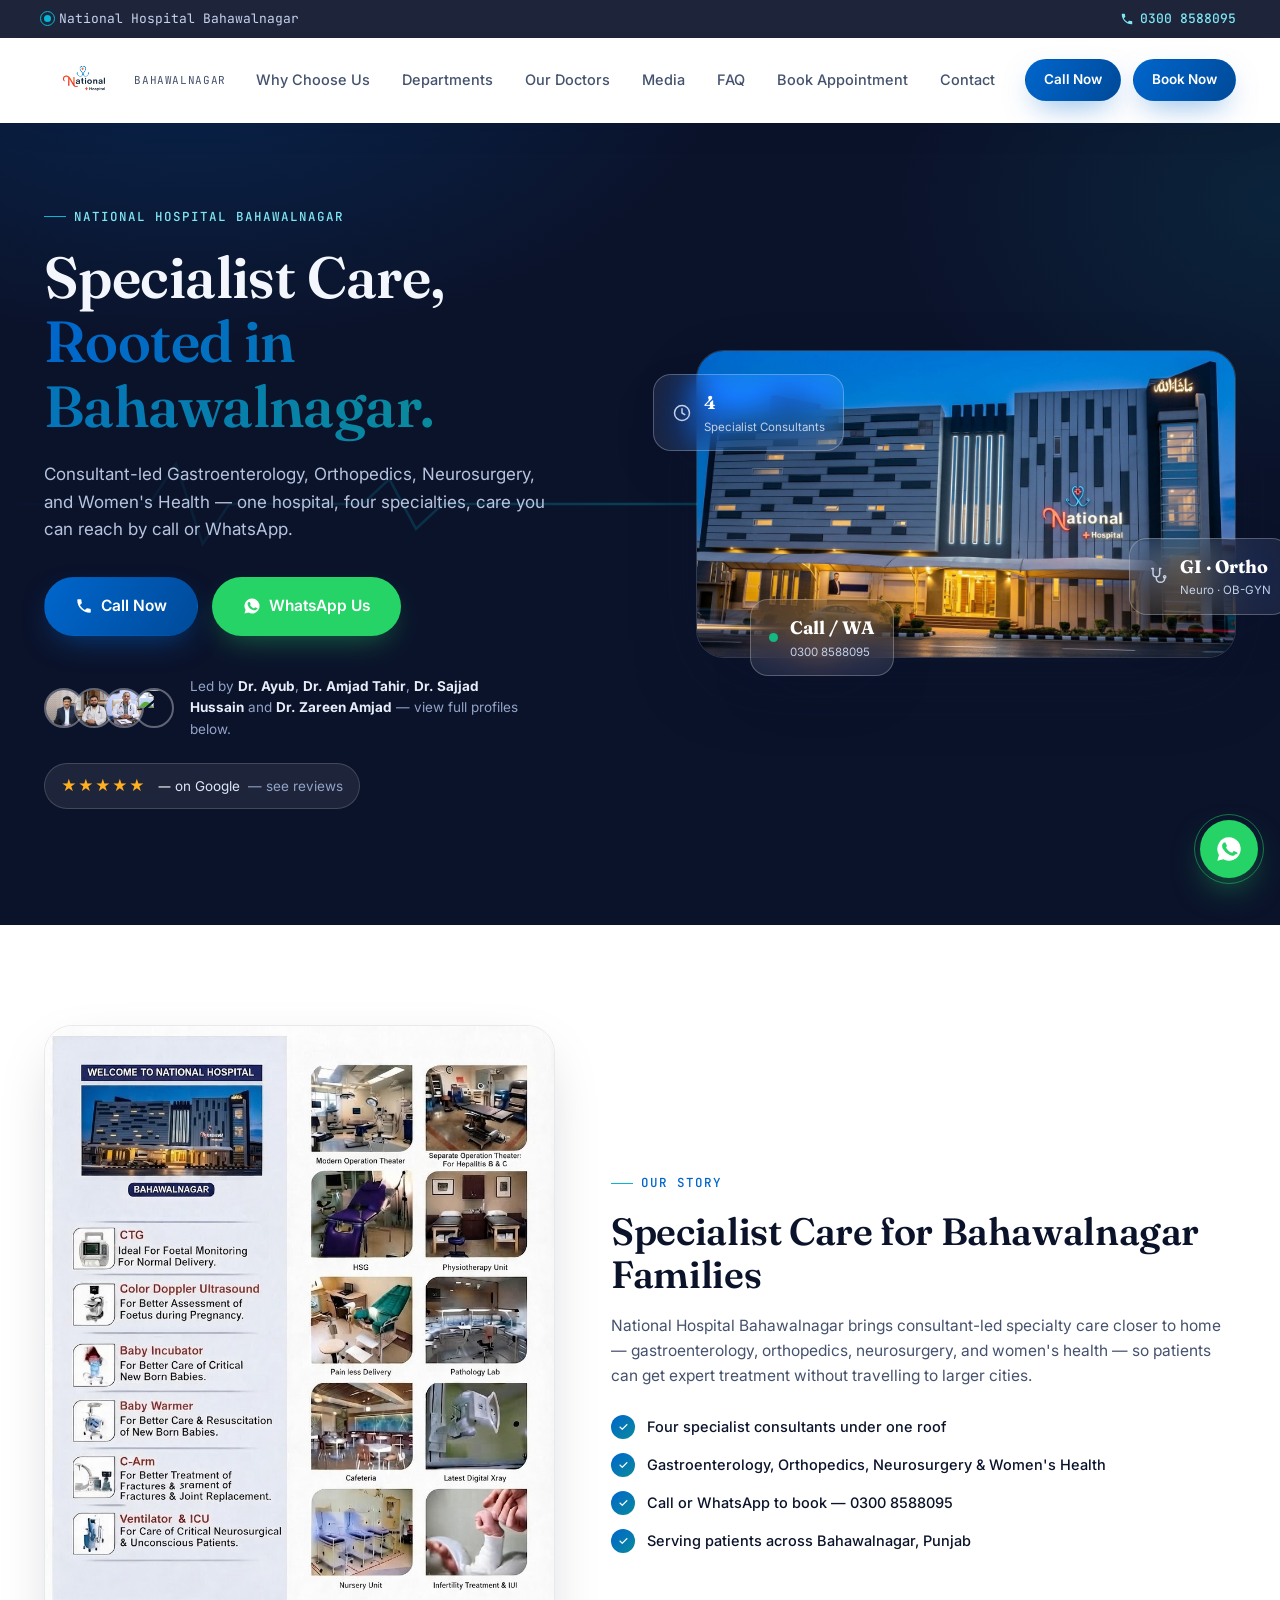
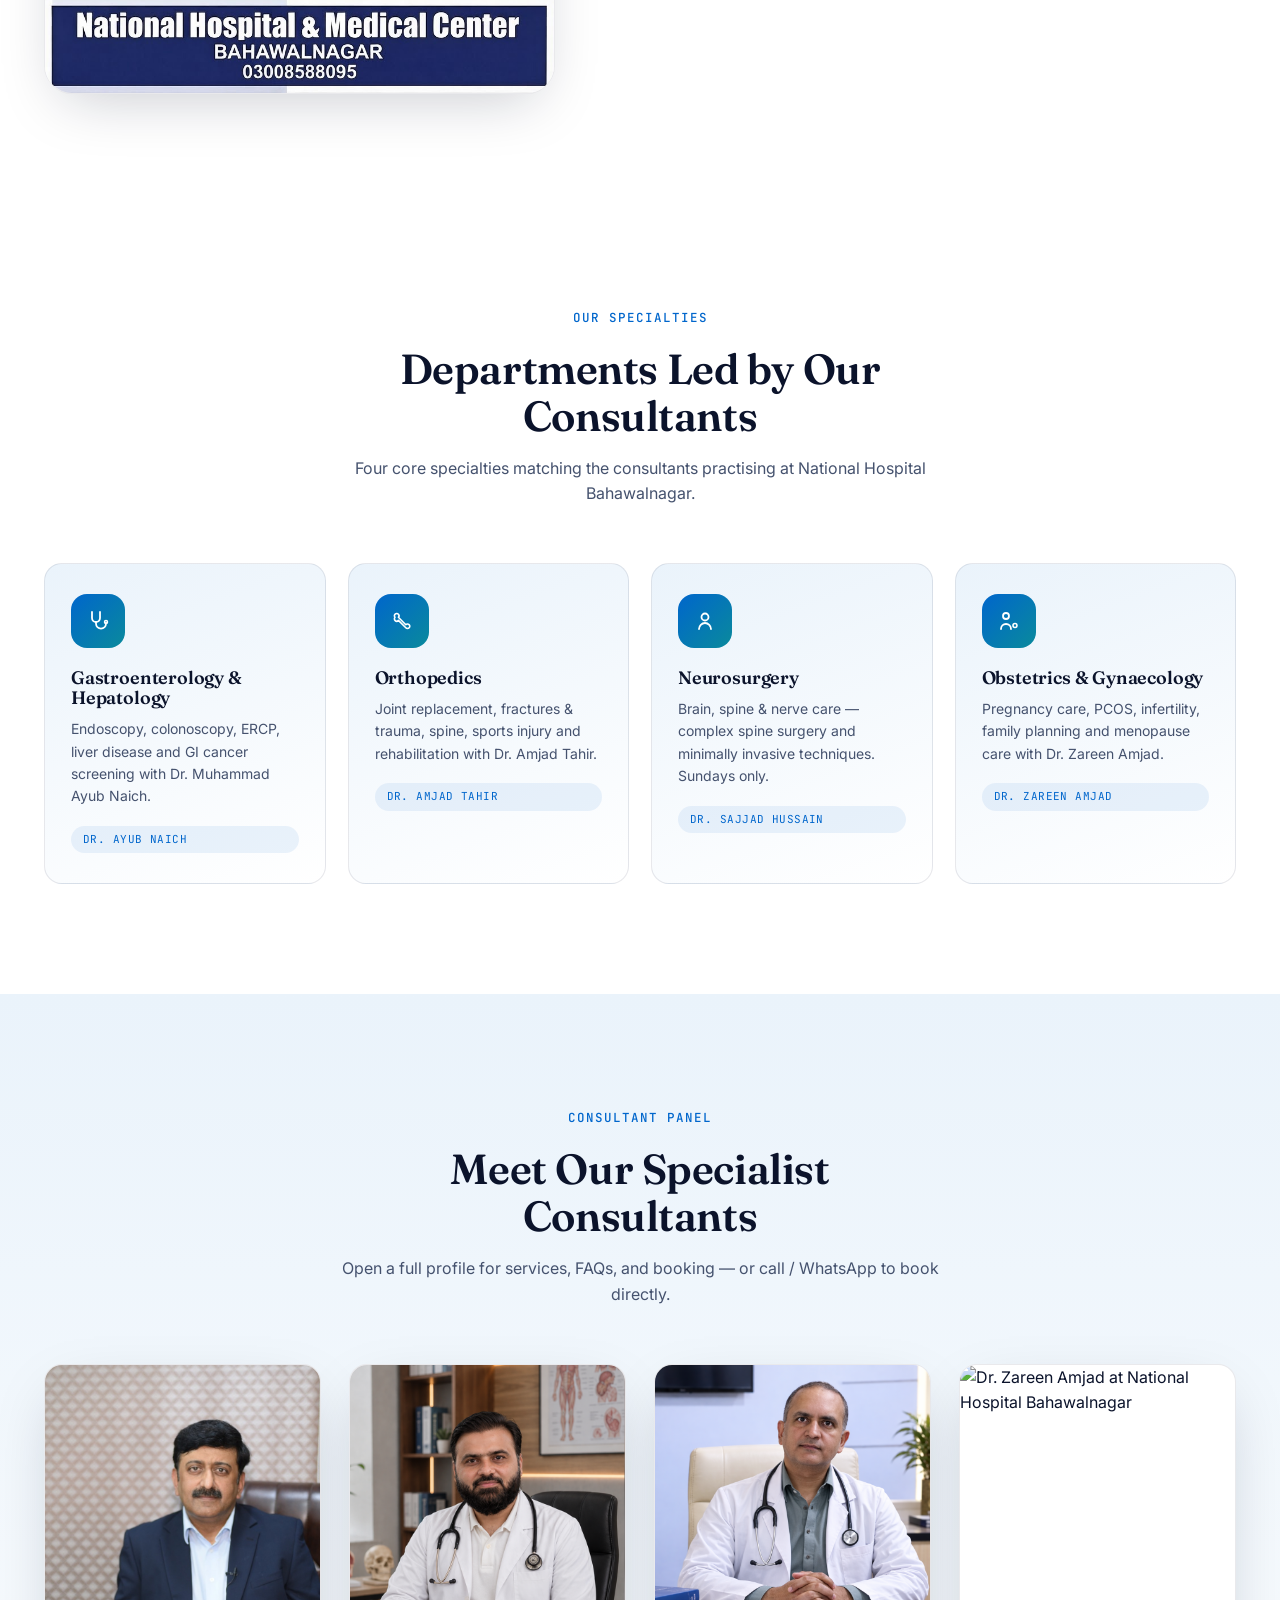
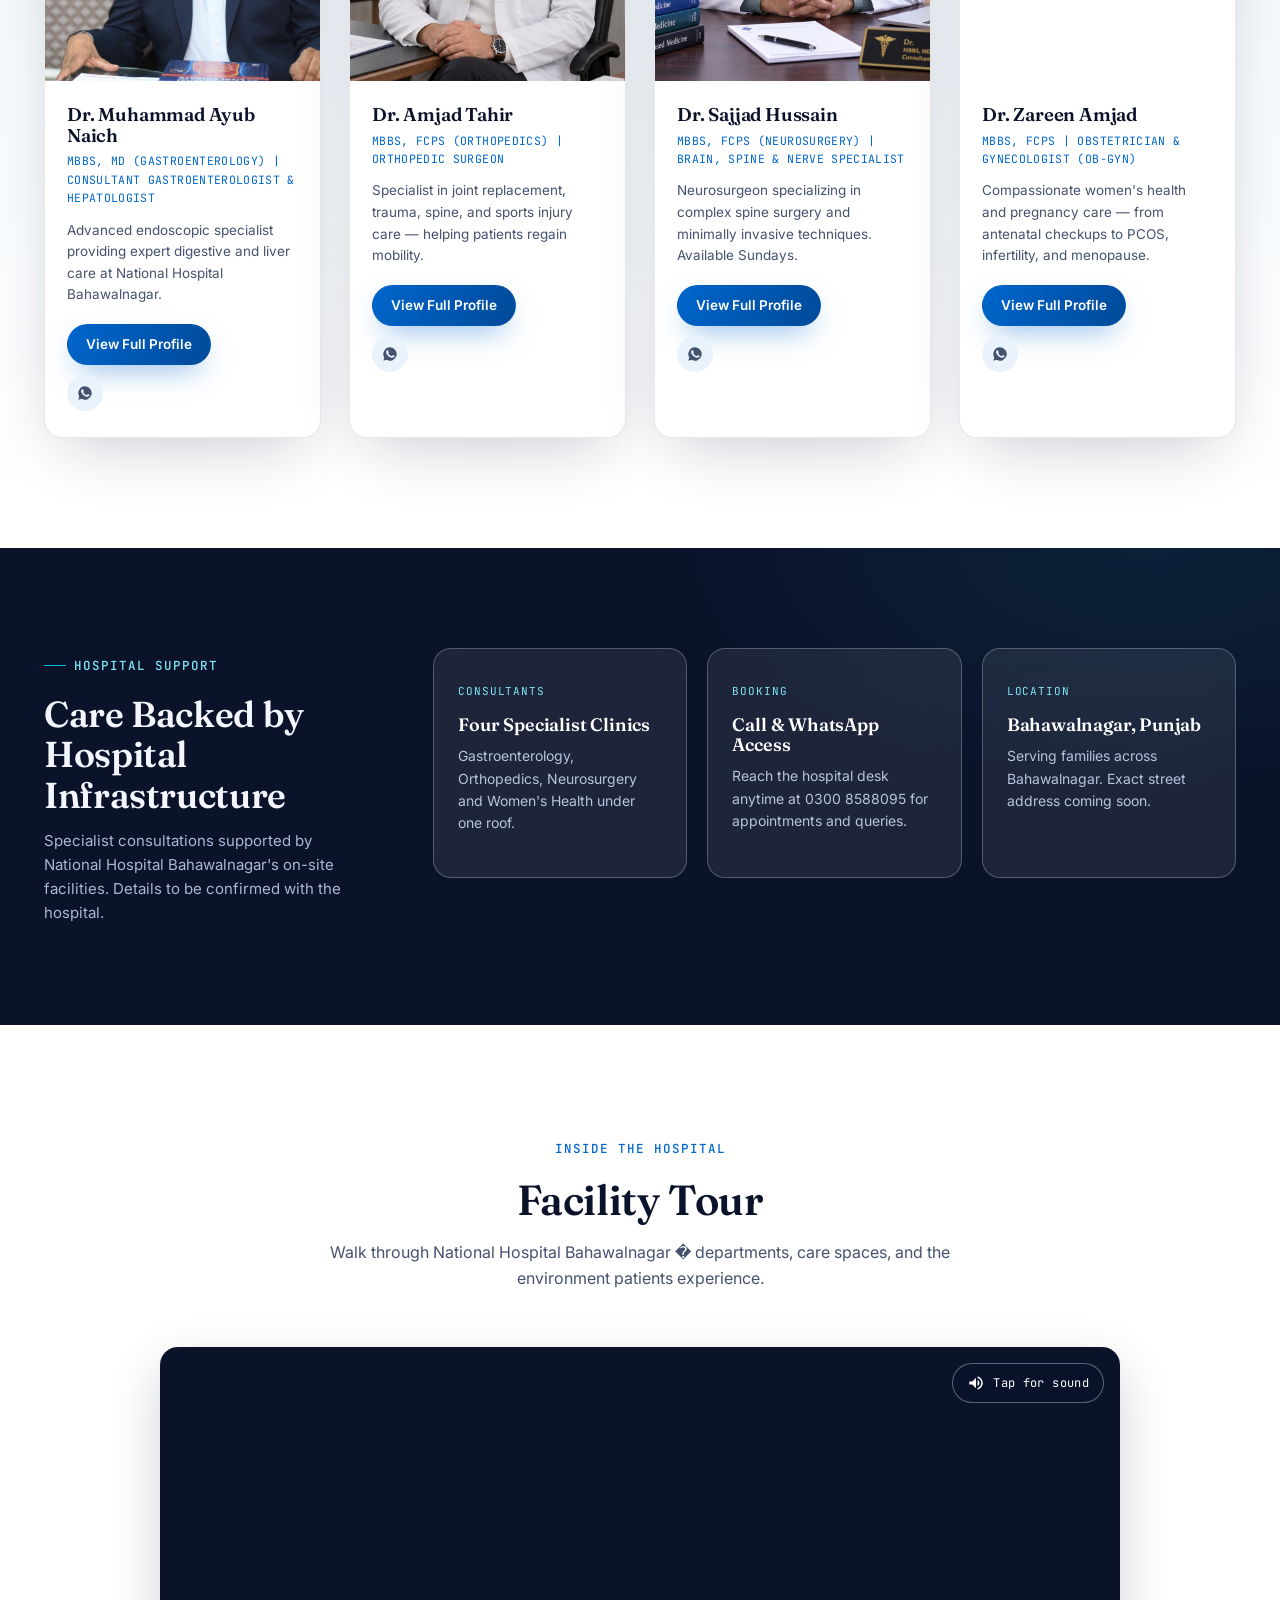
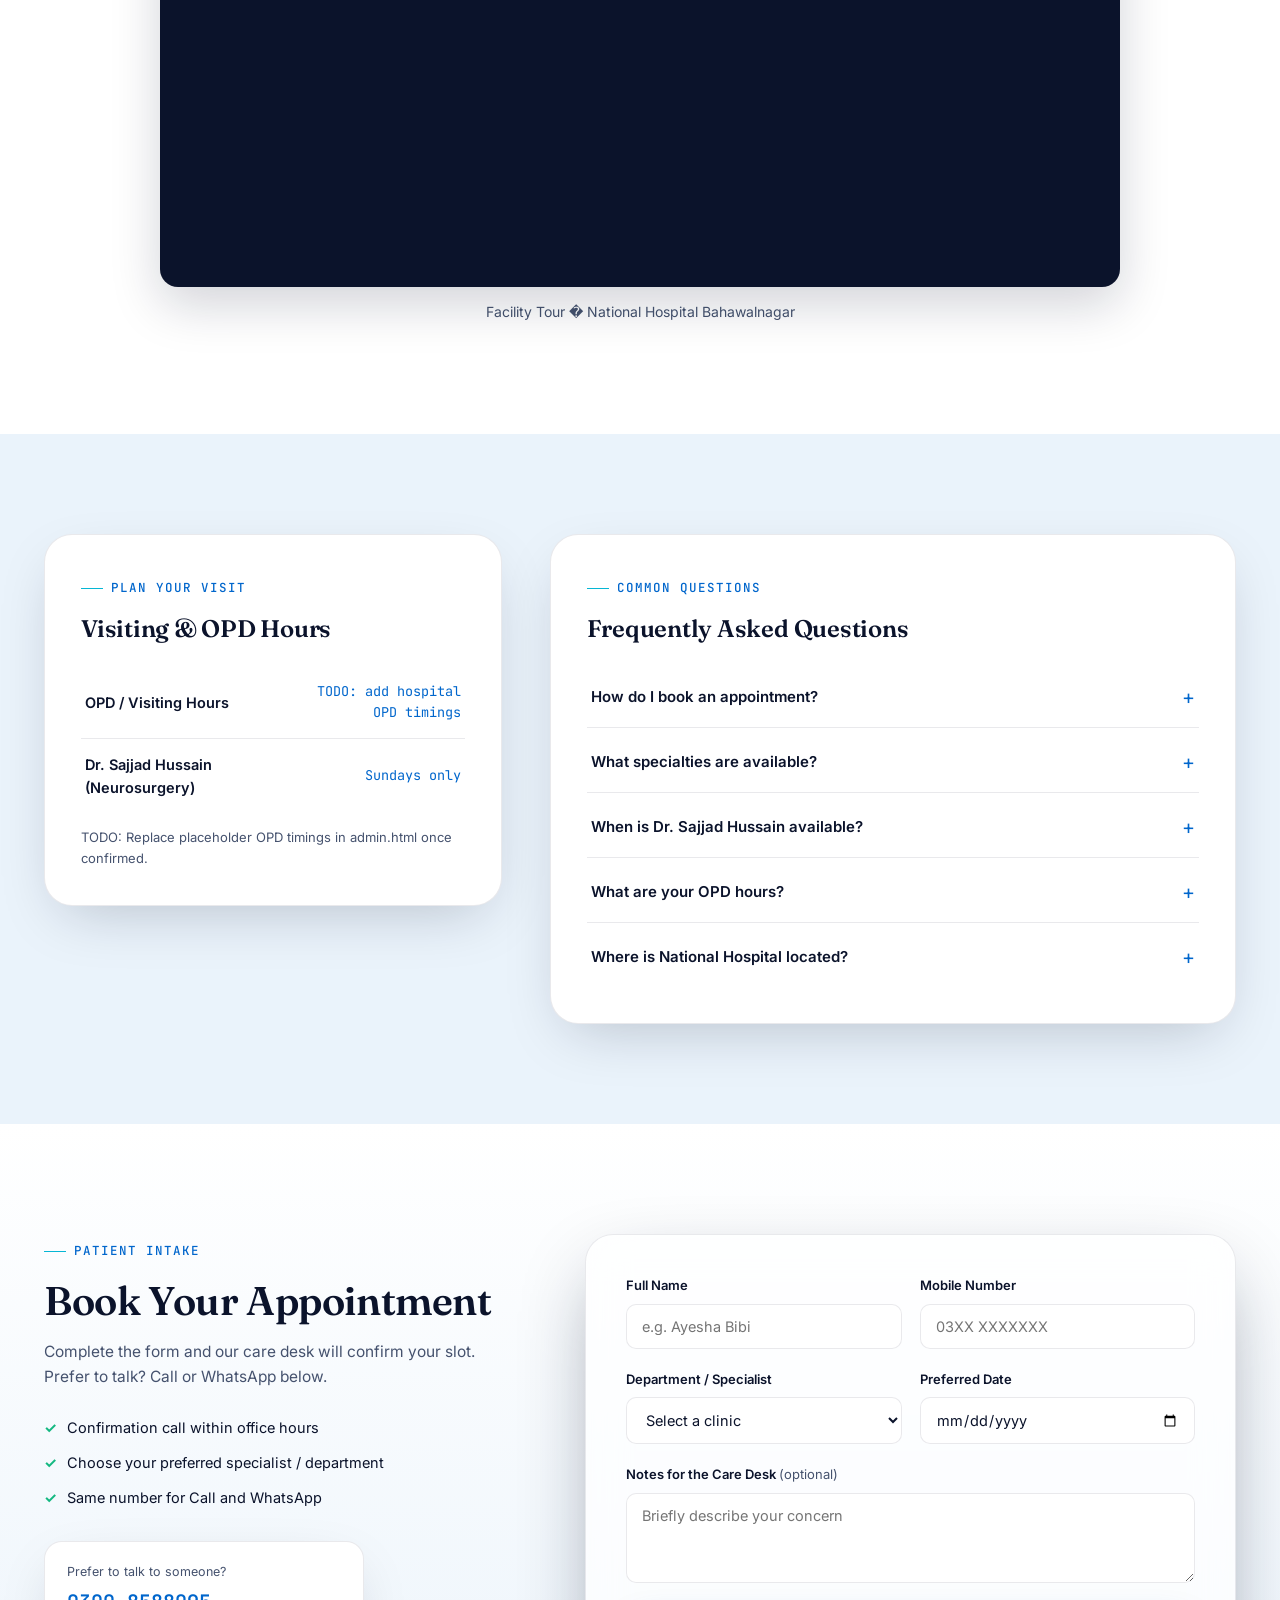
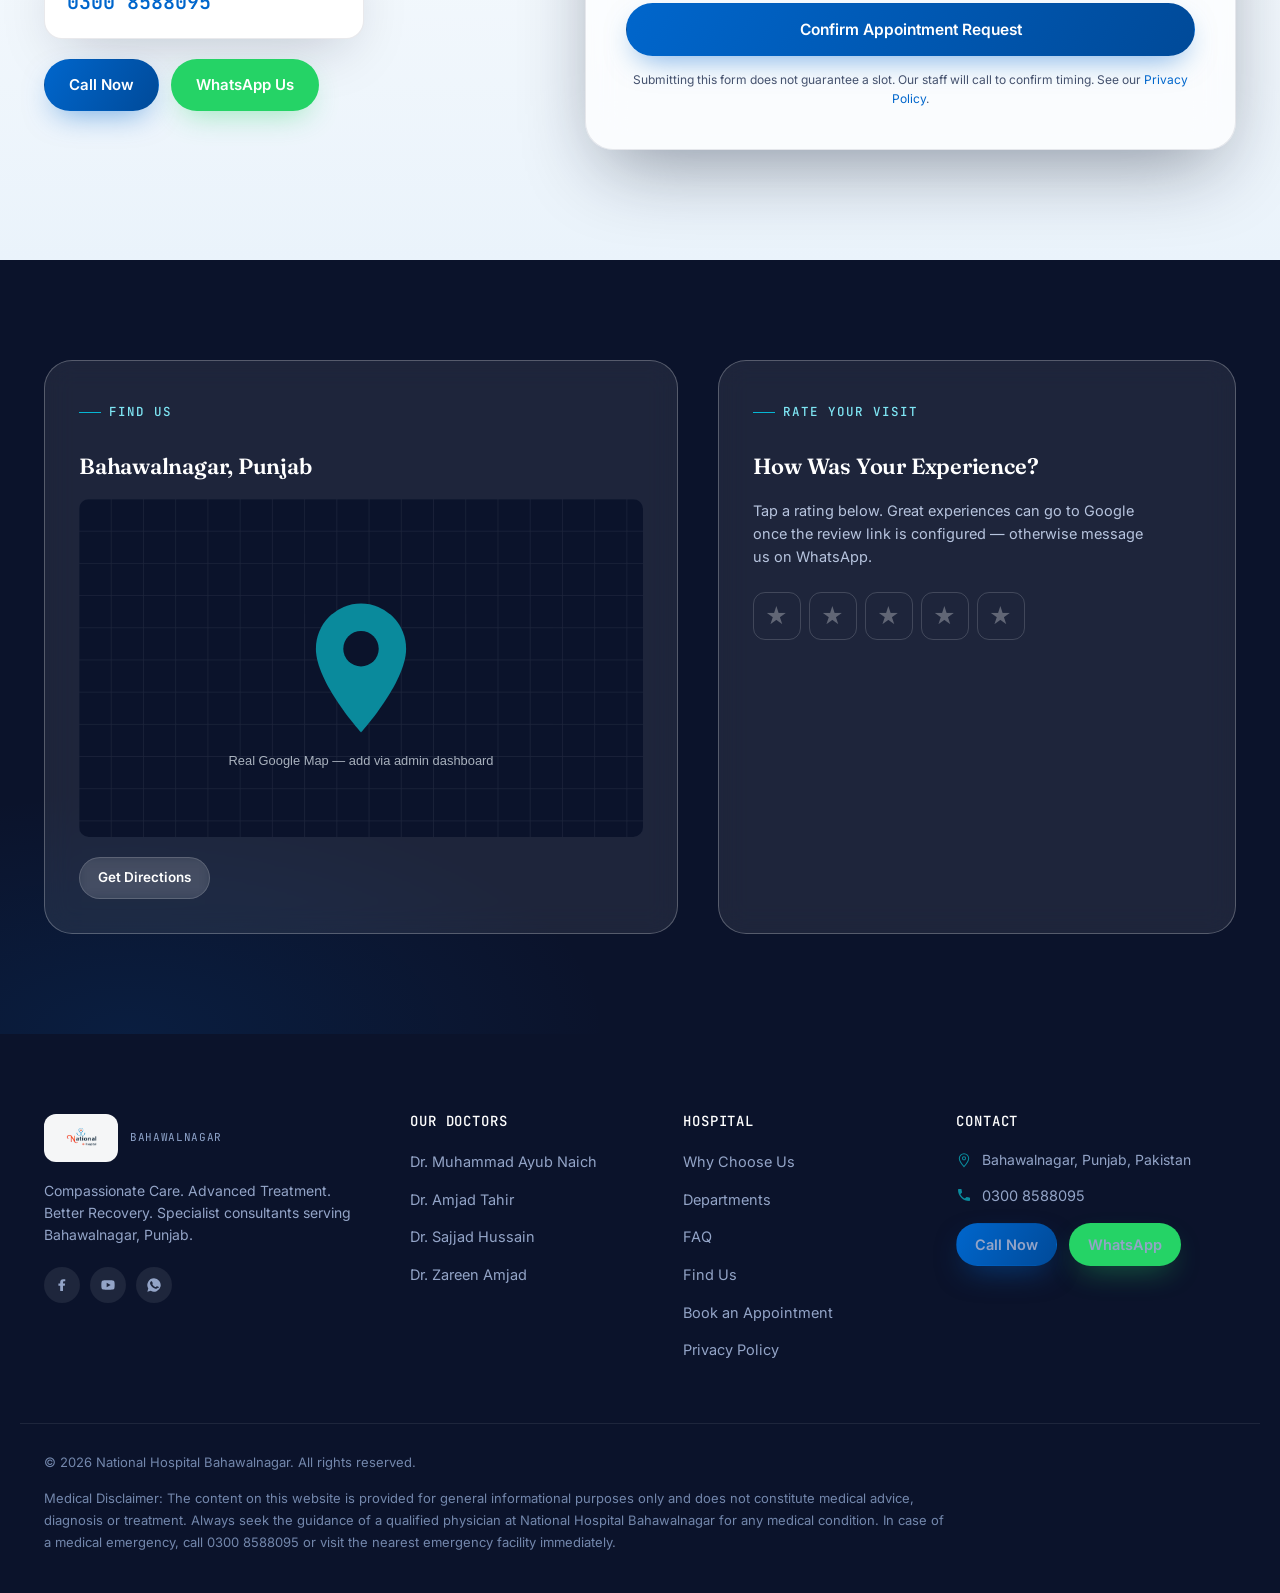
==== commit 7fe91857: "Zoom out Dr. Ayub profile crop for more natural framing. Co-authored-by: Cursor <cursoragent@cursor." ====
--- a/index.html
+++ b/index.html
@@ -172,7 +172,7 @@
 
         <div class="hero__trustline">
           <a href="#doctors" class="hero__avatars" id="heroAvatars" aria-label="Meet our doctors">
-            <img src="assets/doctors/dr-ayub/profile.jpg?v=2" alt="Dr. Muhammad Ayub Naich">
+            <img src="assets/doctors/dr-ayub/profile.jpg?v=3" alt="Dr. Muhammad Ayub Naich">
             <img src="assets/doctors/dr-amjad-tahir/profile.png?v=10" alt="Dr. Amjad Tahir">
             <img src="assets/doctors/dr-sajjad/profile.png" alt="Dr. Sajjad Hussain">
             <img src="assets/doctors/dr-zareen-amjad/profile.png" alt="Dr. Zareen Amjad">
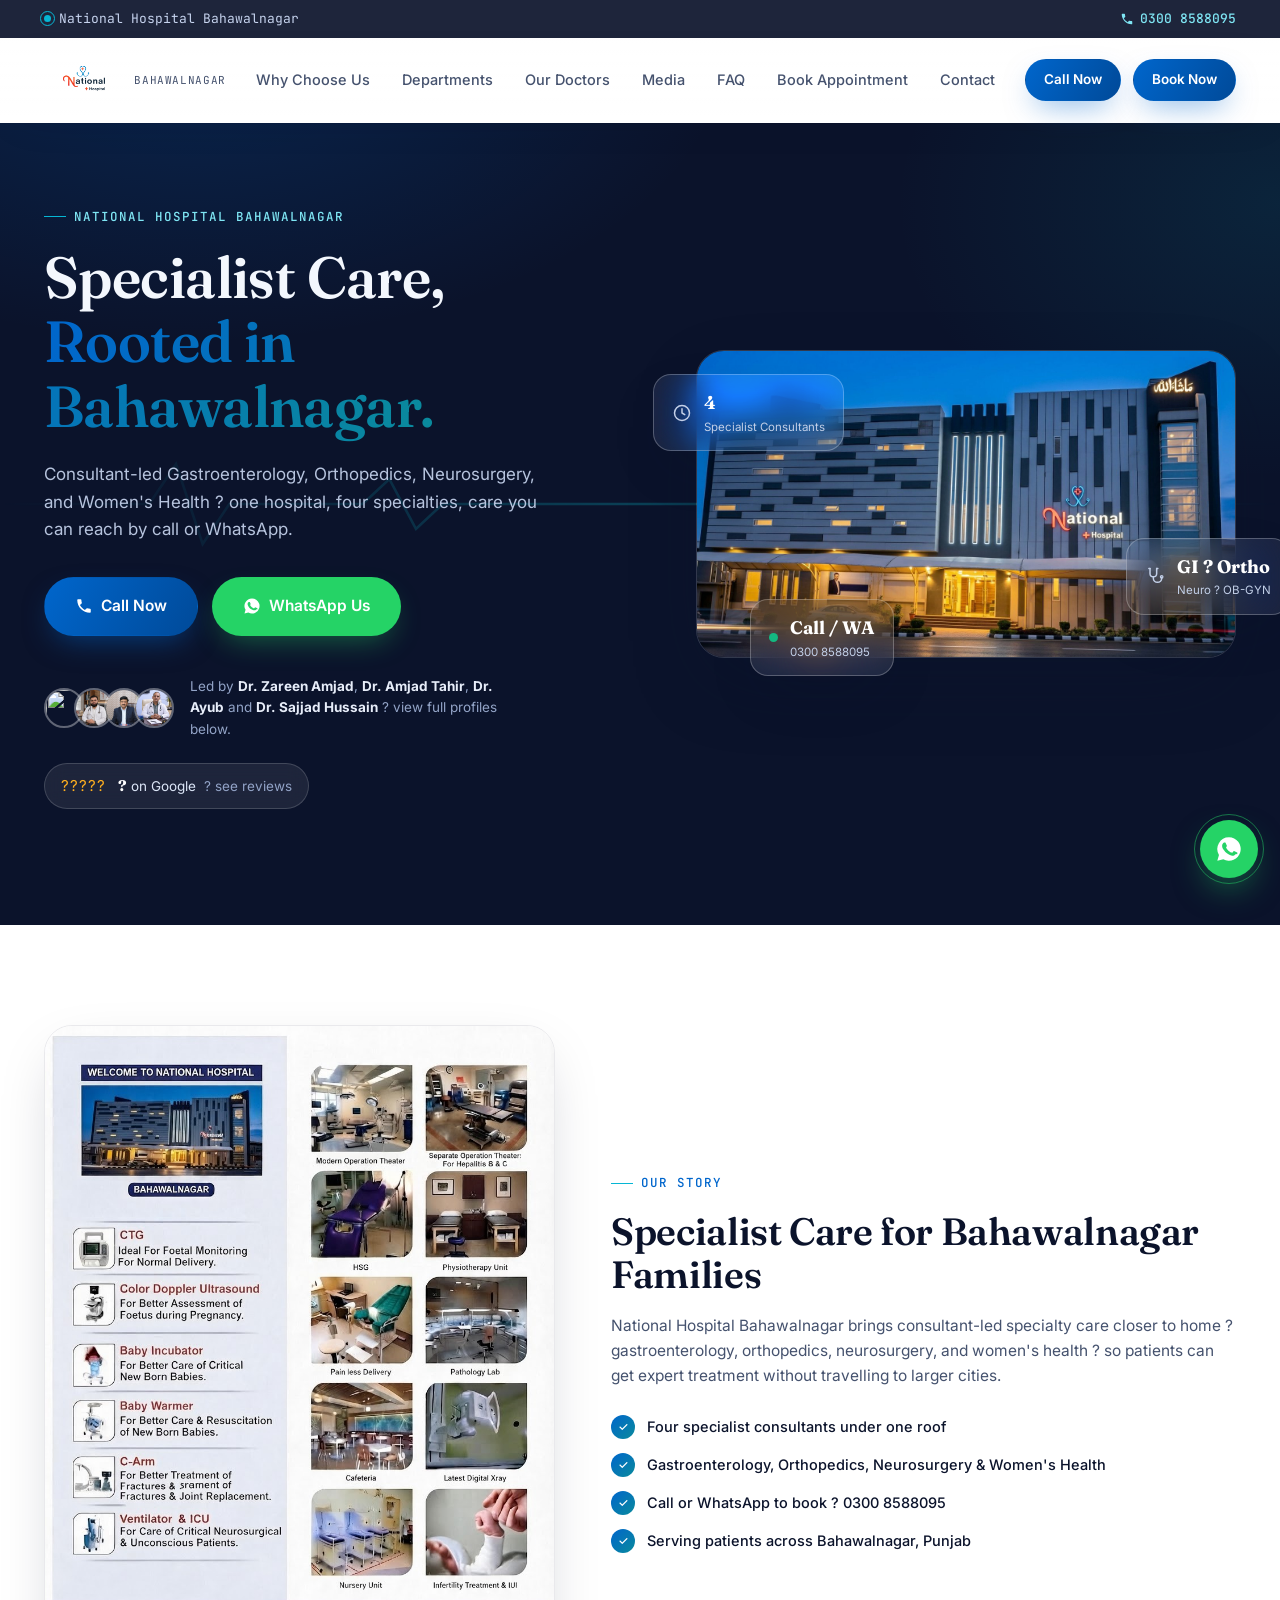
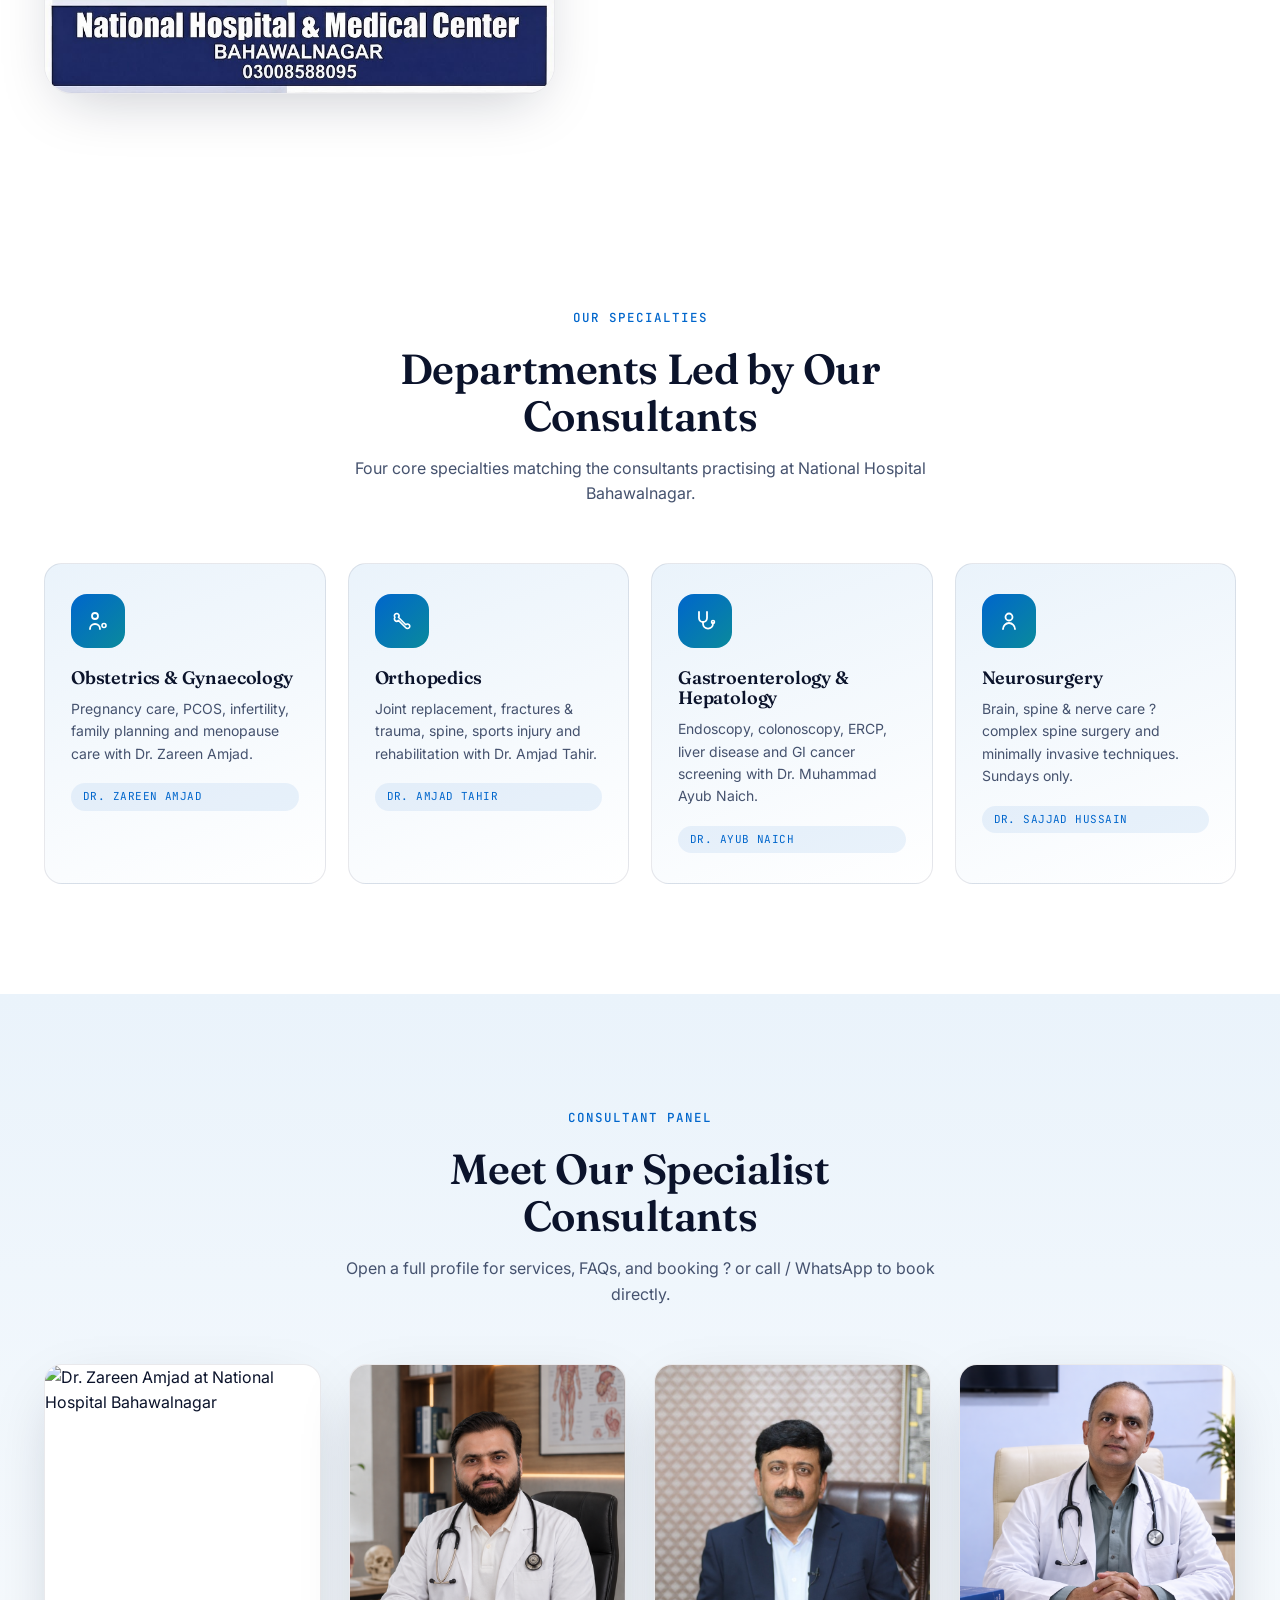
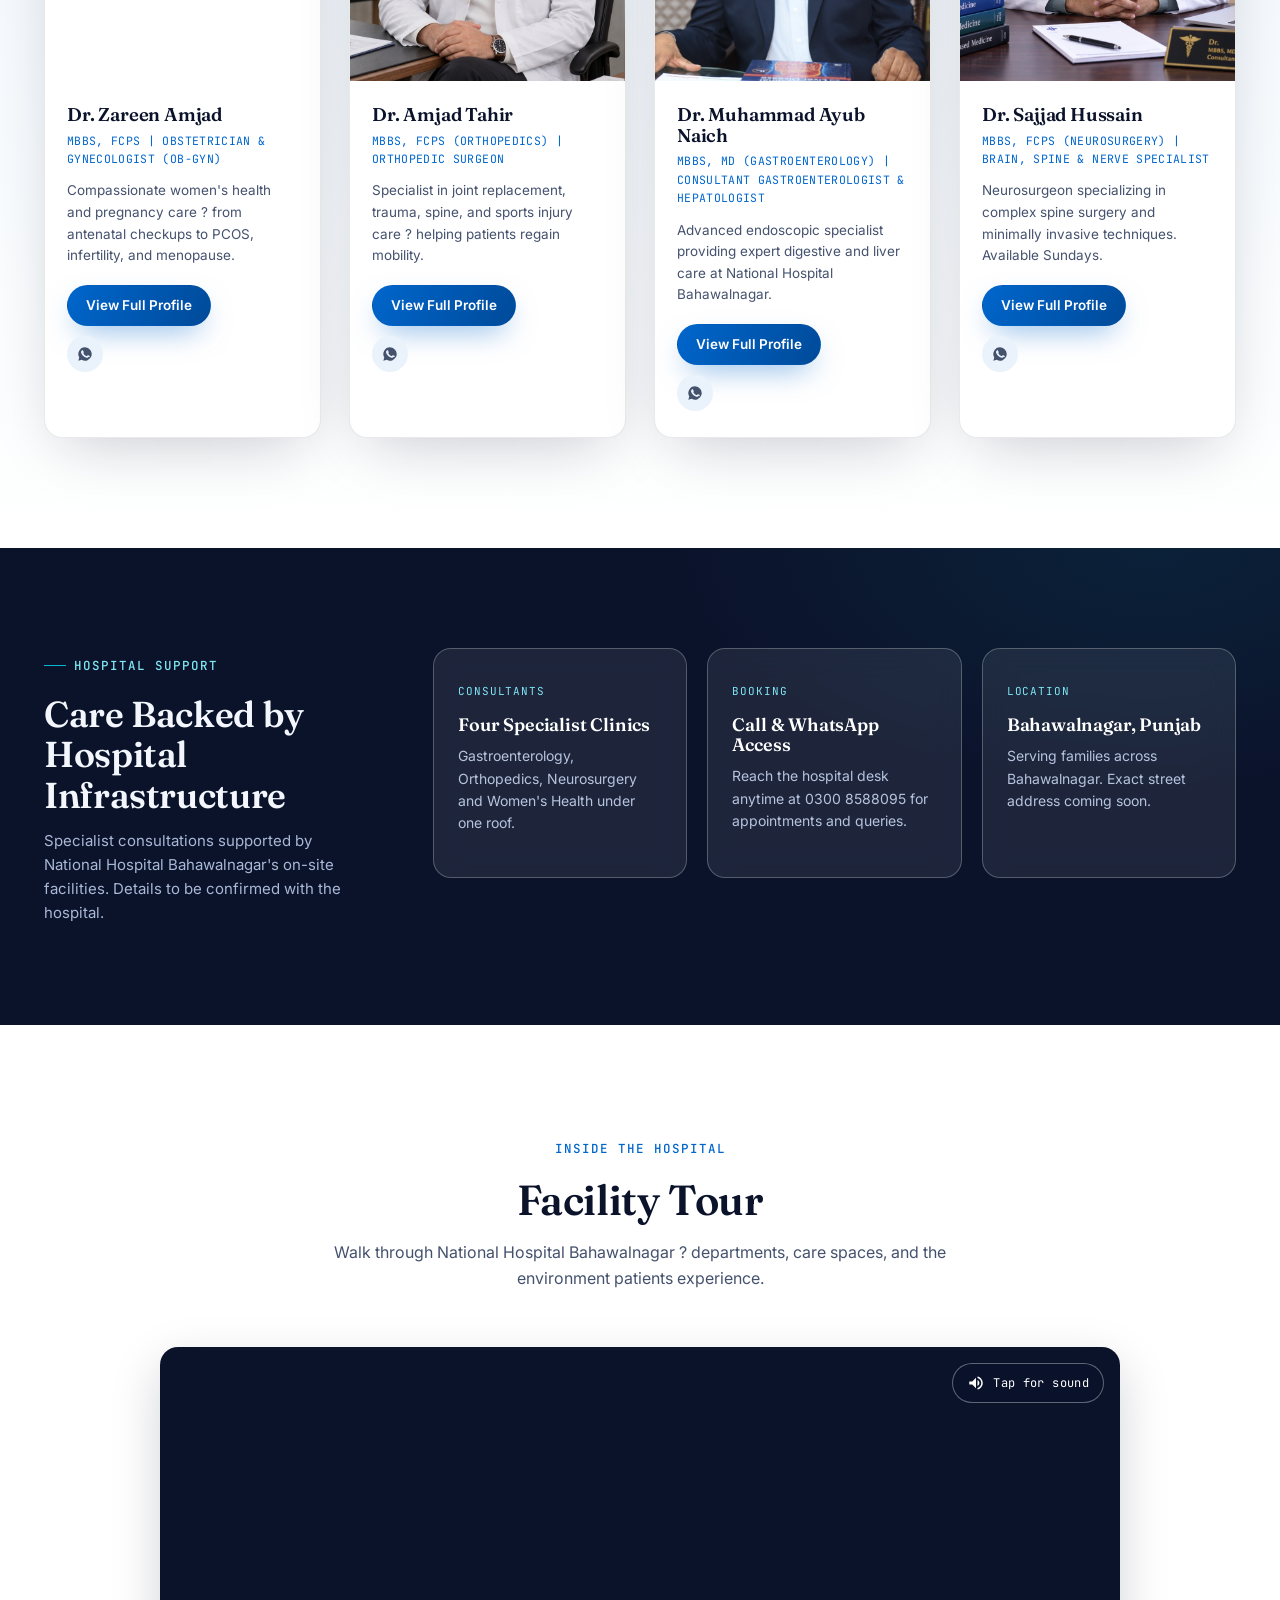
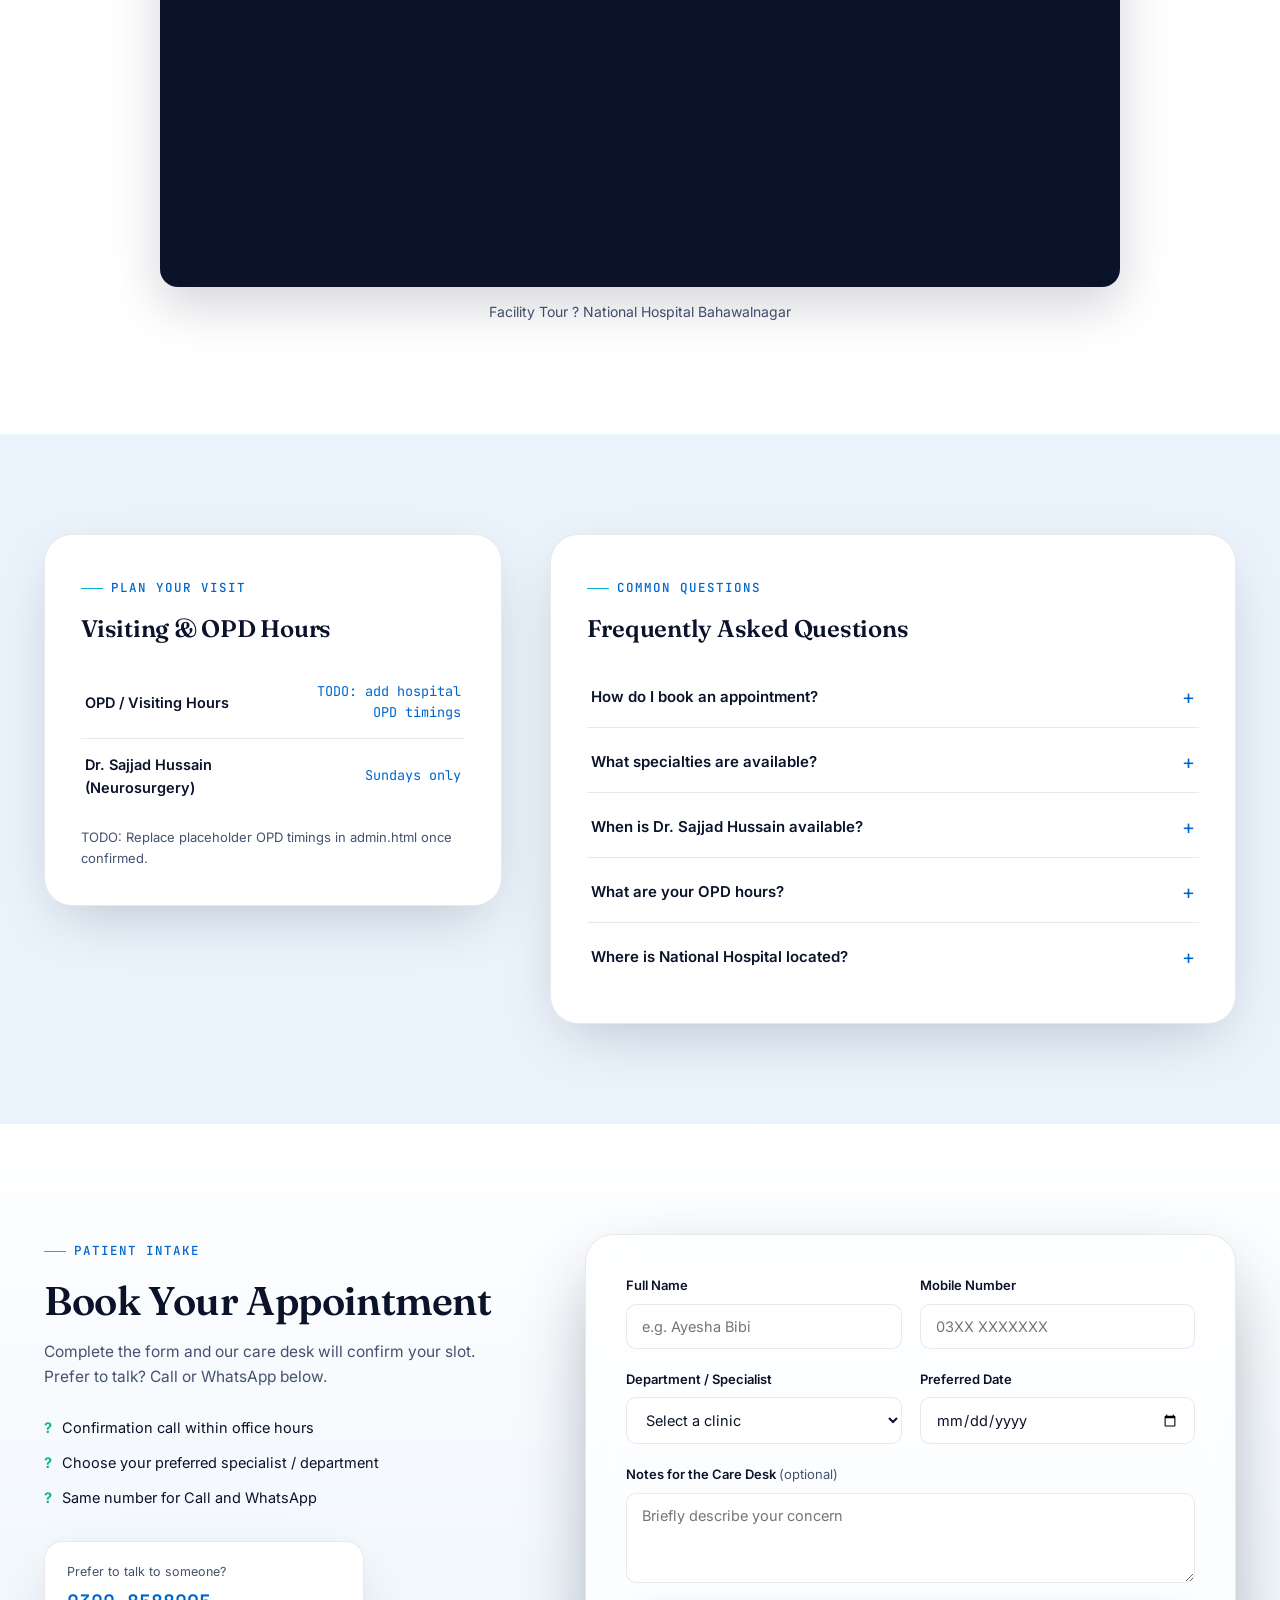
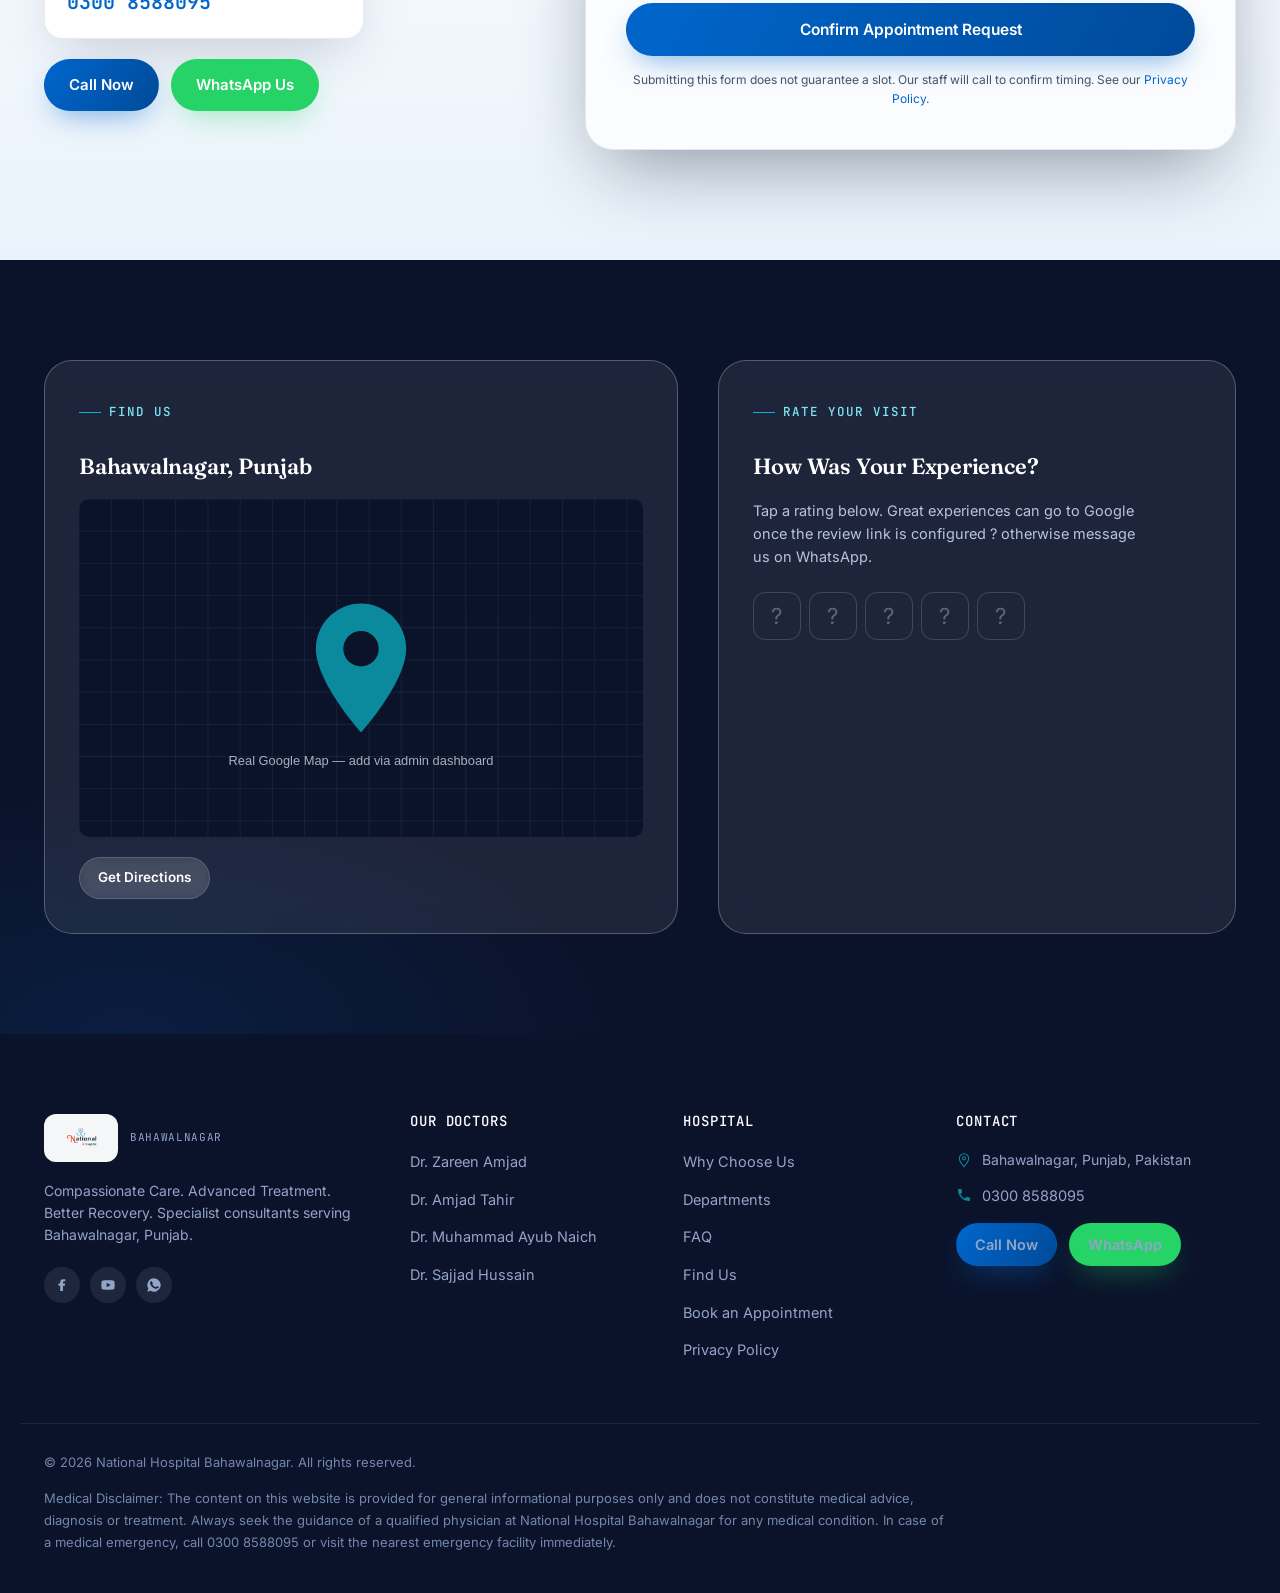
==== commit 627a1c4c: "Reorder consultants: Zareen, Amjad Tahir, Ayub, then Sajjad. Also ships the centered Ayub profile cr" ====
--- a/index.html
+++ b/index.html
@@ -3,13 +3,13 @@
 <head>
 <meta charset="UTF-8">
 <meta name="viewport" content="width=device-width, initial-scale=1.0">
-<title>National Hospital Bahawalnagar | Specialist Care — Gastroenterology, Orthopedics, Neurosurgery &amp; Women's Health</title>
-<meta name="description" content="National Hospital Bahawalnagar — consultant-led care in Gastroenterology, Orthopedics, Neurosurgery and Obstetrics &amp; Gynaecology. Call or WhatsApp 0300 8588095.">
+<title>National Hospital Bahawalnagar | Specialist Care ? Gastroenterology, Orthopedics, Neurosurgery &amp; Women's Health</title>
+<meta name="description" content="National Hospital Bahawalnagar ? consultant-led care in Gastroenterology, Orthopedics, Neurosurgery and Obstetrics &amp; Gynaecology. Call or WhatsApp 0300 8588095.">
 <meta name="theme-color" content="#0b132b">
 
 <!-- TODO: Replace DOMAIN_PLACEHOLDER with the real National Hospital domain before launch -->
 <meta property="og:title" content="National Hospital Bahawalnagar">
-<meta property="og:description" content="Specialist consultants in Gastroenterology, Orthopedics, Neurosurgery and Women's Health — Bahawalnagar, Punjab.">
+<meta property="og:description" content="Specialist consultants in Gastroenterology, Orthopedics, Neurosurgery and Women's Health ? Bahawalnagar, Punjab.">
 <meta property="og:type" content="website">
 <meta property="og:image" content="https://DOMAIN_PLACEHOLDER/assets/hospital/poster.jpg">
 <meta property="og:image:width" content="1200">
@@ -18,7 +18,7 @@
 <meta property="og:locale" content="en_PK">
 <meta name="twitter:card" content="summary_large_image">
 <meta name="twitter:title" content="National Hospital Bahawalnagar">
-<meta name="twitter:description" content="Specialist consultants in Gastroenterology, Orthopedics, Neurosurgery and Women's Health — Bahawalnagar, Punjab.">
+<meta name="twitter:description" content="Specialist consultants in Gastroenterology, Orthopedics, Neurosurgery and Women's Health ? Bahawalnagar, Punjab.">
 <meta name="twitter:image" content="https://DOMAIN_PLACEHOLDER/assets/hospital/poster.jpg">
 
 <link rel="preconnect" href="https://fonts.googleapis.com">
@@ -61,7 +61,7 @@
 </head>
 <body>
 
-<!-- SHARED: HEADER — keep in sync across all pages -->
+<!-- SHARED: HEADER ? keep in sync across all pages -->
 <div class="utility-bar">
   <div class="container utility-bar__inner">
     <div class="utility-bar__item">
@@ -155,7 +155,7 @@
           <span class="text-gradient">Rooted in Bahawalnagar.</span>
         </h1>
         <p class="hero__subtitle">
-          Consultant-led Gastroenterology, Orthopedics, Neurosurgery, and Women's Health —
+          Consultant-led Gastroenterology, Orthopedics, Neurosurgery, and Women's Health ?
           one hospital, four specialties, care you can reach by call or WhatsApp.
         </p>
 
@@ -172,20 +172,20 @@
 
         <div class="hero__trustline">
           <a href="#doctors" class="hero__avatars" id="heroAvatars" aria-label="Meet our doctors">
-            <img src="assets/doctors/dr-ayub/profile.jpg?v=3" alt="Dr. Muhammad Ayub Naich">
+            <img src="assets/doctors/dr-zareen-amjad/profile.png" alt="Dr. Zareen Amjad">
             <img src="assets/doctors/dr-amjad-tahir/profile.png?v=10" alt="Dr. Amjad Tahir">
+            <img src="assets/doctors/dr-ayub/profile.jpg?v=4" alt="Dr. Muhammad Ayub Naich">
             <img src="assets/doctors/dr-sajjad/profile.png" alt="Dr. Sajjad Hussain">
-            <img src="assets/doctors/dr-zareen-amjad/profile.png" alt="Dr. Zareen Amjad">
           </a>
-          <p>Led by <strong>Dr. Ayub</strong>, <strong>Dr. Amjad Tahir</strong>, <strong>Dr. Sajjad Hussain</strong> and <strong>Dr. Zareen Amjad</strong> — view full profiles below.</p>
-        </div>
-
-        <!-- TODO: Google rating — fill via admin.html when real rating/count/URL are available -->
+          <p>Led by <strong>Dr. Zareen Amjad</strong>, <strong>Dr. Amjad Tahir</strong>, <strong>Dr. Ayub</strong> and <strong>Dr. Sajjad Hussain</strong> ? view full profiles below.</p>
+        </div>
+
+        <!-- TODO: Google rating ? fill via admin.html when real rating/count/URL are available -->
         <a href="#" class="rating-badge" id="ratingBadge" target="_blank" rel="noopener" hidden>
-          <span class="rating-badge__stars" id="ratingBadgeStars" aria-hidden="true">★★★★★</span>
+          <span class="rating-badge__stars" id="ratingBadgeStars" aria-hidden="true">?????</span>
           <span class="rating-badge__text">
-            <strong id="ratingBadgeValue">—</strong> on Google
-            <span id="ratingBadgeCount">— see reviews</span>
+            <strong id="ratingBadgeValue">?</strong> on Google
+            <span id="ratingBadgeCount">? see reviews</span>
           </span>
         </a>
       </div>
@@ -205,8 +205,8 @@
           <div class="floating-card floating-card--2">
             <span class="floating-card__icon"><svg width="20" height="20" viewBox="0 0 24 24" fill="none"><path d="M6 3v6a4 4 0 0 0 8 0V3" stroke="currentColor" stroke-width="1.8" stroke-linecap="round" stroke-linejoin="round"/><path d="M6 3H4.6M14 3h1.4" stroke="currentColor" stroke-width="1.8" stroke-linecap="round"/><path d="M10 13v1.6a5 5 0 0 0 10 0V13.6" stroke="currentColor" stroke-width="1.8" stroke-linecap="round" stroke-linejoin="round"/><circle cx="20" cy="13" r="1.5" stroke="currentColor" stroke-width="1.5"/></svg></span>
             <div>
-              <strong>GI · Ortho</strong>
-              <span>Neuro · OB-GYN</span>
+              <strong>GI ? Ortho</strong>
+              <span>Neuro ? OB-GYN</span>
             </div>
           </div>
 
@@ -230,7 +230,7 @@
       <div class="our-story__copy">
         <span class="eyebrow eyebrow--dark" id="storyEyebrow">Our Story</span>
         <h2 id="storyTitle">Specialist Care for Bahawalnagar Families</h2>
-        <p id="storyParagraph">National Hospital Bahawalnagar brings consultant-led specialty care closer to home — gastroenterology, orthopedics, neurosurgery, and women's health — so patients can get expert treatment without travelling to larger cities.</p>
+        <p id="storyParagraph">National Hospital Bahawalnagar brings consultant-led specialty care closer to home ? gastroenterology, orthopedics, neurosurgery, and women's health ? so patients can get expert treatment without travelling to larger cities.</p>
         <ul class="our-story__points" id="storyPoints"></ul>
       </div>
     </div>
@@ -246,6 +246,20 @@
 
       <div class="dept-grid dept-grid--four">
 
+        <a href="doctors/dr-zareen-amjad.html" class="dept-card" tabindex="0">
+          <div class="dept-card__icon-wrap"><span class="dept-card__icon"><svg width="24" height="24" viewBox="0 0 24 24" fill="none"><circle cx="9" cy="7" r="3" stroke="#fff" stroke-width="1.8"/><path d="M4 20c0-3 2.2-5 5-5s5 2 5 5" stroke="#fff" stroke-width="1.8" stroke-linecap="round"/><circle cx="18" cy="16.5" r="2" stroke="#fff" stroke-width="1.6"/></svg></span></div>
+          <h3>Obstetrics &amp; Gynaecology</h3>
+          <p>Pregnancy care, PCOS, infertility, family planning and menopause care with Dr. Zareen Amjad.</p>
+          <span class="dept-card__tag">Dr. Zareen Amjad</span>
+        </a>
+
+        <a href="doctors/dr-amjad-tahir.html" class="dept-card" tabindex="0">
+          <div class="dept-card__icon-wrap"><span class="dept-card__icon"><svg width="24" height="24" viewBox="0 0 24 24" fill="none"><path d="M5 8.3a2.3 2.3 0 1 1 3.4-3.1 2.3 2.3 0 0 1 0 3.1l7.4 7.4a2.3 2.3 0 1 1 3.4 3.1 2.3 2.3 0 0 1-3.4 0L8.4 11.4a2.3 2.3 0 0 1-3.4-3.1z" stroke="#fff" stroke-width="1.6" stroke-linejoin="round"/></svg></span></div>
+          <h3>Orthopedics</h3>
+          <p>Joint replacement, fractures &amp; trauma, spine, sports injury and rehabilitation with Dr. Amjad Tahir.</p>
+          <span class="dept-card__tag">Dr. Amjad Tahir</span>
+        </a>
+
         <a href="doctors/dr-ayub.html" class="dept-card" tabindex="0">
           <div class="dept-card__icon-wrap"><span class="dept-card__icon"><svg width="24" height="24" viewBox="0 0 24 24" fill="none"><path d="M6 3v6a4 4 0 0 0 8 0V3" stroke="#fff" stroke-width="1.8" stroke-linecap="round"/><path d="M10 13v1.6a5 5 0 0 0 10 0V13.6" stroke="#fff" stroke-width="1.8" stroke-linecap="round"/><circle cx="20" cy="13" r="1.5" stroke="#fff" stroke-width="1.5"/></svg></span></div>
           <h3>Gastroenterology &amp; Hepatology</h3>
@@ -253,25 +267,11 @@
           <span class="dept-card__tag">Dr. Ayub Naich</span>
         </a>
 
-        <a href="doctors/dr-amjad-tahir.html" class="dept-card" tabindex="0">
-          <div class="dept-card__icon-wrap"><span class="dept-card__icon"><svg width="24" height="24" viewBox="0 0 24 24" fill="none"><path d="M5 8.3a2.3 2.3 0 1 1 3.4-3.1 2.3 2.3 0 0 1 0 3.1l7.4 7.4a2.3 2.3 0 1 1 3.4 3.1 2.3 2.3 0 0 1-3.4 0L8.4 11.4a2.3 2.3 0 0 1-3.4-3.1z" stroke="#fff" stroke-width="1.6" stroke-linejoin="round"/></svg></span></div>
-          <h3>Orthopedics</h3>
-          <p>Joint replacement, fractures &amp; trauma, spine, sports injury and rehabilitation with Dr. Amjad Tahir.</p>
-          <span class="dept-card__tag">Dr. Amjad Tahir</span>
-        </a>
-
         <a href="doctors/dr-sajjad.html" class="dept-card" tabindex="0">
           <div class="dept-card__icon-wrap"><span class="dept-card__icon"><svg width="24" height="24" viewBox="0 0 24 24" fill="none"><circle cx="12" cy="8" r="3.5" stroke="#fff" stroke-width="1.8"/><path d="M6 20c0-3.3 2.7-6 6-6s6 2.7 6 6" stroke="#fff" stroke-width="1.8" stroke-linecap="round"/></svg></span></div>
           <h3>Neurosurgery</h3>
-          <p>Brain, spine &amp; nerve care — complex spine surgery and minimally invasive techniques. Sundays only.</p>
+          <p>Brain, spine &amp; nerve care ? complex spine surgery and minimally invasive techniques. Sundays only.</p>
           <span class="dept-card__tag">Dr. Sajjad Hussain</span>
-        </a>
-
-        <a href="doctors/dr-zareen-amjad.html" class="dept-card" tabindex="0">
-          <div class="dept-card__icon-wrap"><span class="dept-card__icon"><svg width="24" height="24" viewBox="0 0 24 24" fill="none"><circle cx="9" cy="7" r="3" stroke="#fff" stroke-width="1.8"/><path d="M4 20c0-3 2.2-5 5-5s5 2 5 5" stroke="#fff" stroke-width="1.8" stroke-linecap="round"/><circle cx="18" cy="16.5" r="2" stroke="#fff" stroke-width="1.6"/></svg></span></div>
-          <h3>Obstetrics &amp; Gynaecology</h3>
-          <p>Pregnancy care, PCOS, infertility, family planning and menopause care with Dr. Zareen Amjad.</p>
-          <span class="dept-card__tag">Dr. Zareen Amjad</span>
         </a>
 
       </div>
@@ -284,7 +284,7 @@
       <div class="section-head">
         <span class="eyebrow eyebrow--dark">Consultant Panel</span>
         <h2>Meet Our Specialist Consultants</h2>
-        <p>Open a full profile for services, FAQs, and booking — or call / WhatsApp to book directly.</p>
+        <p>Open a full profile for services, FAQs, and booking ? or call / WhatsApp to book directly.</p>
       </div>
       <div class="doctor-grid doctor-grid--four" id="doctorGrid"></div>
     </div>
@@ -323,7 +323,7 @@
       <div class="section-head">
         <span class="eyebrow eyebrow--dark">Inside The Hospital</span>
         <h2>Facility Tour</h2>
-        <p>Walk through National Hospital Bahawalnagar � departments, care spaces, and the environment patients experience.</p>
+        <p>Walk through National Hospital Bahawalnagar ? departments, care spaces, and the environment patients experience.</p>
       </div>
       <div class="video-grid video-grid--single" id="videoGrid"></div>
     </div>
@@ -361,9 +361,9 @@
         <p>Complete the form and our care desk will confirm your slot. Prefer to talk? Call or WhatsApp below.</p>
 
         <ul class="booking__points">
-          <li><span>✓</span> Confirmation call within office hours</li>
-          <li><span>✓</span> Choose your preferred specialist / department</li>
-          <li><span>✓</span> Same number for Call and WhatsApp</li>
+          <li><span>?</span> Confirmation call within office hours</li>
+          <li><span>?</span> Choose your preferred specialist / department</li>
+          <li><span>?</span> Same number for Call and WhatsApp</li>
         </ul>
 
         <div class="booking__helpline">
@@ -397,10 +397,10 @@
               <label for="department">Department / Specialist</label>
               <select id="department" name="department" required>
                 <option value="" disabled selected>Select a clinic</option>
-                <option value="Gastroenterology &amp; Hepatology — Dr. Ayub">Gastroenterology &amp; Hepatology — Dr. Ayub</option>
-                <option value="Orthopedics — Dr. Amjad Tahir">Orthopedics — Dr. Amjad Tahir</option>
-                <option value="Neurosurgery — Dr. Sajjad Hussain (Sunday)">Neurosurgery — Dr. Sajjad Hussain (Sunday)</option>
-                <option value="Obstetrics &amp; Gynaecology — Dr. Zareen Amjad">Obstetrics &amp; Gynaecology — Dr. Zareen Amjad</option>
+                <option value="Obstetrics &amp; Gynaecology ? Dr. Zareen Amjad">Obstetrics &amp; Gynaecology ? Dr. Zareen Amjad</option>
+                <option value="Orthopedics ? Dr. Amjad Tahir">Orthopedics ? Dr. Amjad Tahir</option>
+                <option value="Gastroenterology &amp; Hepatology ? Dr. Ayub">Gastroenterology &amp; Hepatology ? Dr. Ayub</option>
+                <option value="Neurosurgery ? Dr. Sajjad Hussain (Sunday)">Neurosurgery ? Dr. Sajjad Hussain (Sunday)</option>
               </select>
               <span class="field__error" data-error-for="department">Please select a department.</span>
             </div>
@@ -423,7 +423,7 @@
         </form>
 
         <div class="booking-success" id="bookingSuccess" hidden>
-          <div class="booking-success__icon">✓</div>
+          <div class="booking-success__icon">?</div>
           <h3>Request Received</h3>
           <p id="bookingSuccessText">Thank you. Our patient care desk will call you shortly to confirm your appointment.</p>
           <button class="btn btn--outline btn--sm" id="bookAnotherBtn">Book Another Appointment</button>
@@ -440,8 +440,8 @@
       <span class="eyebrow eyebrow--light">Find Us</span>
       <h2>Bahawalnagar, Punjab</h2>
       <div class="map-card__embed" id="mapEmbed">
-        <!-- TODO: Paste real Google Maps iframe via admin.html → Google Map Embed -->
-        <img src="assets/map-placeholder.svg" alt="Map placeholder — paste Google Maps embed via admin.html" class="map-card__placeholder">
+        <!-- TODO: Paste real Google Maps iframe via admin.html ? Google Map Embed -->
+        <img src="assets/map-placeholder.svg" alt="Map placeholder ? paste Google Maps embed via admin.html" class="map-card__placeholder">
       </div>
       <a href="https://www.google.com/maps/dir/?api=1&destination=Bahawalnagar%2C%20Punjab%2C%20Pakistan" id="mapDirectionsBtn" class="btn btn--outline-light btn--sm" target="_blank" rel="noopener">Get Directions</a>
     </div>
@@ -449,13 +449,13 @@
     <div class="review-card">
       <span class="eyebrow eyebrow--light">Rate Your Visit</span>
       <h2>How Was Your Experience?</h2>
-      <p>Tap a rating below. Great experiences can go to Google once the review link is configured — otherwise message us on WhatsApp.</p>
+      <p>Tap a rating below. Great experiences can go to Google once the review link is configured ? otherwise message us on WhatsApp.</p>
       <div class="review-stars" id="reviewStars" role="group" aria-label="Rate your visit from 1 to 5 stars">
-        <button type="button" class="review-star" data-star="1" aria-label="1 star">★</button>
-        <button type="button" class="review-star" data-star="2" aria-label="2 stars">★</button>
-        <button type="button" class="review-star" data-star="3" aria-label="3 stars">★</button>
-        <button type="button" class="review-star" data-star="4" aria-label="4 stars">★</button>
-        <button type="button" class="review-star" data-star="5" aria-label="5 stars">★</button>
+        <button type="button" class="review-star" data-star="1" aria-label="1 star">?</button>
+        <button type="button" class="review-star" data-star="2" aria-label="2 stars">?</button>
+        <button type="button" class="review-star" data-star="3" aria-label="3 stars">?</button>
+        <button type="button" class="review-star" data-star="4" aria-label="4 stars">?</button>
+        <button type="button" class="review-star" data-star="5" aria-label="5 stars">?</button>
       </div>
       <div class="review-feedback" id="reviewFeedback" hidden>
         <p id="reviewFeedbackText"></p>
@@ -465,12 +465,12 @@
   </div>
 </section>
 
-<!-- SHARED: FLOATING WHATSAPP — keep in sync across all pages -->
+<!-- SHARED: FLOATING WHATSAPP ? keep in sync across all pages -->
 <a href="https://wa.me/923008588095?text=Hello%2C%20I%20want%20to%20book%20an%20appointment%20at%20National%20Hospital%20Bahawalnagar" class="whatsapp-float" id="whatsappFloat" target="_blank" rel="noopener" aria-label="Chat with us on WhatsApp">
   <svg width="28" height="28" viewBox="0 0 24 24" fill="currentColor"><path d="M12 2a10 10 0 0 0-8.6 15.1L2 22l5.1-1.3A10 10 0 1 0 12 2zm5.8 14.3c-.2.7-1.4 1.3-2 1.4-.5.1-1.1.1-1.8-.1-.4-.1-1-.3-1.7-.6-3-1.3-4.9-4.3-5-4.5-.1-.2-1.2-1.6-1.2-3.1s.8-2.2 1.1-2.5c.3-.3.6-.4.8-.4h.6c.2 0 .4 0 .6.5l.9 2.1c.1.2.1.4 0 .6l-.4.6c-.1.2-.3.4-.1.7.2.4.9 1.5 1.9 2.4 1.3 1.2 2.4 1.5 2.8 1.7.3.1.5.1.7-.1l.9-1c.2-.3.5-.2.8-.1l1.9.9c.2.1.4.2.5.3.1.2.1.9-.1 1.5z"/></svg>
 </a>
 
-<!-- SHARED: FOOTER — keep in sync across all pages -->
+<!-- SHARED: FOOTER ? keep in sync across all pages -->
 <footer class="site-footer" id="contact">
   <div class="container footer__grid">
     <div class="footer__col footer__col--brand">
@@ -500,10 +500,10 @@
     <div class="footer__col">
       <h4>Our Doctors</h4>
       <ul>
+        <li><a href="doctors/dr-zareen-amjad.html">Dr. Zareen Amjad</a></li>
+        <li><a href="doctors/dr-amjad-tahir.html">Dr. Amjad Tahir</a></li>
         <li><a href="doctors/dr-ayub.html">Dr. Muhammad Ayub Naich</a></li>
-        <li><a href="doctors/dr-amjad-tahir.html">Dr. Amjad Tahir</a></li>
         <li><a href="doctors/dr-sajjad.html">Dr. Sajjad Hussain</a></li>
-        <li><a href="doctors/dr-zareen-amjad.html">Dr. Zareen Amjad</a></li>
       </ul>
     </div>
 
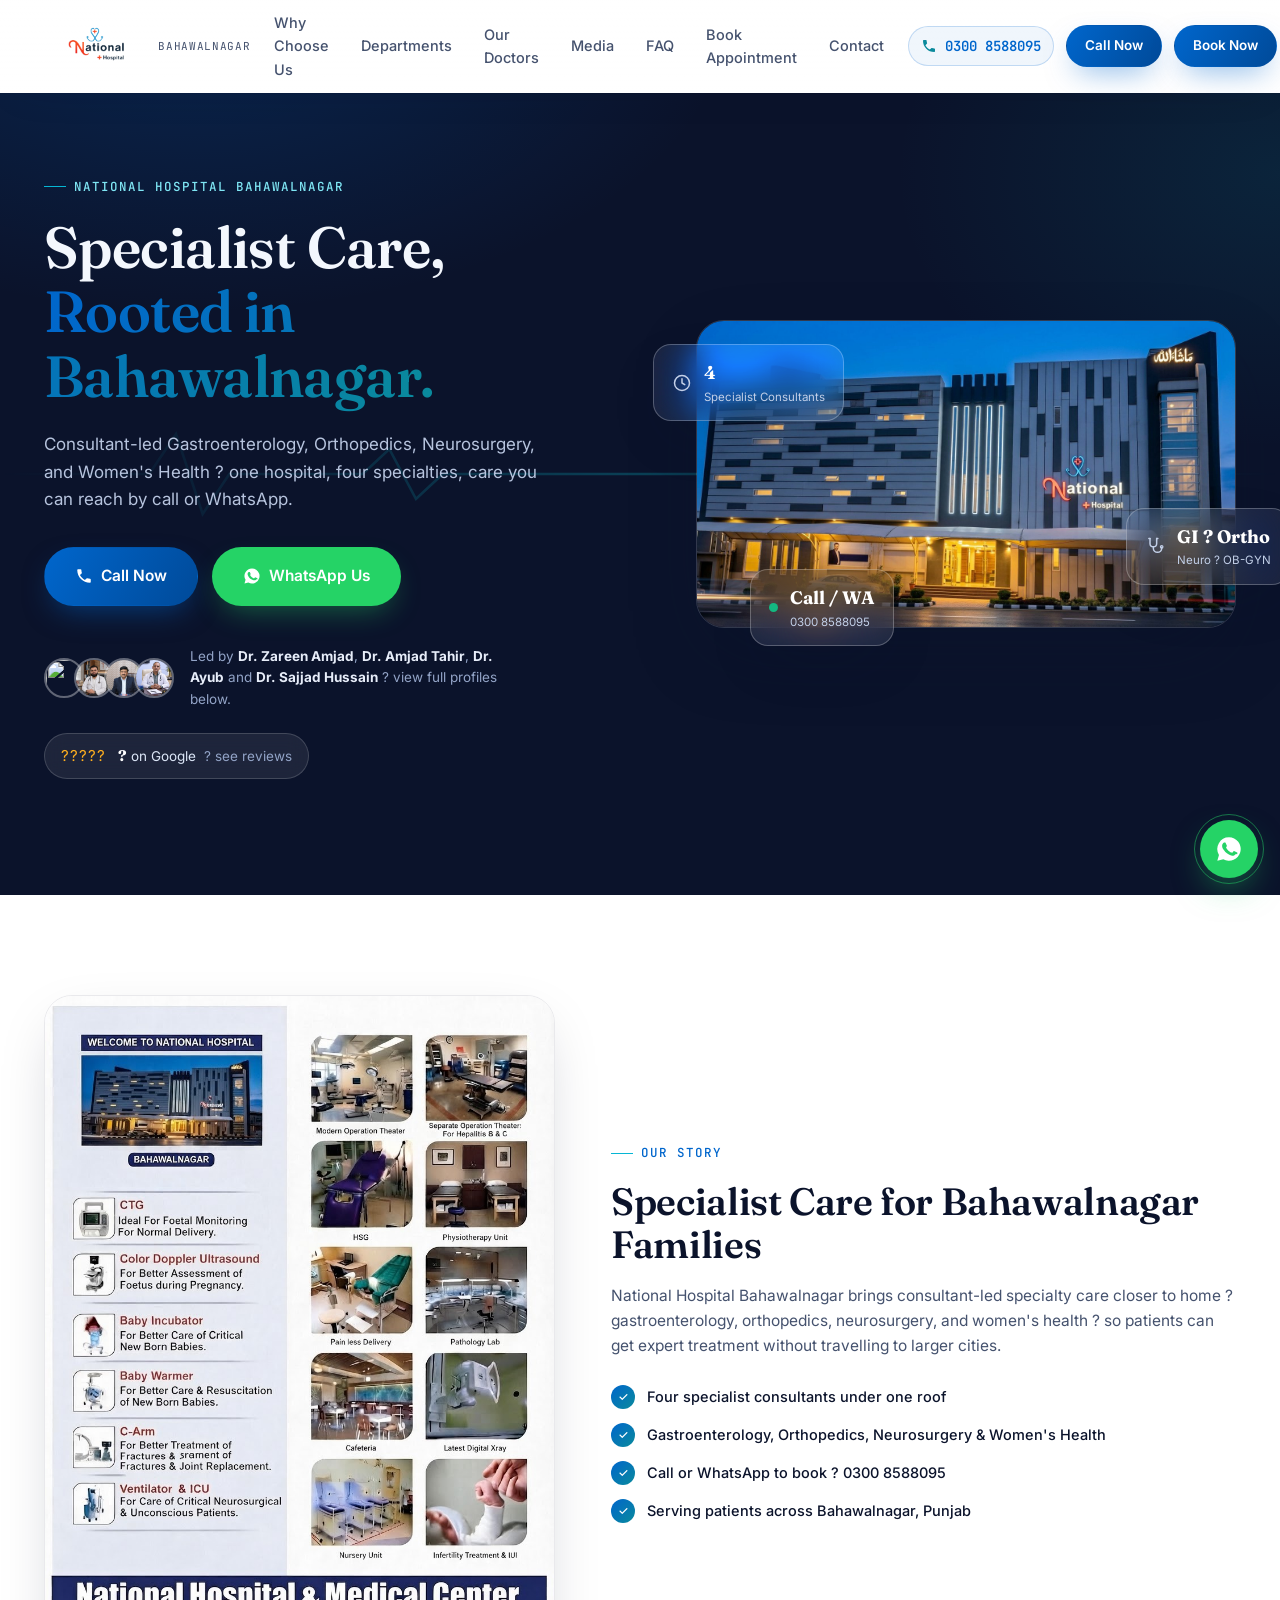
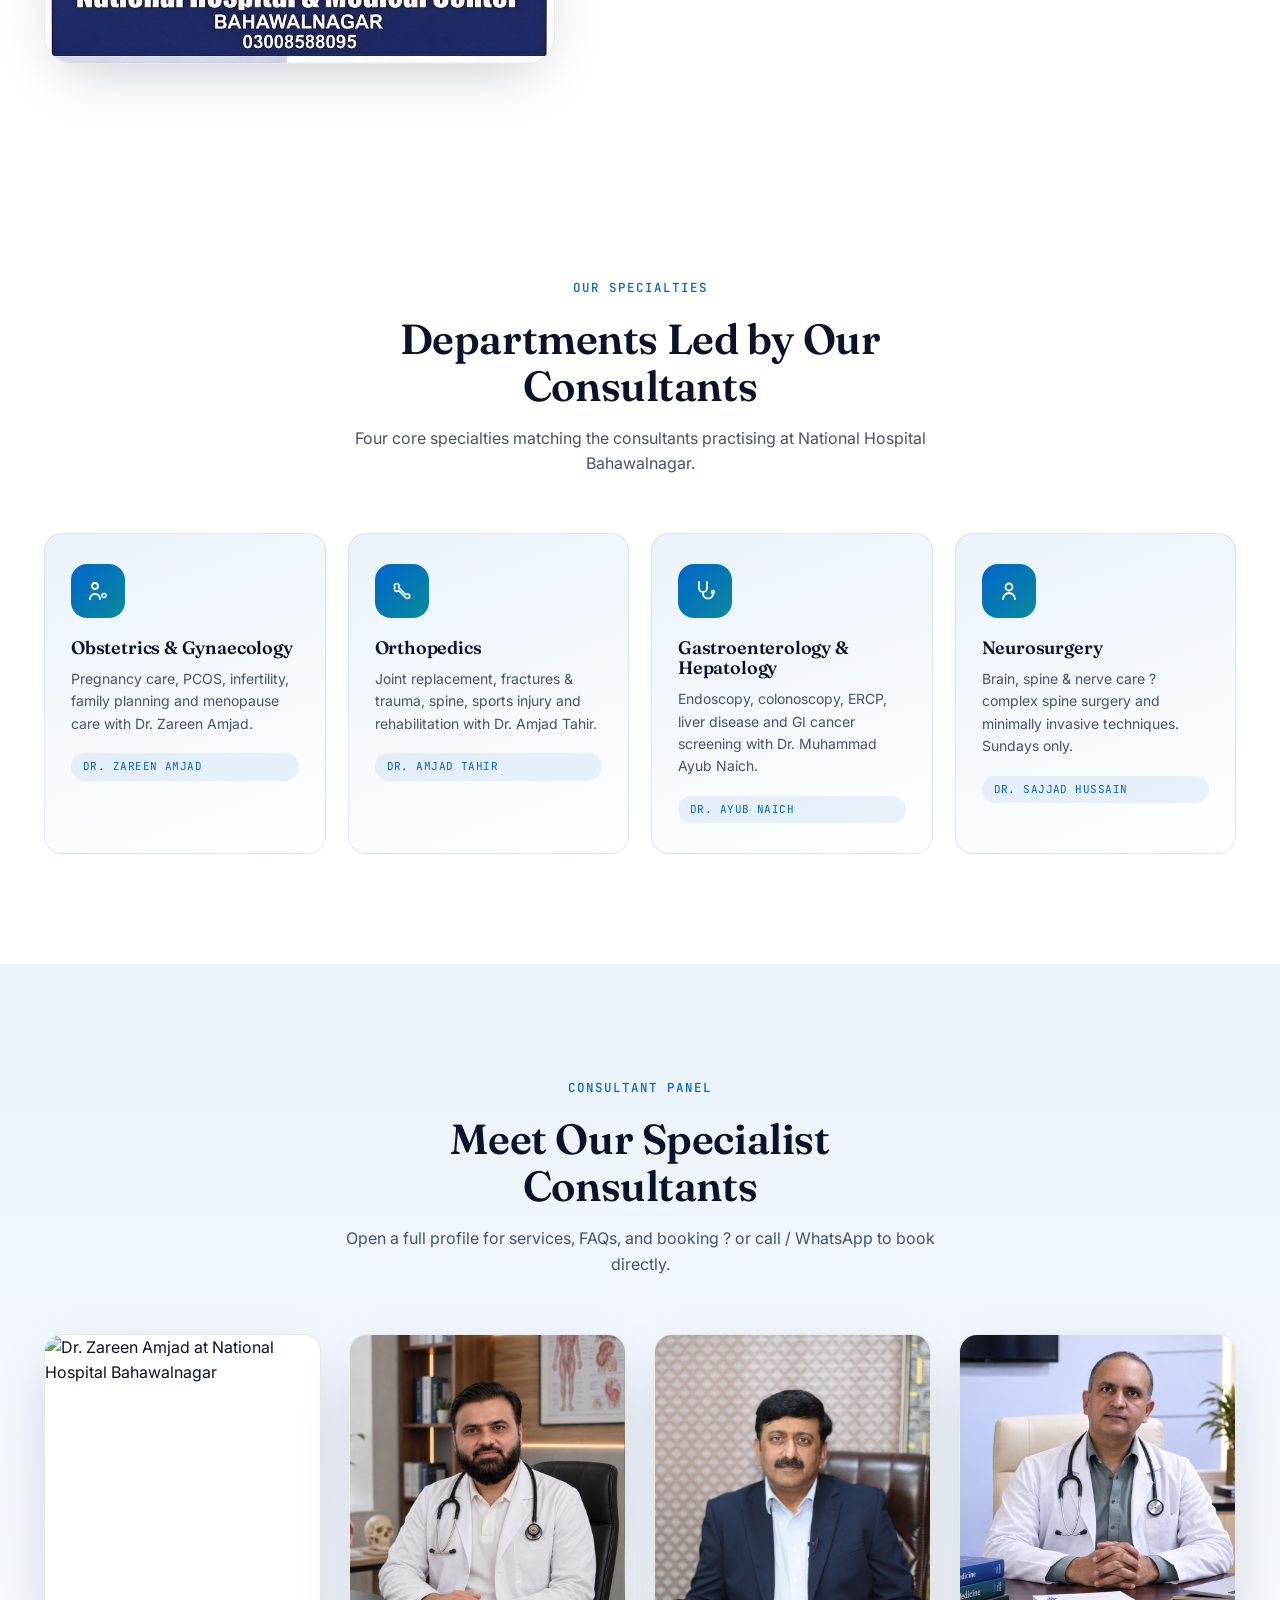
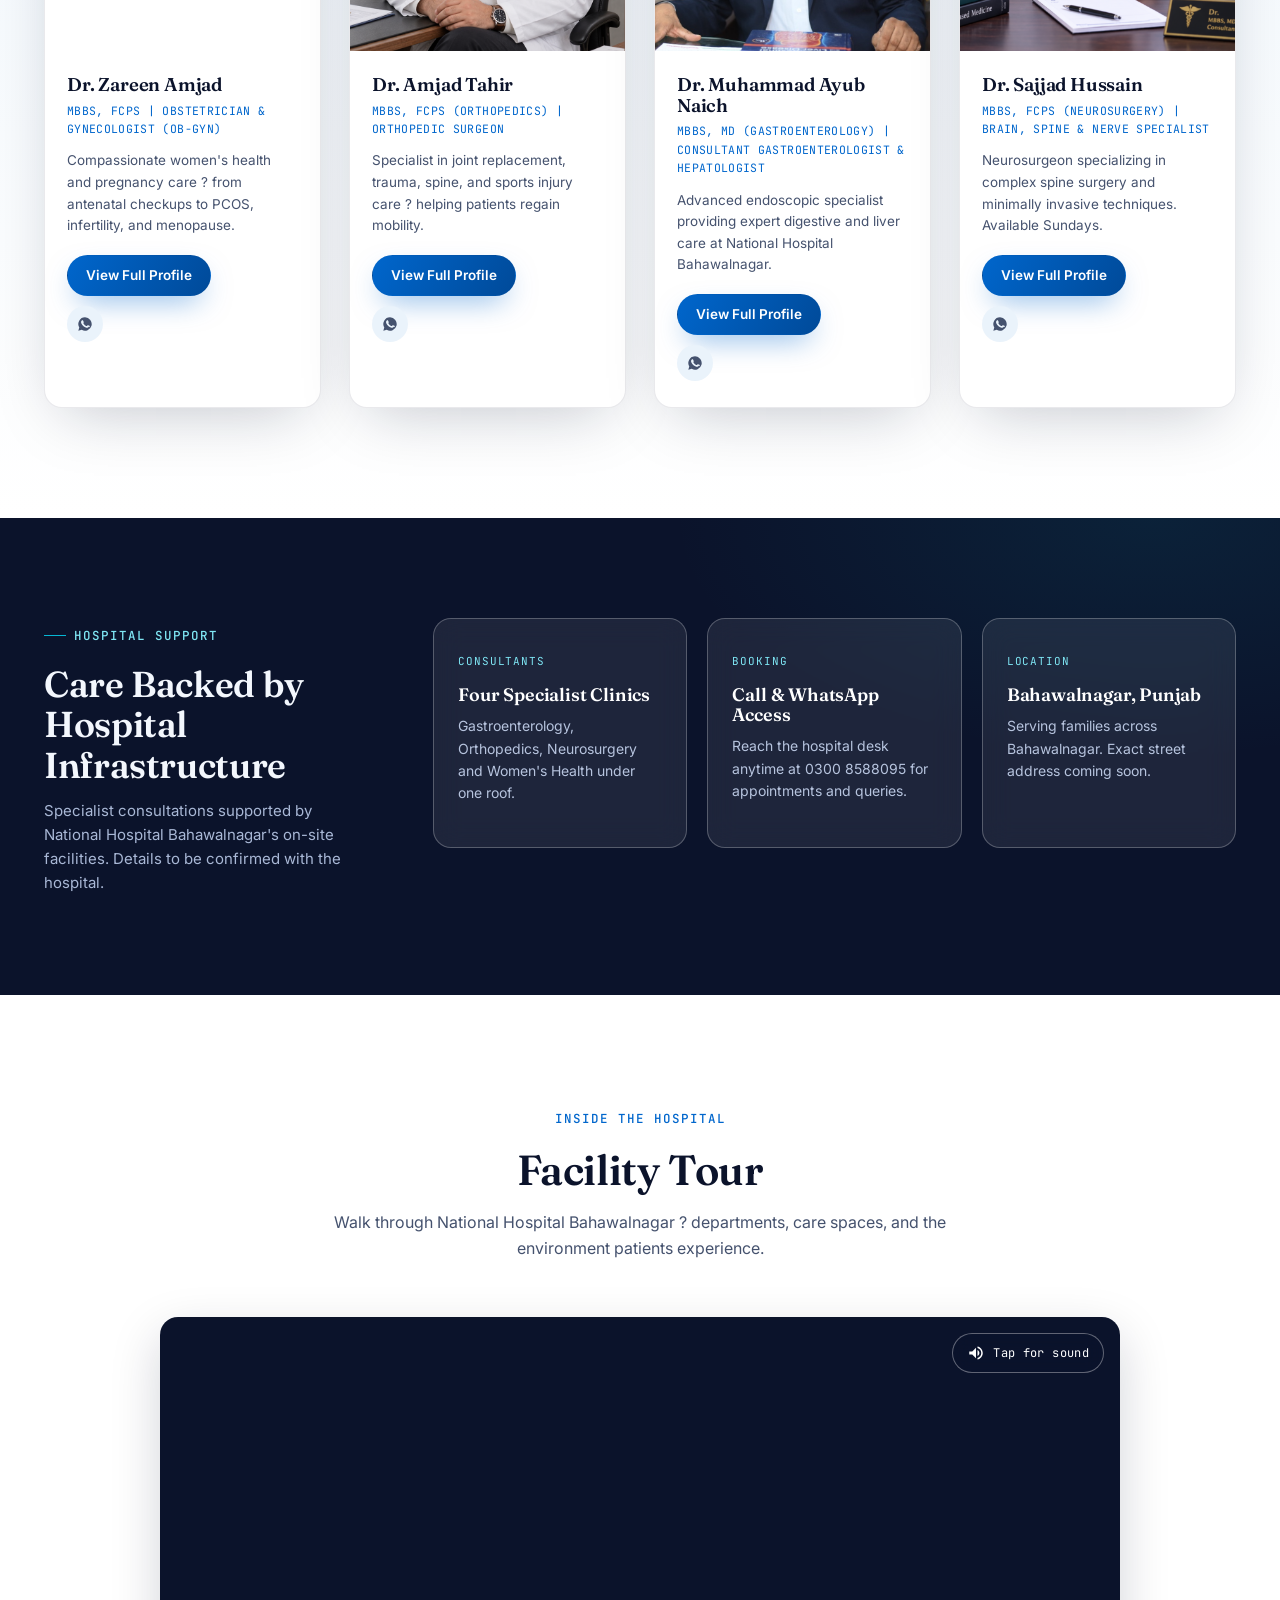
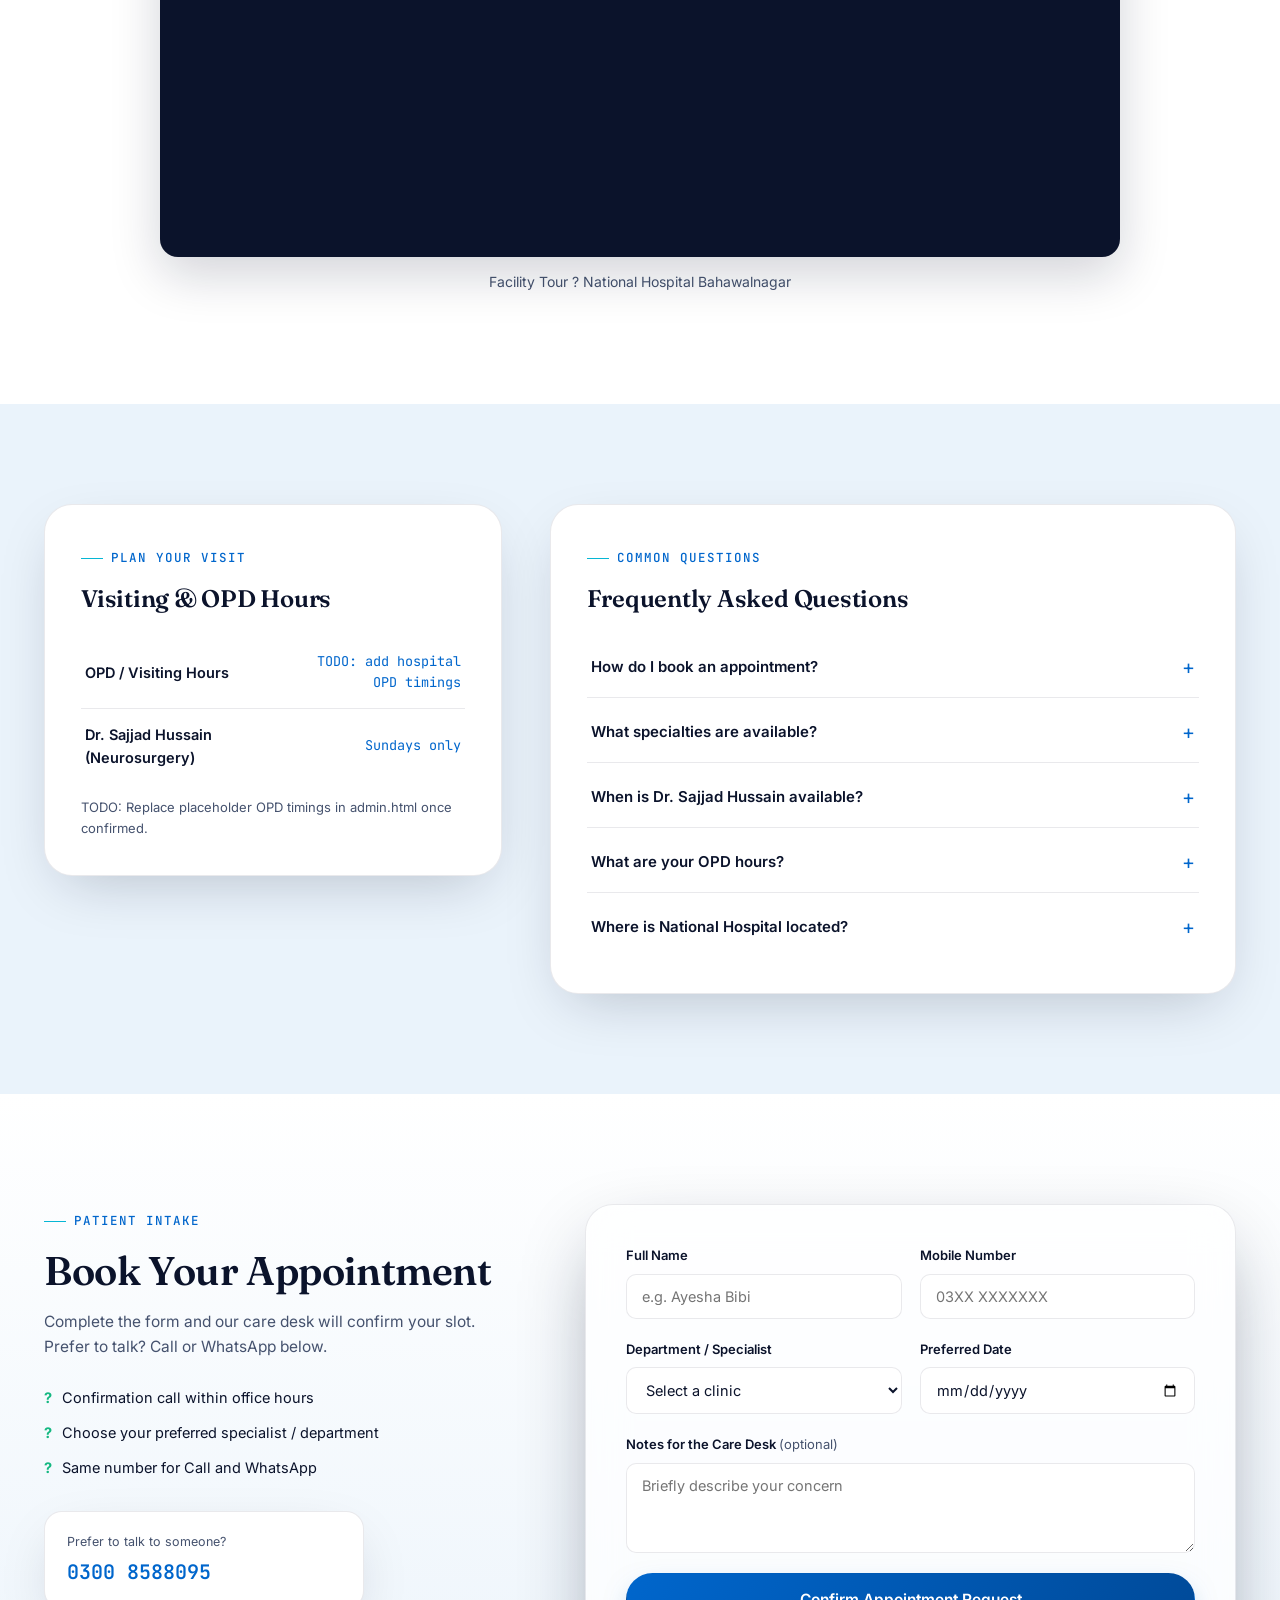
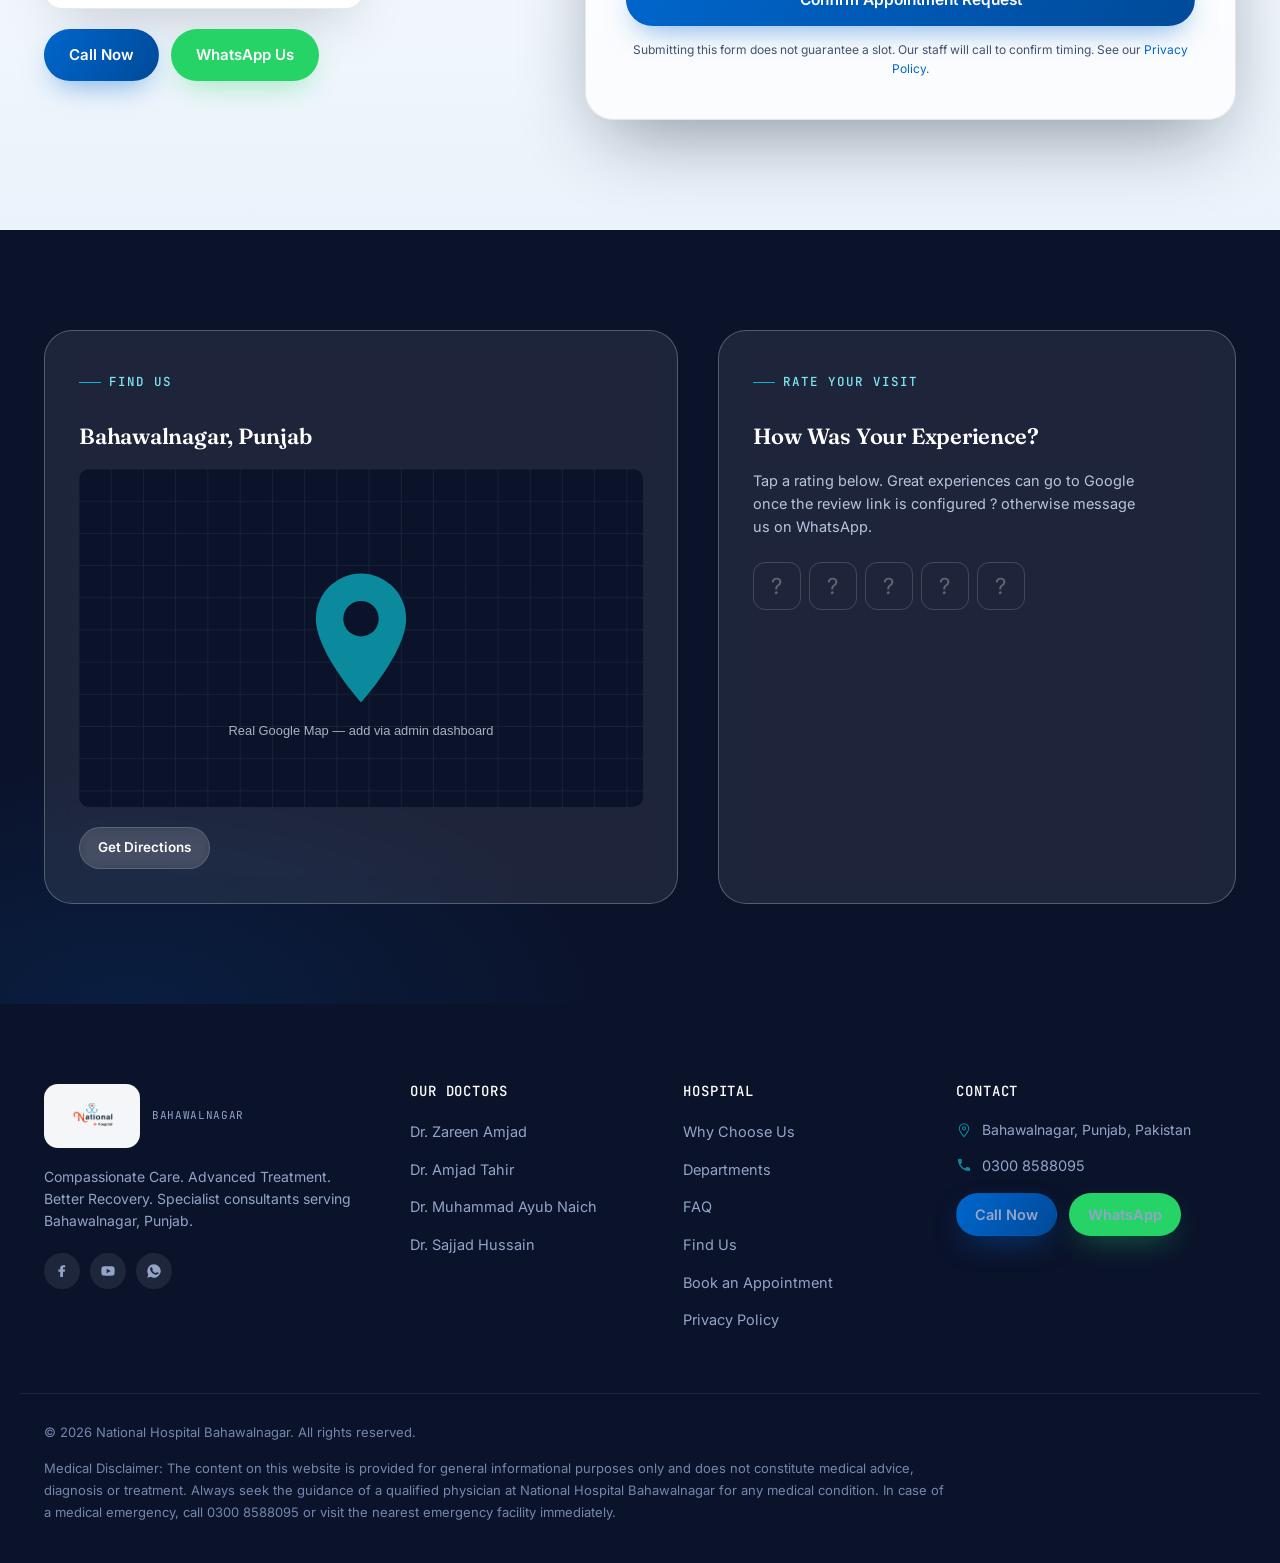
==== commit 7f4e95b5: "Remove top utility bar; put phone in header and enlarge logos. Co-authored-by: Cursor <cursoragent@c" ====
--- a/index.html
+++ b/index.html
@@ -2,7 +2,7 @@
 <html lang="en">
 <head>
 <meta charset="UTF-8">
-<meta name="viewport" content="width=device-width, initial-scale=1.0">
+<meta name="viewport" content="width=device-width, initial-scale=1.0, viewport-fit=cover">
 <title>National Hospital Bahawalnagar | Specialist Care ? Gastroenterology, Orthopedics, Neurosurgery &amp; Women's Health</title>
 <meta name="description" content="National Hospital Bahawalnagar ? consultant-led care in Gastroenterology, Orthopedics, Neurosurgery and Obstetrics &amp; Gynaecology. Call or WhatsApp 0300 8588095.">
 <meta name="theme-color" content="#0b132b">
@@ -61,27 +61,12 @@
 </head>
 <body>
 
-<!-- SHARED: HEADER ? keep in sync across all pages -->
-<div class="utility-bar">
-  <div class="container utility-bar__inner">
-    <div class="utility-bar__item">
-      <span class="dot dot--live" aria-hidden="true"></span>
-      National Hospital Bahawalnagar
-    </div>
-    <div class="utility-bar__item utility-bar__item--right">
-      <a href="tel:+923008588095" class="utility-bar__phone">
-        <svg width="14" height="14" viewBox="0 0 24 24" fill="none" aria-hidden="true"><path d="M6.6 10.8c1.4 2.8 3.8 5.1 6.6 6.6l2.2-2.2c.3-.3.7-.4 1-.2 1.1.4 2.3.6 3.6.6.6 0 1 .4 1 1V20c0 .6-.4 1-1 1C10.6 21 3 13.4 3 4c0-.6.4-1 1-1h3.5c.6 0 1 .4 1 1 0 1.2.2 2.4.6 3.6.1.4 0 .8-.3 1.1L6.6 10.8z" fill="currentColor"/></svg>
-        0300 8588095
-      </a>
-    </div>
-  </div>
-</div>
-
+<!-- SHARED: HEADER — keep in sync across all pages -->
 <header class="site-header" id="siteHeader">
   <div class="container nav__inner">
     <a href="#top" class="brand brand--logo-only">
       <span class="brand__mark" id="headerLogoMark">
-        <img class="brand__logo" src="assets/hospital/logo.png" alt="National Hospital Bahawalnagar" width="168" height="52">
+        <img class="brand__logo" src="assets/hospital/logo.png" alt="National Hospital Bahawalnagar" width="220" height="68">
       </span>
       <span class="brand__text">
         <span class="brand__name">National Hospital</span>
@@ -100,6 +85,7 @@
     </nav>
 
     <div class="nav__cta">
+      <a href="tel:+923008588095" class="nav__phone"><svg width="16" height="16" viewBox="0 0 24 24" fill="none" aria-hidden="true"><path d="M6.6 10.8c1.4 2.8 3.8 5.1 6.6 6.6l2.2-2.2c.3-.3.7-.4 1-.2 1.1.4 2.3.6 3.6.6.6 0 1 .4 1 1V20c0 .6-.4 1-1 1C10.6 21 3 13.4 3 4c0-.6.4-1 1-1h3.5c.6 0 1 .4 1 1 0 1.2.2 2.4.6 3.6.1.4 0 .8-.3 1.1L6.6 10.8z" fill="currentColor"/></svg><span>0300 8588095</span></a>
       <a href="tel:+923008588095" class="btn btn-call btn--sm">Call Now</a>
       <a href="#booking" class="btn btn--primary btn--sm">Book Now</a>
     </div>
@@ -476,7 +462,7 @@
     <div class="footer__col footer__col--brand">
       <a href="#top" class="brand brand--footer brand--logo-only">
         <span class="brand__mark" id="footerLogoMark">
-          <img class="brand__logo" src="assets/hospital/logo.png" alt="National Hospital Bahawalnagar" width="140" height="36">
+          <img class="brand__logo" src="assets/hospital/logo.png" alt="National Hospital Bahawalnagar" width="200" height="52">
         </span>
         <span class="brand__text">
           <span class="brand__name" style="color:#fff;">National Hospital</span>
--- a/style.css
+++ b/style.css
@@ -43,7 +43,11 @@
 
 /* ---------- Reset ---------- */
 *, *::before, *::after { box-sizing: border-box; }
-html { scroll-behavior: smooth; }
+html {
+  scroll-behavior: smooth;
+  -webkit-text-size-adjust: 100%;
+  text-size-adjust: 100%;
+}
 body {
   margin: 0;
   font-family: var(--font-body);
@@ -51,6 +55,7 @@
   background: var(--ice-2);
   -webkit-font-smoothing: antialiased;
   line-height: 1.6;
+  overflow-x: hidden;
 }
 img { max-width: 100%; display: block; }
 a { color: inherit; text-decoration: none; }
@@ -146,16 +151,13 @@
 .btn--lg { padding: 16px 30px; font-size: 15.5px; }
 .btn--block { width: 100%; }
 
+.utility-bar { display: none !important; }
+
 /* ==========================================================================
-   UTILITY BAR
+   UTILITY BAR (removed from markup — kept hidden if old HTML remains)
    ========================================================================== */
-.utility-bar {
+.utility-bar--legacy {
   background: rgba(11, 19, 43, 0.92);
-  backdrop-filter: blur(12px);
-  -webkit-backdrop-filter: blur(12px);
-  color: #c6d3ee;
-  font-size: 13px;
-  font-family: var(--font-mono);
 }
 .utility-bar__inner {
   display: flex;
@@ -231,7 +233,7 @@
   display: flex;
   align-items: center;
   justify-content: space-between;
-  height: 84px;
+  height: 92px;
   gap: 24px;
 }
 
@@ -240,7 +242,7 @@
   flex-shrink: 0;
   line-height: 0;
   width: auto;
-  height: 52px;
+  height: 68px;
   border-radius: 0;
   overflow: visible;
   background: transparent;
@@ -249,25 +251,25 @@
 }
 .brand__mark img,
 .brand__logo {
-  height: 52px;
+  height: 68px;
   width: auto;
-  max-width: 168px;
+  max-width: 220px;
   object-fit: contain;
   display: block;
 }
 .brand--footer .brand__mark,
 #footerLogoMark {
   width: auto;
-  height: 48px;
-  padding: 6px 10px;
-  border-radius: 12px;
+  height: 64px;
+  padding: 8px 12px;
+  border-radius: 14px;
   background: rgba(255, 255, 255, 0.96);
 }
 .brand--footer .brand__mark img,
 #footerLogoMark img,
 .brand--footer .brand__logo {
-  height: 36px;
-  max-width: 140px;
+  height: 48px;
+  max-width: 200px;
 }
 .brand__text { display: flex; flex-direction: column; line-height: 1.15; }
 .brand__name { font-family: var(--font-display); font-weight: 600; font-size: 18px; color: var(--navy); }
@@ -295,6 +297,27 @@
 .main-nav__link:hover::after { width: 100%; }
 
 .nav__cta { display: flex; align-items: center; gap: 12px; }
+.nav__phone {
+  display: inline-flex;
+  align-items: center;
+  gap: 8px;
+  font-family: var(--font-mono);
+  font-size: 14px;
+  font-weight: 600;
+  color: var(--blue);
+  padding: 8px 12px;
+  border-radius: 999px;
+  border: 1px solid rgba(0, 102, 204, 0.2);
+  background: rgba(0, 102, 204, 0.06);
+  transition: background 0.2s ease, color 0.2s ease, border-color 0.2s ease;
+  white-space: nowrap;
+}
+.nav__phone:hover {
+  background: rgba(0, 102, 204, 0.12);
+  border-color: rgba(0, 102, 204, 0.35);
+  color: var(--blue-deep);
+}
+.nav__phone svg { flex-shrink: 0; color: var(--teal-clinical); }
 
 .hamburger {
   display: none;
@@ -1139,38 +1162,198 @@
 }
 
 @media (max-width: 900px) {
-  .main-nav, .nav__cta { display: none; }
+  .dept-grid,
+  .doctor-grid { grid-template-columns: 1fr; }
+}
+
+@media (max-width: 900px) {
+  .main-nav { display: none; }
+  .nav__cta .btn { display: none; }
+  .nav__cta { display: flex; margin-left: auto; margin-right: 4px; }
+  .nav__phone {
+    font-size: 12.5px;
+    padding: 8px 10px;
+    gap: 6px;
+  }
   .hamburger { display: flex; }
-  .hero__grid { grid-template-columns: 1fr; padding-bottom: 40px; }
-  .hero__visual { order: -1; max-width: 420px; margin: 0 auto 40px; }
-  .floating-card--1 { left: -4%; }
-  .floating-card--2 { right: -4%; }
-  .floating-card--3 { left: 4%; }
+  .hero__grid { grid-template-columns: 1fr; padding-bottom: 28px; gap: 28px; }
+  .hero__visual { order: -1; max-width: 100%; margin: 0 auto 8px; }
+  .floating-card--1 { left: 4%; top: 6%; }
+  .floating-card--2 { right: 4%; bottom: 18%; }
+  .floating-card--3 { left: 8%; bottom: 2%; }
   .sehat-banner { flex-wrap: wrap; }
+  .about-grid,
+  .doctor-contact-card { grid-template-columns: 1fr; }
+  .why-grid { grid-template-columns: 1fr 1fr; }
+  .gallery-strip { grid-template-columns: 1fr 1fr; }
+  .nav__inner { height: 78px; gap: 10px; }
+  .brand__mark { height: 56px; }
+  .brand__mark img,
+  .brand__logo { height: 56px; max-width: 190px; }
+  .mobile-menu {
+    padding: max(20px, env(safe-area-inset-top)) max(20px, env(safe-area-inset-right)) max(24px, env(safe-area-inset-bottom)) max(20px, env(safe-area-inset-left));
+    overflow-y: auto;
+    -webkit-overflow-scrolling: touch;
+  }
+  .mobile-menu__link { font-size: clamp(24px, 7vw, 30px); padding: 12px 4px; }
+  .mobile-menu__actions .btn { width: 100%; min-height: 48px; }
 }
 
 @media (max-width: 640px) {
-  .dept-grid { grid-template-columns: 1fr; }
-  .doctor-grid { grid-template-columns: 1fr; }
+  .container { padding: 0 16px; }
+
+  .dept-grid,
+  .dept-grid--four,
+  .doctor-grid,
+  .doctor-grid--four { grid-template-columns: 1fr; }
   .video-grid { grid-template-columns: 1fr; }
   .video-card--wide { grid-column: span 1; }
   .facility-grid { grid-template-columns: 1fr; }
-  .footer__grid { grid-template-columns: 1fr; gap: 32px; }
+  .footer__grid { grid-template-columns: 1fr; gap: 28px; }
   .form-row { grid-template-columns: 1fr; }
-  .booking__card { padding: 26px; }
-  .hero { padding-top: 40px; }
-  .utility-bar__inner { font-size: 11.5px; }
-  .sehat-banner { padding: 20px; }
-  .hours-card, .faq-card, .map-card, .review-card { padding: 24px; }
+  .why-grid,
+  .service-grid,
+  .gallery-strip { grid-template-columns: 1fr; }
+
+  .booking__card { padding: 22px 18px; }
+  .hero { padding: 28px 0 36px; }
+  .hero__title { font-size: clamp(28px, 8.2vw, 36px); margin-bottom: 14px; line-height: 1.15; }
+  .hero__subtitle { font-size: 15px; margin-bottom: 22px; }
+  .hero__actions {
+    flex-direction: column;
+    align-items: stretch;
+    gap: 10px;
+    margin-bottom: 28px;
+  }
+  .hero__actions .btn {
+    width: 100%;
+    min-height: 48px;
+    white-space: normal;
+    text-align: center;
+  }
+  .hero__trustline {
+    flex-direction: column;
+    align-items: flex-start;
+    gap: 12px;
+    max-width: none;
+  }
+  .hero__trustline p { font-size: 13px; line-height: 1.5; }
+  .hero__visual { margin-bottom: 0; }
+  .hero__image { border-radius: var(--radius-md); }
+  .floating-card {
+    padding: 10px 12px;
+    gap: 8px;
+    border-radius: 14px;
+  }
+  .floating-card strong { font-size: 15px; }
+  .floating-card span { font-size: 10.5px; white-space: normal; max-width: 88px; line-height: 1.25; }
+  .floating-card--1 { left: 2%; top: 4%; }
+  .floating-card--2 { right: 2%; bottom: 16%; }
+  .floating-card--3 { display: none; }
+
+  .utility-bar__inner {
+    height: auto;
+    min-height: 36px;
+    padding: 8px 0;
+    font-size: 11px;
+    gap: 8px;
+    flex-wrap: wrap;
+    justify-content: center;
+    text-align: center;
+  }
+  .utility-bar__item { justify-content: center; }
+  .sehat-banner { padding: 16px; gap: 14px; }
+  .hours-card, .faq-card, .map-card, .review-card { padding: 20px 16px; }
   .review-stars { flex-wrap: wrap; }
-  .whatsapp-float { right: 16px; bottom: 16px; width: 52px; height: 52px; }
-  .departments, .doctors, .media, .our-story, .info-strip, .booking, .facility-strip, .find-us { padding: 70px 0; }
+  .section-head { margin-bottom: 32px; }
+  .section-head h2 { font-size: clamp(24px, 7vw, 30px); }
+  .section-head p { font-size: 14.5px; }
+
+  .departments, .doctors, .media, .our-story, .info-strip, .booking, .facility-strip, .find-us {
+    padding: 56px 0;
+  }
+  .doctor-section { padding: 56px 0; }
+
   .doctor-card__overlay { opacity: 1; }
-  .doctor-page-hero__grid { grid-template-columns: 1fr; text-align: center; }
-  .doctor-page-hero__photo { margin: 0 auto; max-width: 280px; }
-  .doctor-page-hero__actions { justify-content: center; }
-  .why-grid { grid-template-columns: 1fr; }
-  .service-grid { grid-template-columns: 1fr; }
+  .doctor-card__actions {
+    display: flex;
+    flex-direction: column;
+    gap: 8px;
+  }
+  .doctor-card__actions .btn,
+  .doctor-card__body .btn { width: 100%; min-height: 44px; white-space: normal; }
+
+  .doctor-page-hero { padding: 40px 0 48px; }
+  .doctor-page-hero__grid { grid-template-columns: 1fr; text-align: center; gap: 24px; }
+  .doctor-page-hero__photo { margin: 0 auto; max-width: 240px; width: 100%; }
+  .doctor-page-hero .hero__subtitle { margin-inline: auto; }
+  .doctor-page-hero__actions {
+    justify-content: center;
+    flex-direction: column;
+    align-items: stretch;
+  }
+  .doctor-page-hero__actions .btn {
+    width: 100%;
+    min-height: 48px;
+    white-space: normal;
+  }
+  .availability-badge { justify-content: center; text-align: left; white-space: normal; }
+
+  .cta-actions { flex-direction: column; align-items: stretch; }
+  .cta-actions .btn { width: 100%; min-height: 48px; white-space: normal; }
+
+  .doctor-cta__actions { flex-direction: column; align-items: stretch; }
+  .doctor-cta__actions .btn { width: 100%; min-height: 48px; white-space: normal; }
+
+  .poster-frame { padding: 10px; }
+  .video-embed__sound {
+    top: 10px;
+    right: 10px;
+    padding: 8px 12px;
+    font-size: 11px;
+  }
+  .video-embed__frame { border-radius: var(--radius-sm); }
+
+  .btn { min-height: 44px; }
+  .field input,
+  .field select,
+  .field textarea { font-size: 16px; } /* iOS: avoid auto-zoom on focus */
+
+  .radio-pair { flex-direction: column; }
+  .booking__helpline { max-width: none; }
+  .booking__helpline a { font-size: 18px; word-break: break-word; }
+
+  .whatsapp-float {
+    right: max(14px, env(safe-area-inset-right));
+    bottom: max(14px, env(safe-area-inset-bottom));
+    width: 54px;
+    height: 54px;
+  }
+
+  .site-footer { padding-top: 56px; }
+  .footer__bottom { padding: 22px 16px calc(28px + env(safe-area-inset-bottom)); }
+  .footer__contact li { word-break: break-word; }
+
+  .map-card iframe,
+  .map-embed iframe,
+  #mapEmbed iframe {
+    width: 100% !important;
+    max-width: 100%;
+    min-height: 240px;
+  }
+}
+
+@media (max-width: 400px) {
+  .container { padding: 0 14px; }
+  .hero__title { font-size: 26px; }
+  .floating-card--1,
+  .floating-card--2 { display: none; }
+  .brand__mark { height: 48px; }
+  .brand__mark img,
+  .brand__logo { height: 48px; max-width: 150px; }
+  .nav__inner { height: 70px; }
+  .nav__phone { font-size: 11.5px; padding: 7px 8px; }
+  .nav__phone span { letter-spacing: -0.02em; }
 }
 
 /* ==========================================================================
@@ -1241,9 +1424,16 @@
 }
 .hero__avatars img:first-child { margin-left: 0; }
 
-@media (max-width: 1080px) {
+@media (min-width: 901px) and (max-width: 1080px) {
   .dept-grid--four,
   .doctor-grid--four { grid-template-columns: repeat(2, 1fr); }
+}
+
+@media (max-width: 900px) {
+  .dept-grid,
+  .dept-grid--four,
+  .doctor-grid,
+  .doctor-grid--four { grid-template-columns: 1fr; }
 }
 
 /* ---------- Doctor profile pages ---------- */
@@ -1481,10 +1671,13 @@
   .gallery-strip { grid-template-columns: 1fr 1fr; }
 }
 @media (max-width: 640px) {
-  .why-grid,
-  .service-grid,
-  .gallery-strip { grid-template-columns: 1fr; }
-  .doctor-page-hero { padding: 48px 0 56px; }
-  .doctor-page-hero__photo { max-width: 260px; }
-  .poster-frame { padding: 10px; }
-}
+  .poster-showcase { padding: 48px 0; }
+  .poster-grid { grid-template-columns: 1fr; }
+  .other-specialists { padding: 48px 0 32px; }
+  .doctor-contact-card { padding: 24px 18px; }
+  .doctor-contact-card .cta-actions,
+  .doctor-contact-card > div:last-child {
+    width: 100%;
+  }
+  .highlights-card { padding: 22px 18px; }
+}
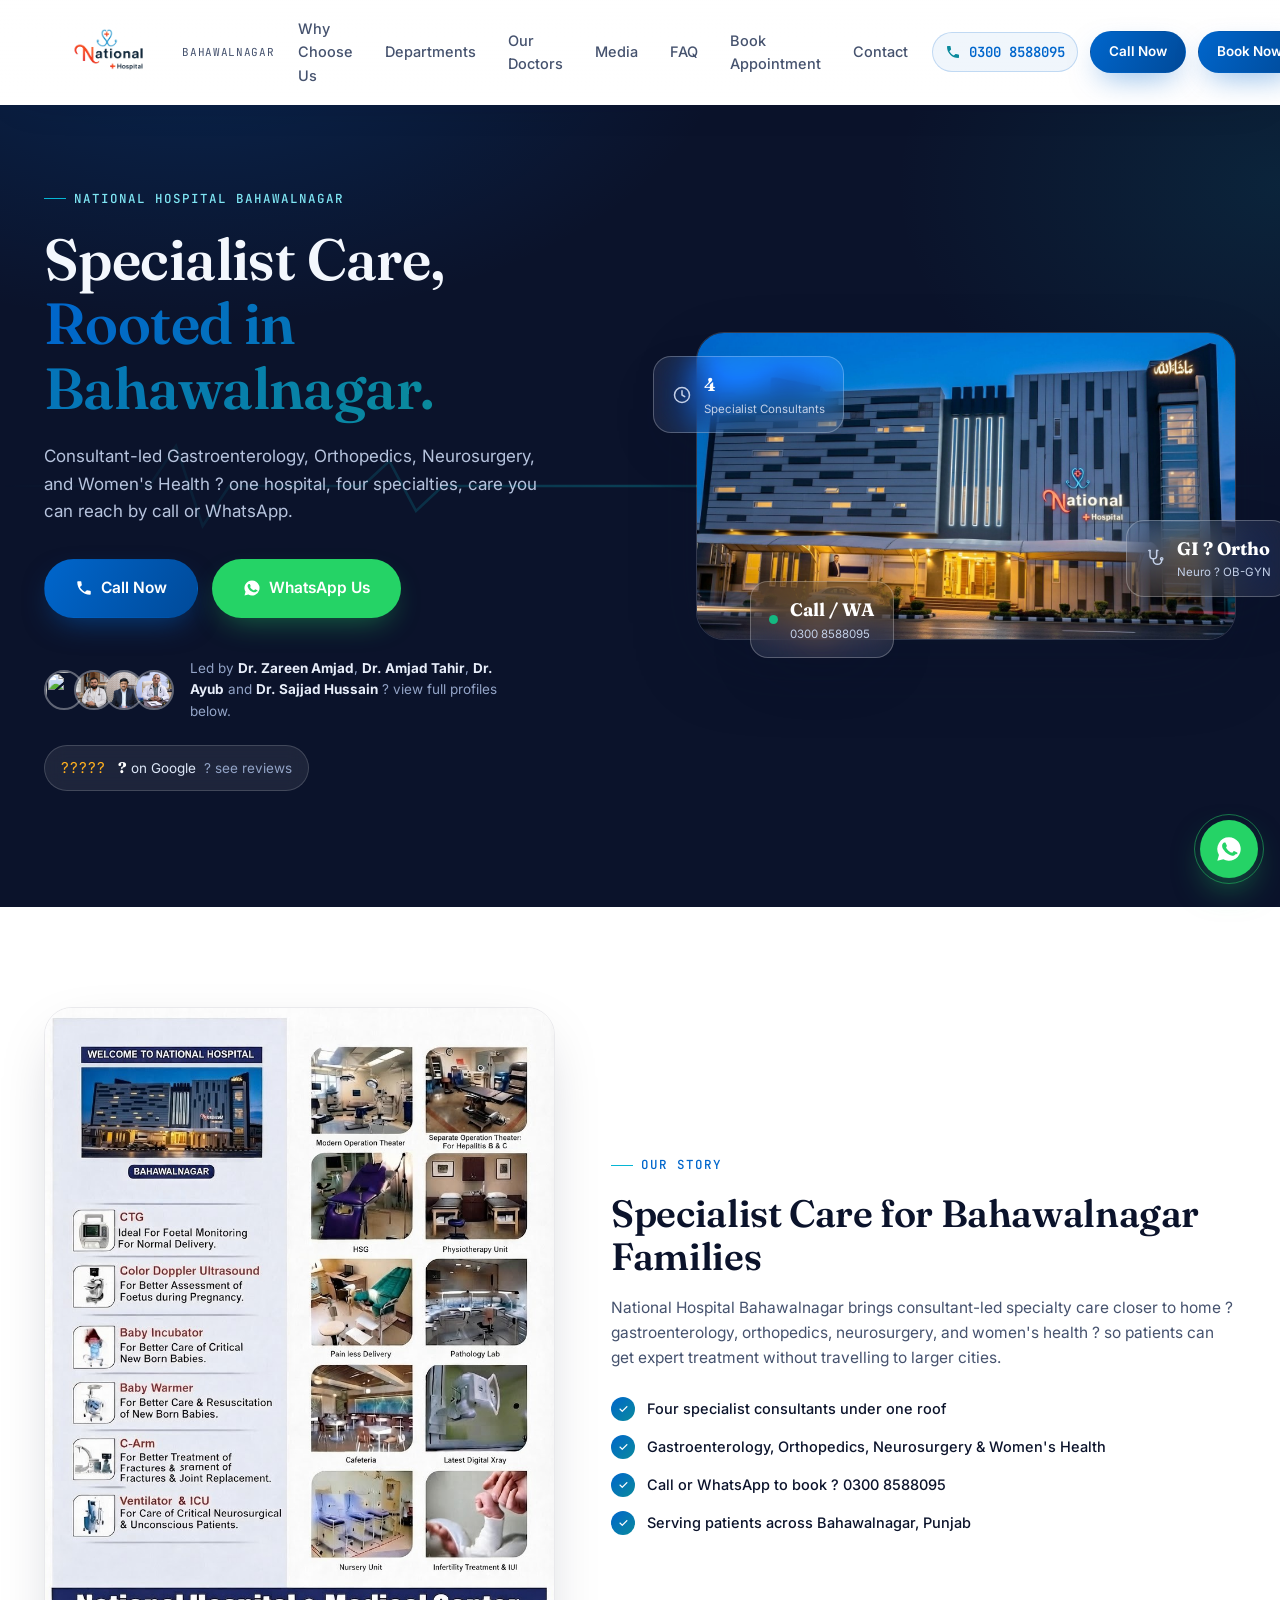
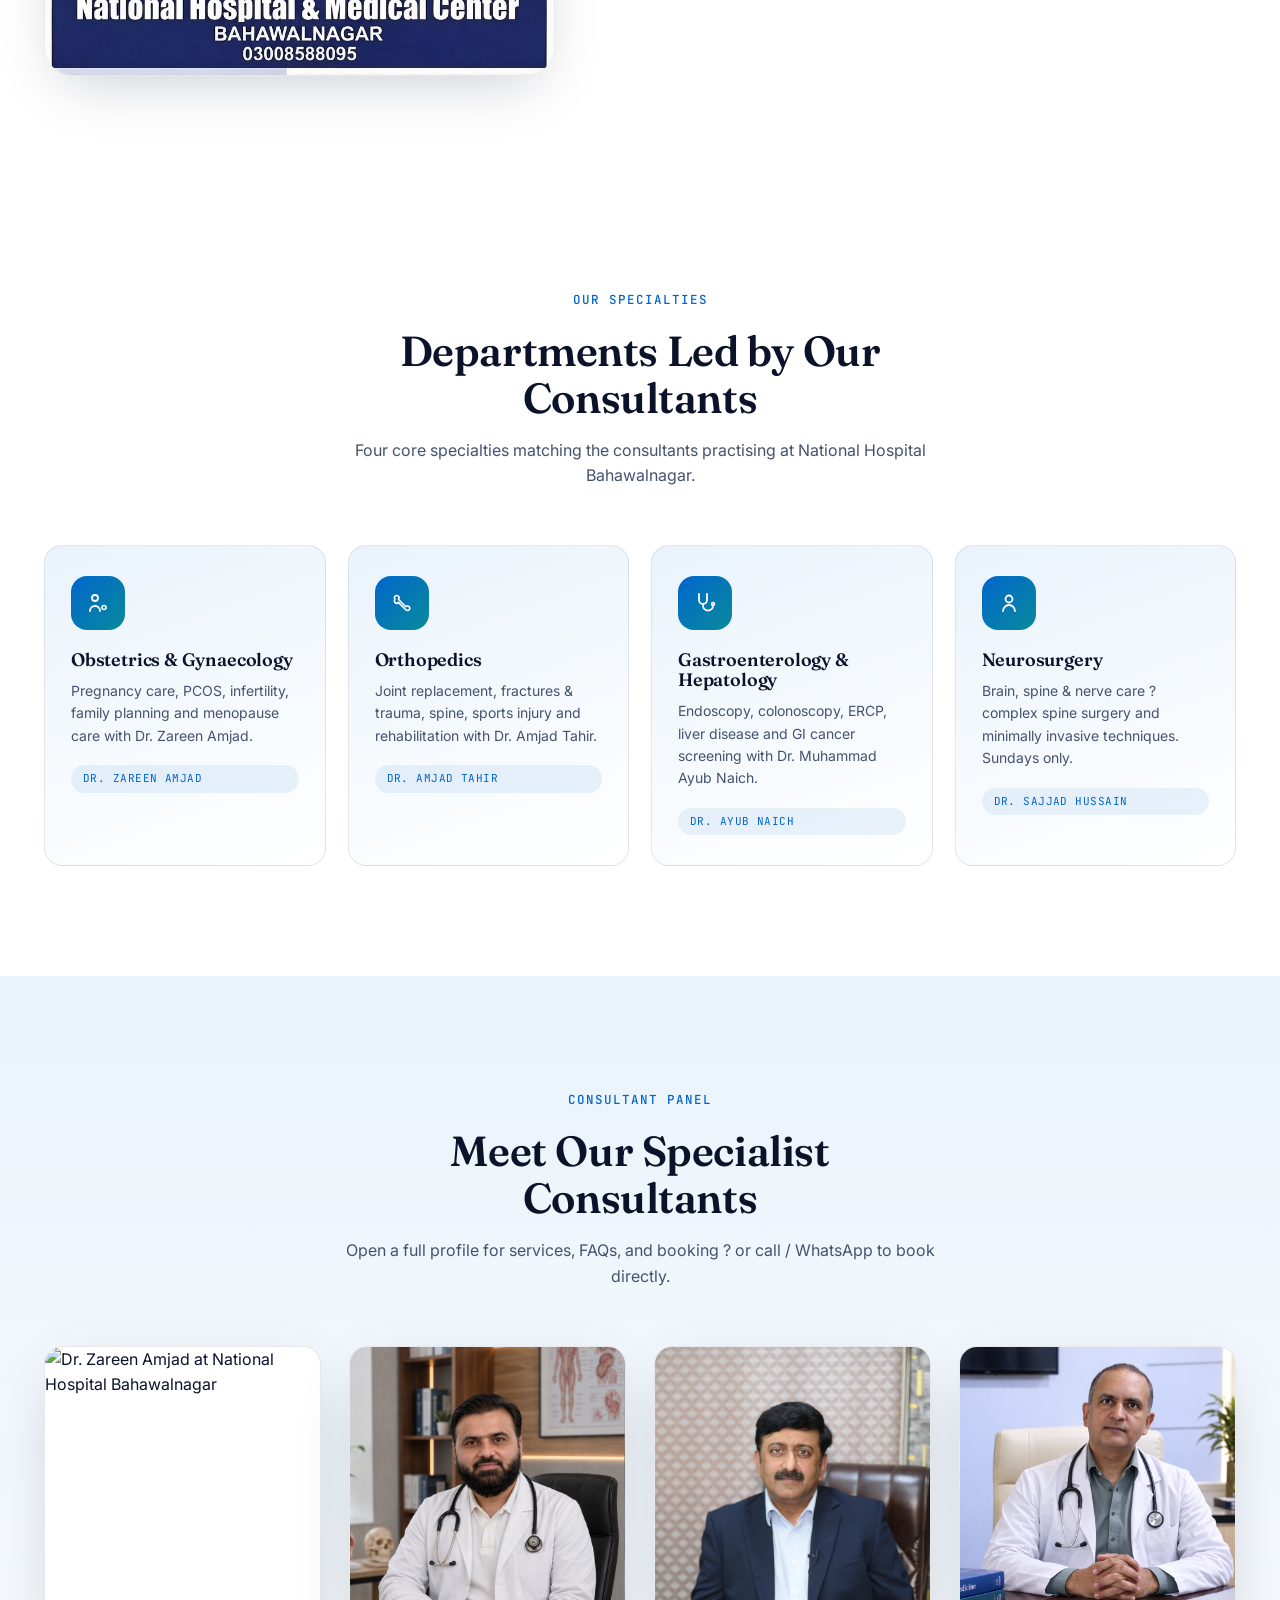
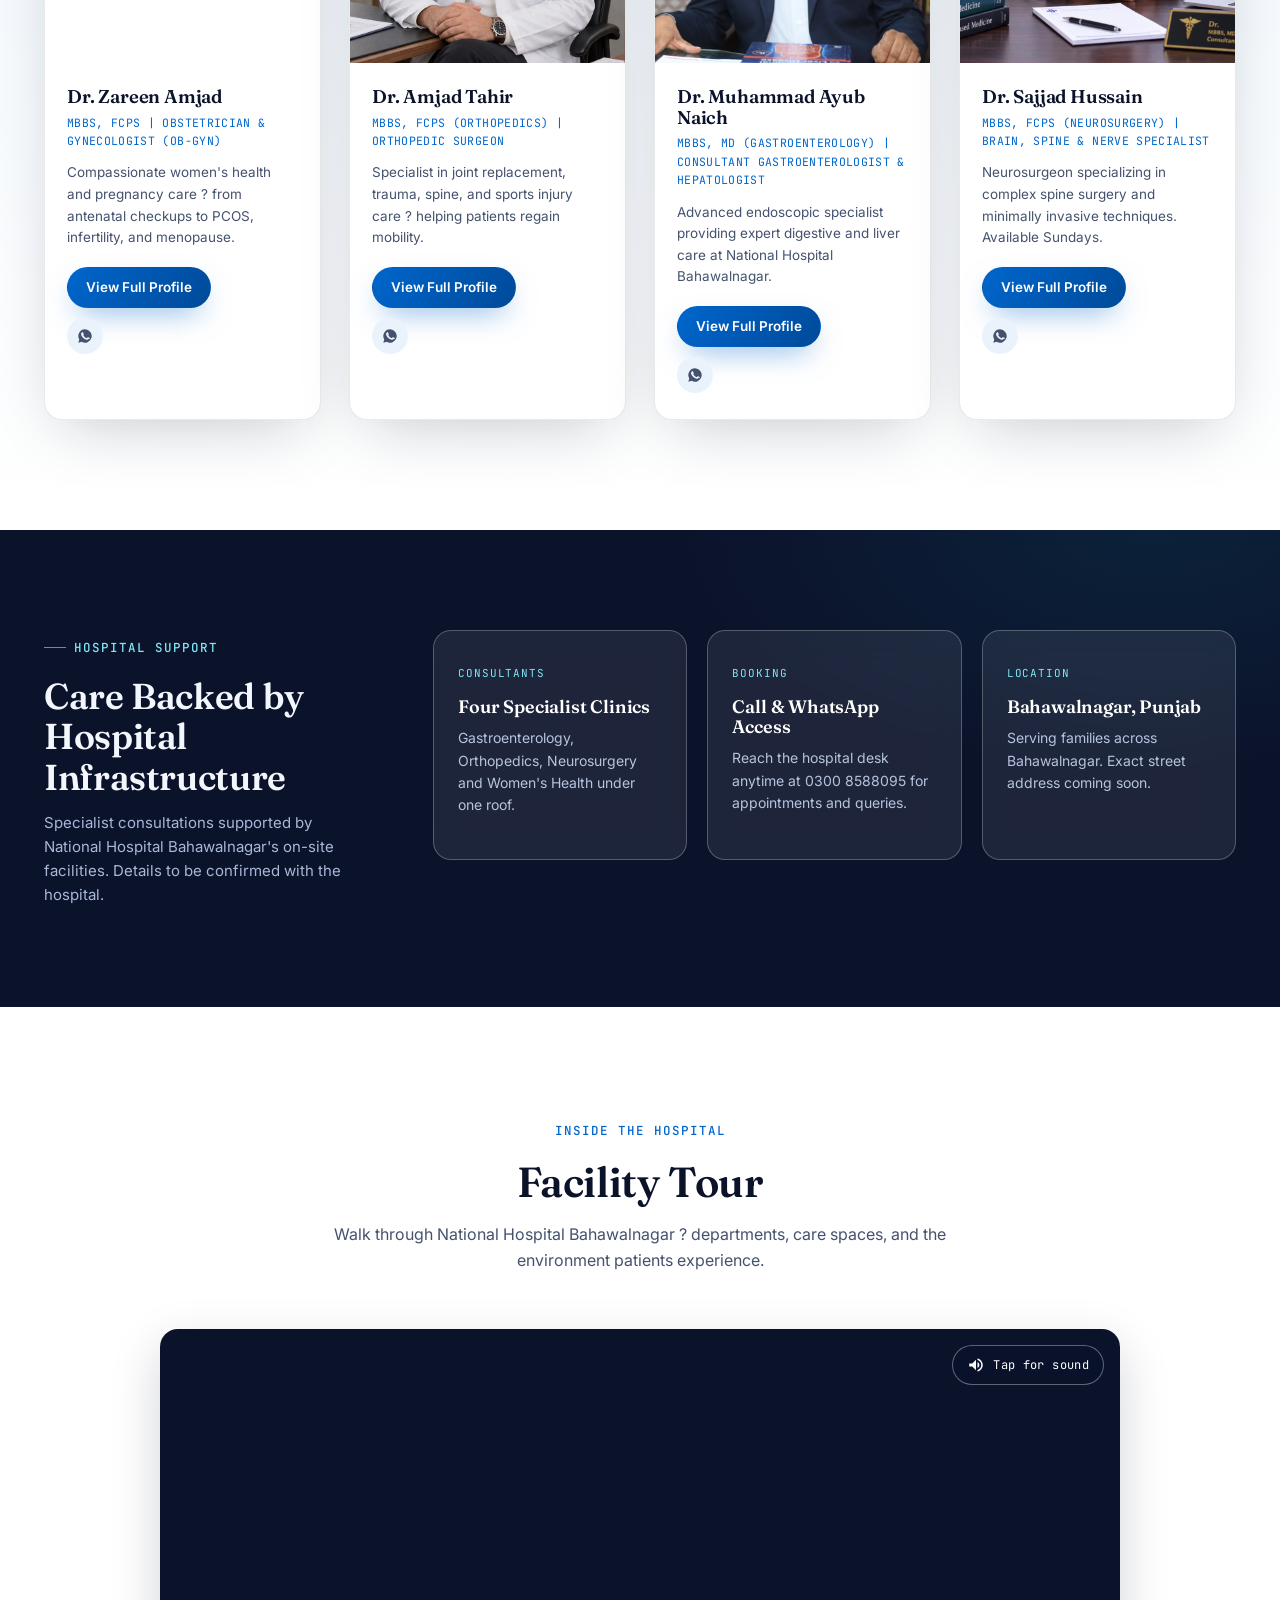
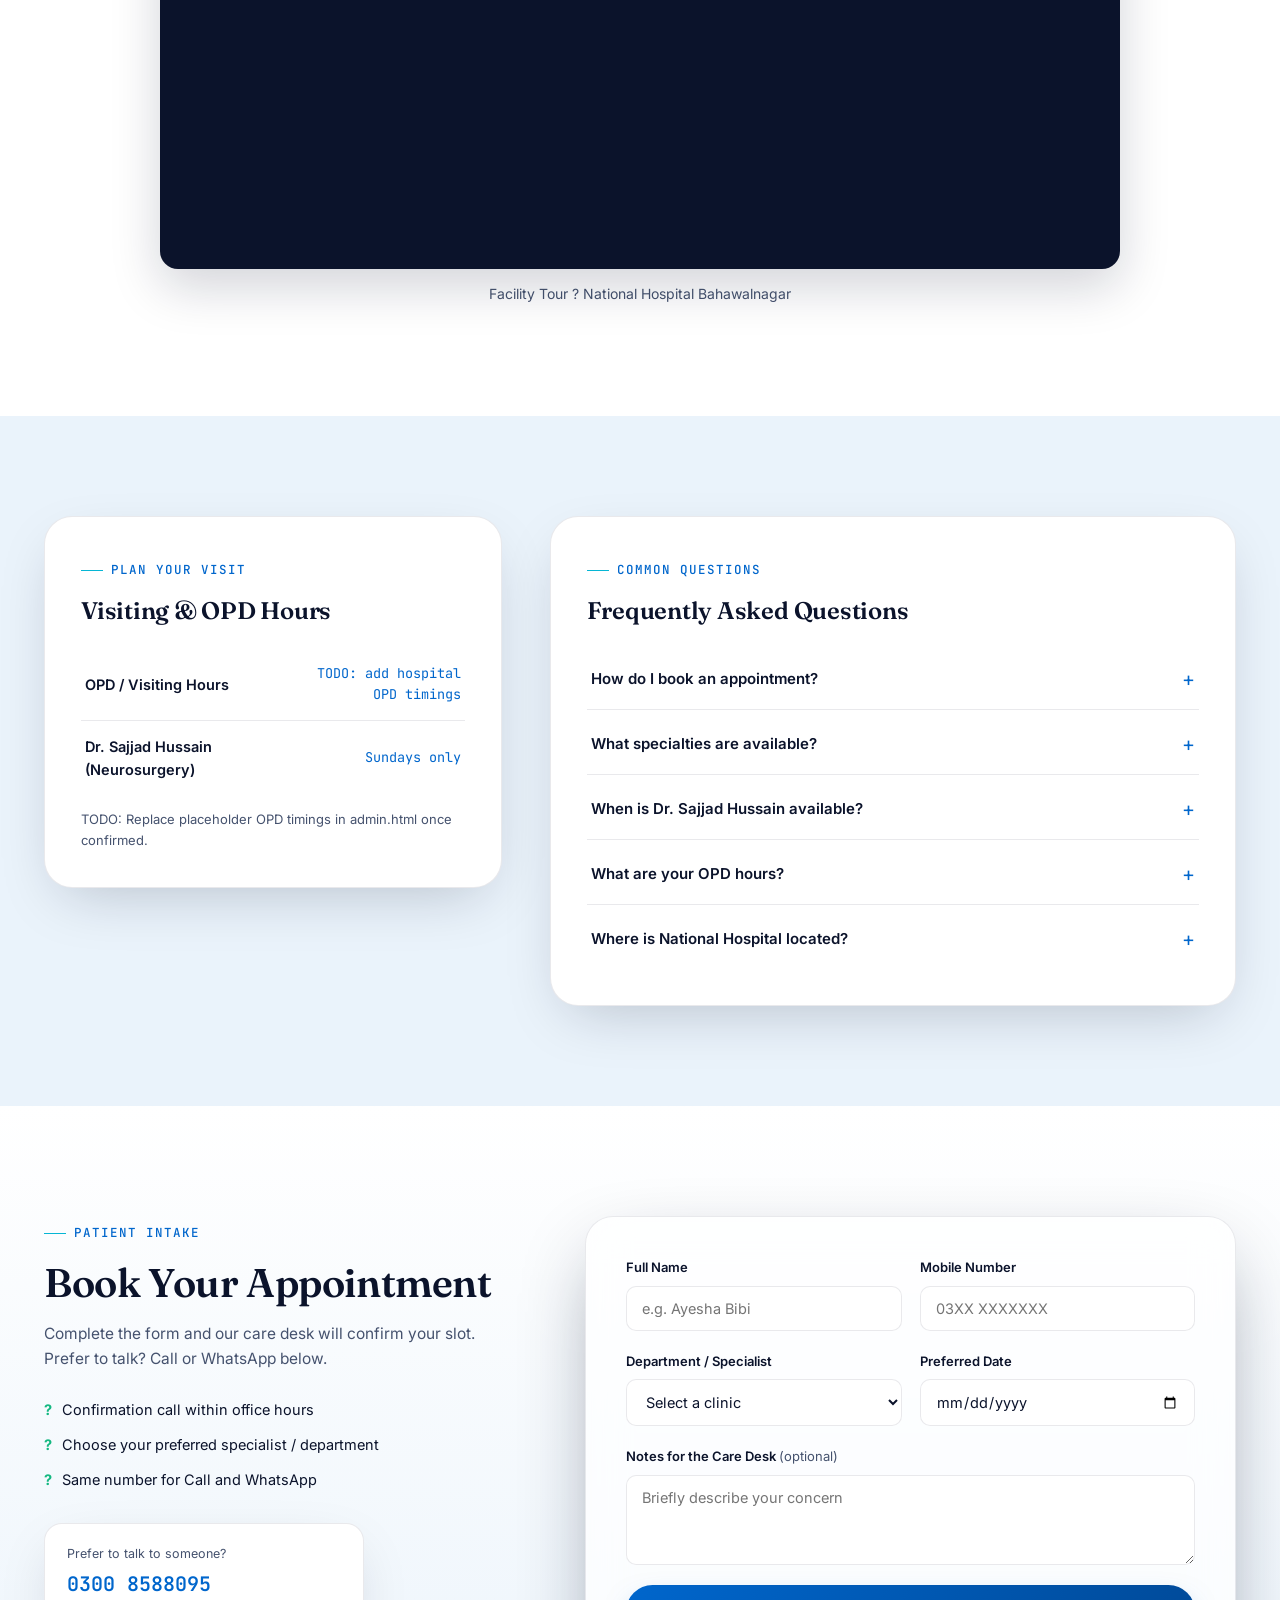
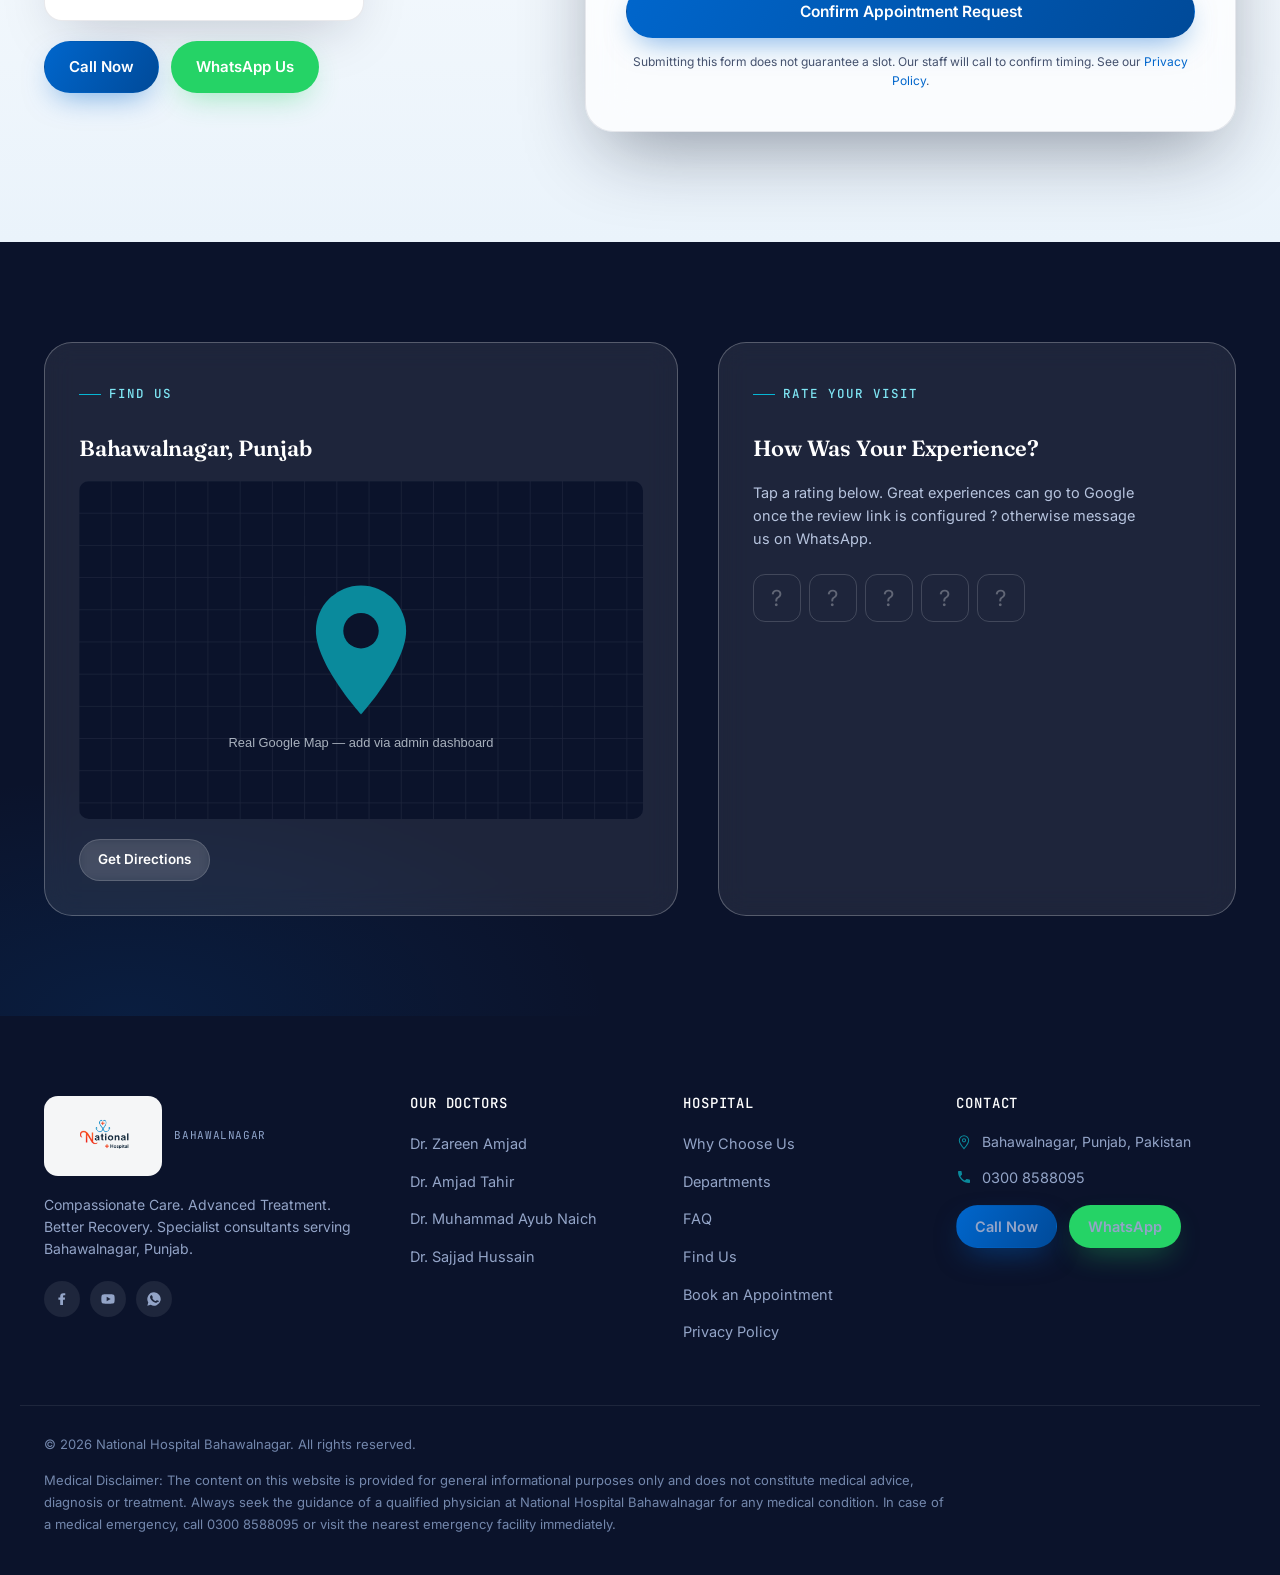
==== commit 5782a988: "Increase header and footer logo size further. Co-authored-by: Cursor <cursoragent@cursor.com>" ====
--- a/index.html
+++ b/index.html
@@ -66,7 +66,7 @@
   <div class="container nav__inner">
     <a href="#top" class="brand brand--logo-only">
       <span class="brand__mark" id="headerLogoMark">
-        <img class="brand__logo" src="assets/hospital/logo.png" alt="National Hospital Bahawalnagar" width="220" height="68">
+        <img class="brand__logo" src="assets/hospital/logo.png" alt="National Hospital Bahawalnagar" width="280" height="84">
       </span>
       <span class="brand__text">
         <span class="brand__name">National Hospital</span>
@@ -462,7 +462,7 @@
     <div class="footer__col footer__col--brand">
       <a href="#top" class="brand brand--footer brand--logo-only">
         <span class="brand__mark" id="footerLogoMark">
-          <img class="brand__logo" src="assets/hospital/logo.png" alt="National Hospital Bahawalnagar" width="200" height="52">
+          <img class="brand__logo" src="assets/hospital/logo.png" alt="National Hospital Bahawalnagar" width="240" height="60">
         </span>
         <span class="brand__text">
           <span class="brand__name" style="color:#fff;">National Hospital</span>
--- a/style.css
+++ b/style.css
@@ -233,7 +233,7 @@
   display: flex;
   align-items: center;
   justify-content: space-between;
-  height: 92px;
+  height: 104px;
   gap: 24px;
 }
 
@@ -242,7 +242,7 @@
   flex-shrink: 0;
   line-height: 0;
   width: auto;
-  height: 68px;
+  height: 84px;
   border-radius: 0;
   overflow: visible;
   background: transparent;
@@ -251,25 +251,25 @@
 }
 .brand__mark img,
 .brand__logo {
-  height: 68px;
+  height: 84px;
   width: auto;
-  max-width: 220px;
+  max-width: 280px;
   object-fit: contain;
   display: block;
 }
 .brand--footer .brand__mark,
 #footerLogoMark {
   width: auto;
-  height: 64px;
-  padding: 8px 12px;
+  height: 80px;
+  padding: 10px 14px;
   border-radius: 14px;
   background: rgba(255, 255, 255, 0.96);
 }
 .brand--footer .brand__mark img,
 #footerLogoMark img,
 .brand--footer .brand__logo {
-  height: 48px;
-  max-width: 200px;
+  height: 60px;
+  max-width: 240px;
 }
 .brand__text { display: flex; flex-direction: column; line-height: 1.15; }
 .brand__name { font-family: var(--font-display); font-weight: 600; font-size: 18px; color: var(--navy); }
@@ -1186,10 +1186,10 @@
   .doctor-contact-card { grid-template-columns: 1fr; }
   .why-grid { grid-template-columns: 1fr 1fr; }
   .gallery-strip { grid-template-columns: 1fr 1fr; }
-  .nav__inner { height: 78px; gap: 10px; }
-  .brand__mark { height: 56px; }
+  .nav__inner { height: 88px; gap: 10px; }
+  .brand__mark { height: 68px; }
   .brand__mark img,
-  .brand__logo { height: 56px; max-width: 190px; }
+  .brand__logo { height: 68px; max-width: 230px; }
   .mobile-menu {
     padding: max(20px, env(safe-area-inset-top)) max(20px, env(safe-area-inset-right)) max(24px, env(safe-area-inset-bottom)) max(20px, env(safe-area-inset-left));
     overflow-y: auto;
@@ -1348,10 +1348,10 @@
   .hero__title { font-size: 26px; }
   .floating-card--1,
   .floating-card--2 { display: none; }
-  .brand__mark { height: 48px; }
+  .brand__mark { height: 58px; }
   .brand__mark img,
-  .brand__logo { height: 48px; max-width: 150px; }
-  .nav__inner { height: 70px; }
+  .brand__logo { height: 58px; max-width: 185px; }
+  .nav__inner { height: 78px; }
   .nav__phone { font-size: 11.5px; padding: 7px 8px; }
   .nav__phone span { letter-spacing: -0.02em; }
 }
